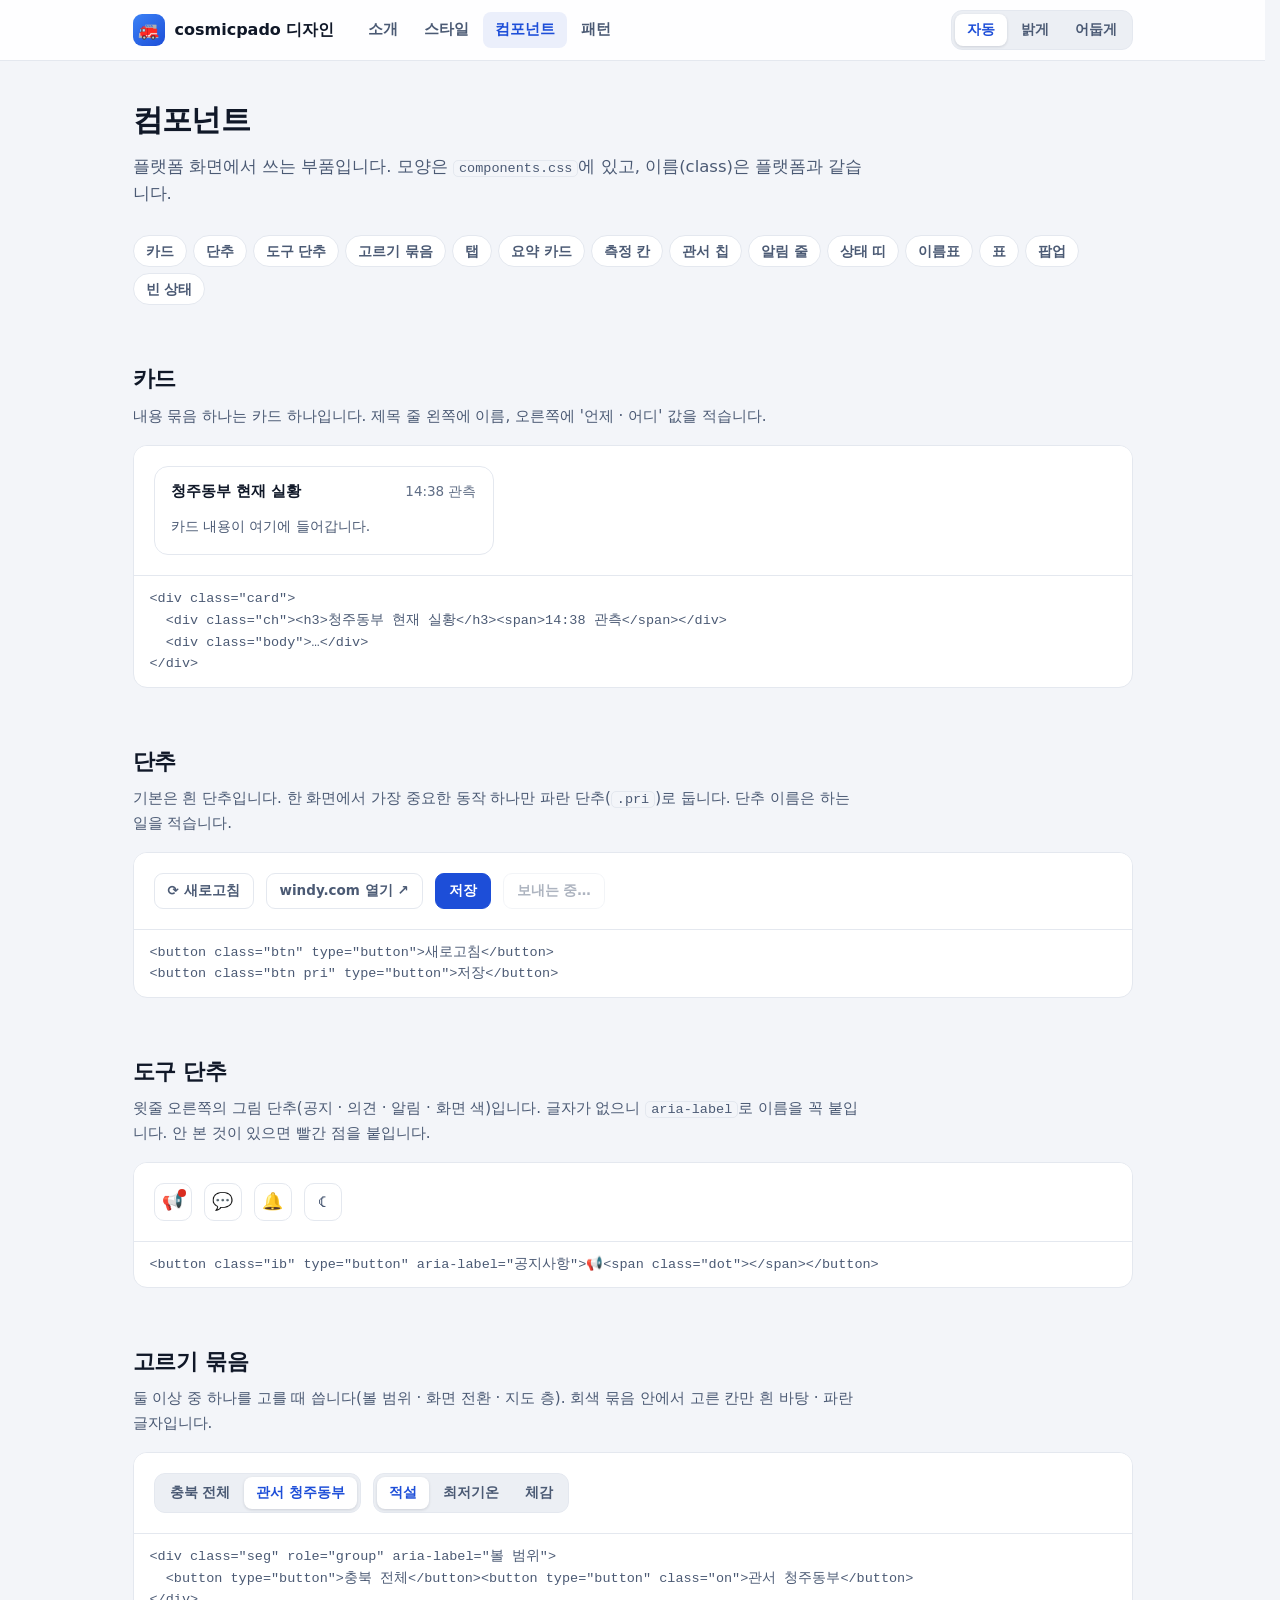
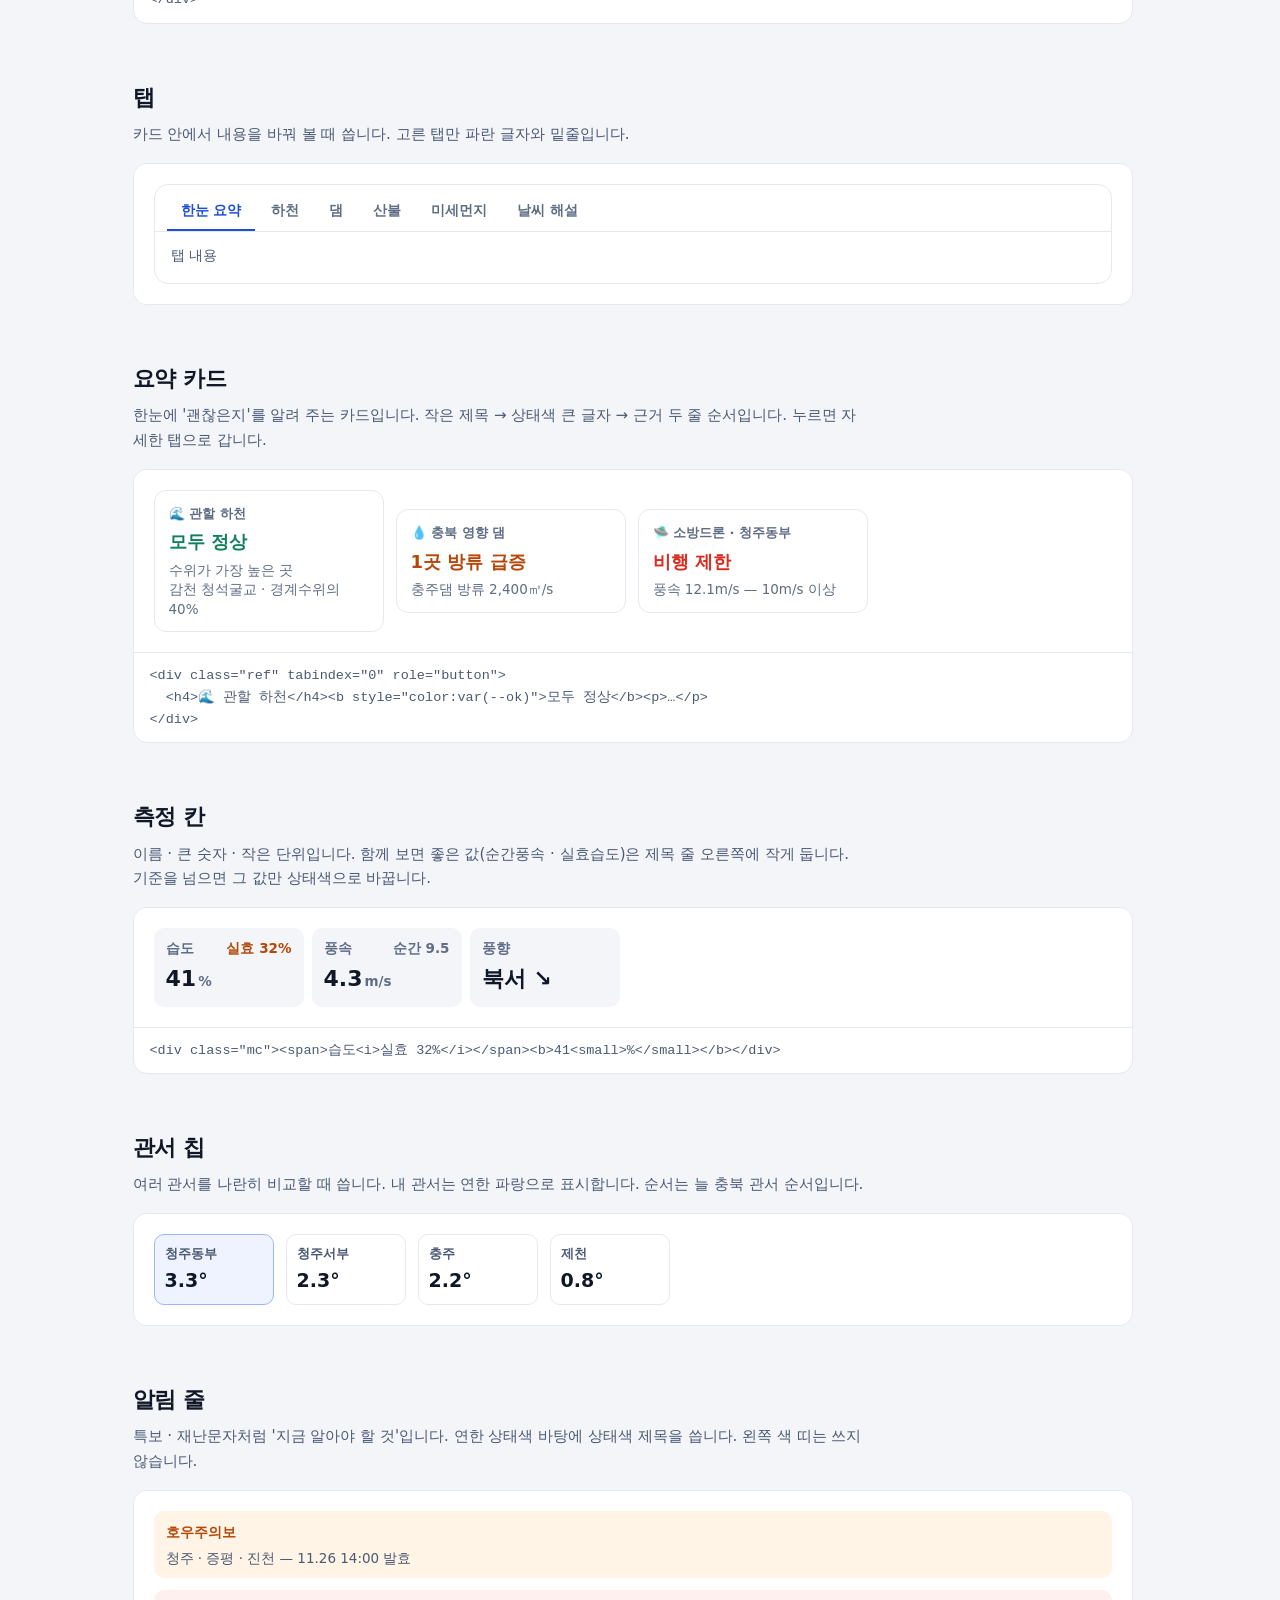
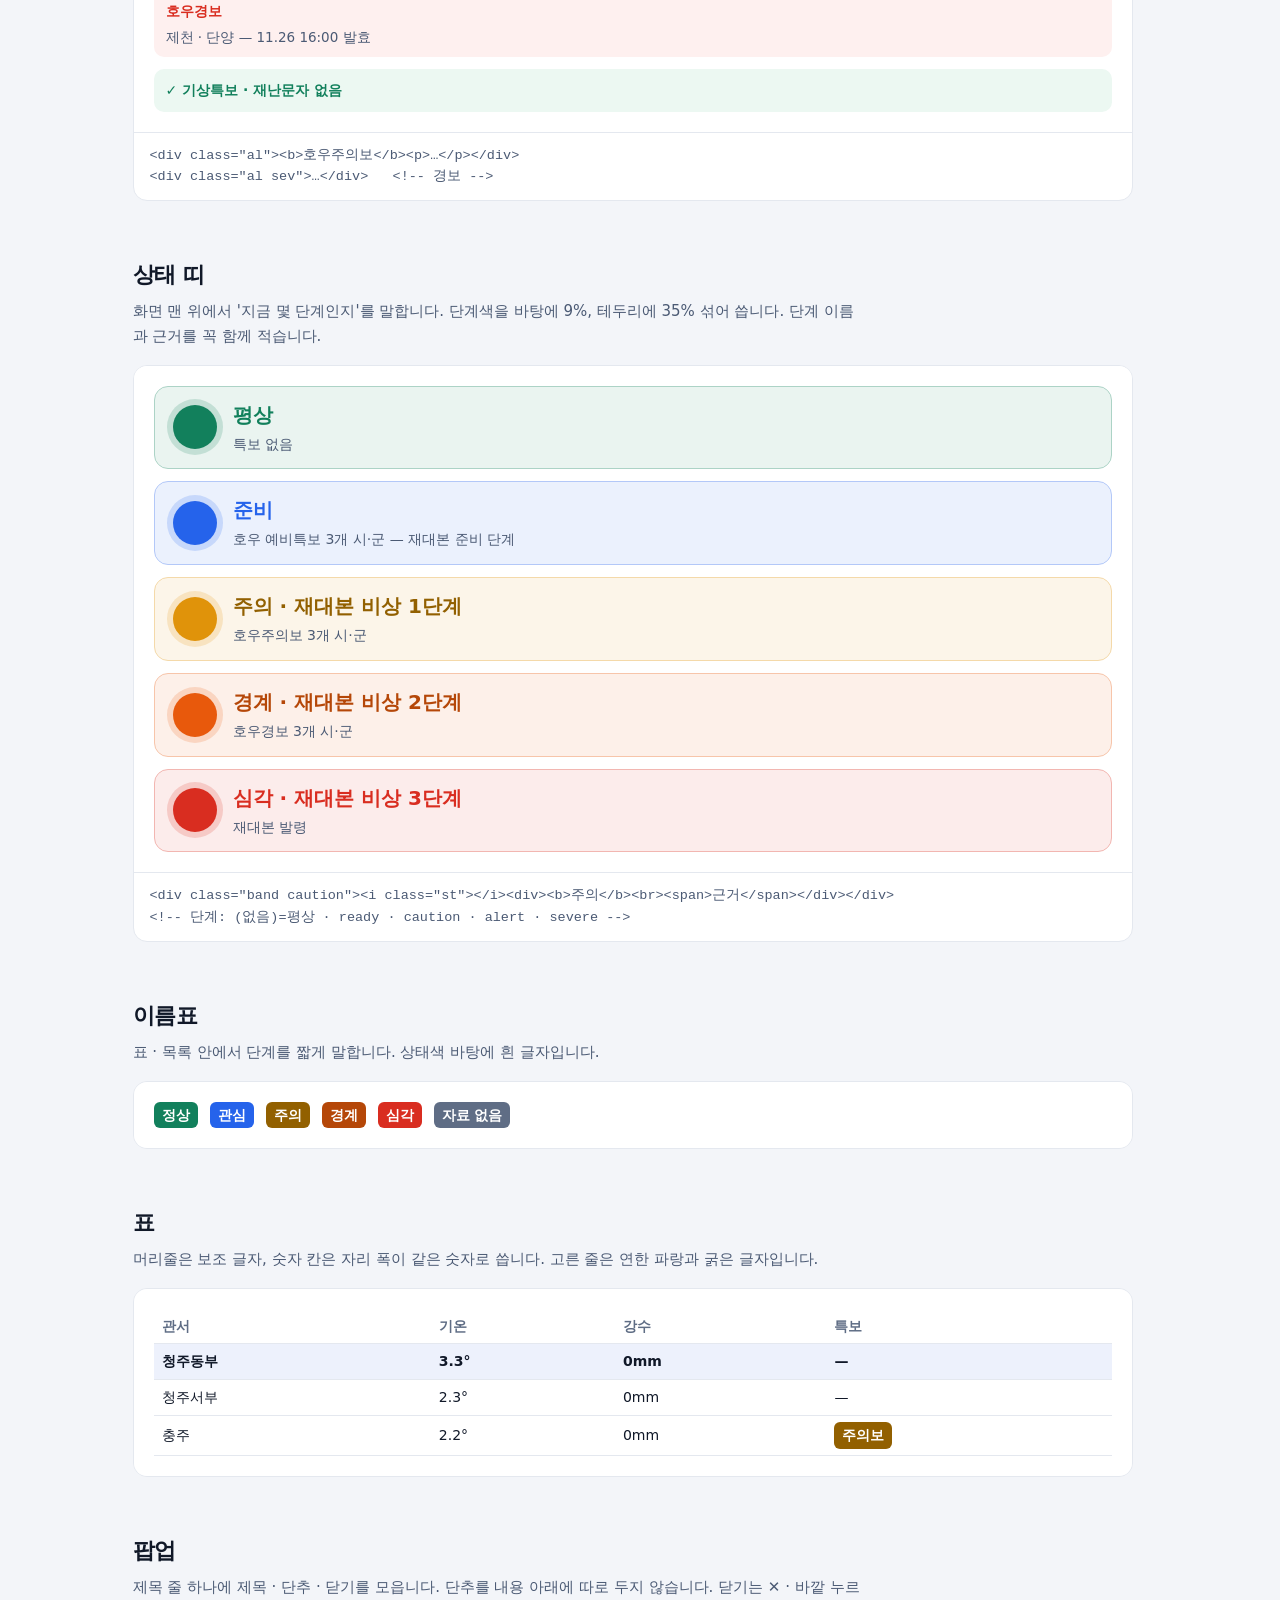
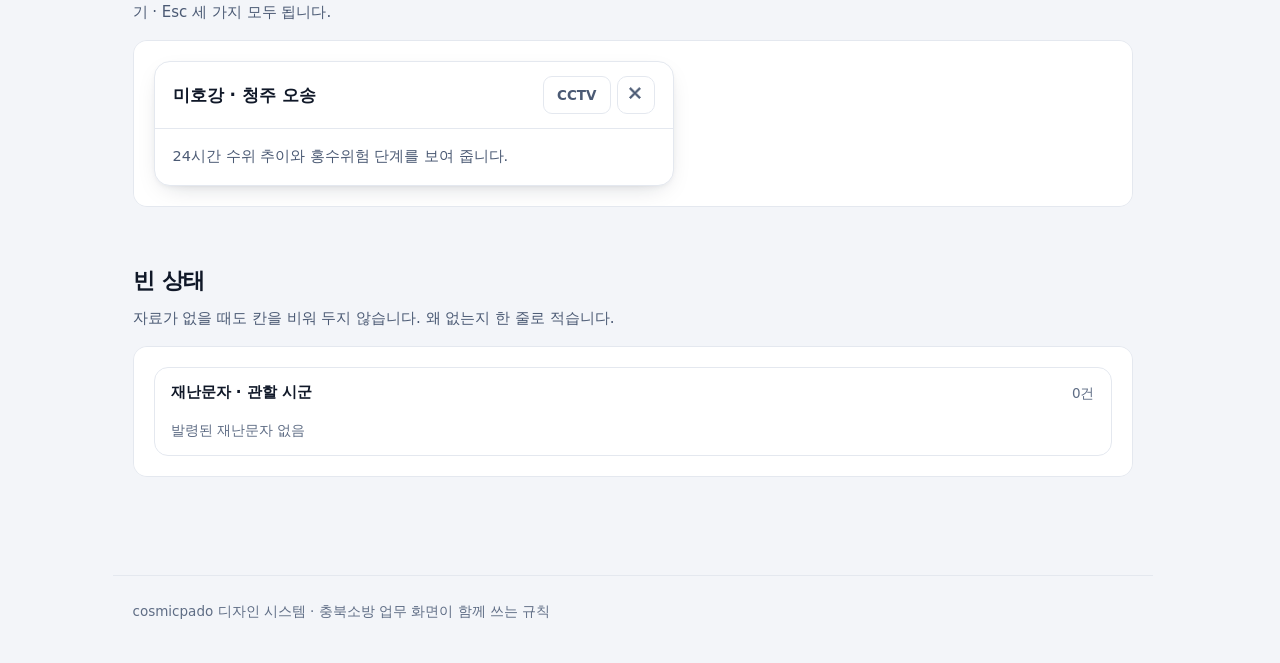
==== components.html @ 37a260e3 "cosmicpado 디자인 시스템 첫 판 충북소방 기상정보통합플랫폼에서 쓰는 색·글자·부품을 정리한 문서 사이트. - tokens.css(색 이름표: 밝은·어두운·벽 화면), co" ====
<!doctype html>
<html lang="ko">
<head>
<meta charset="utf-8">
<meta name="viewport" content="width=device-width, initial-scale=1">
<title>컴포넌트 · cosmicpado 디자인 시스템</title>
<link rel="icon" href="data:image/svg+xml,%3Csvg xmlns=%22http://www.w3.org/2000/svg%22 viewBox=%220 0 100 100%22%3E%3Ctext y=%22.9em%22 font-size=%2290%22%3E🚒%3C/text%3E%3C/svg%3E">
<link rel="stylesheet" href="fonts/pretendard.css">
<link rel="stylesheet" href="tokens.css">
<link rel="stylesheet" href="components.css">
<link rel="stylesheet" href="site.css">
<script src="site.js"></script>
</head>
<body>
<main>
  <h1>컴포넌트</h1>
  <p class="lead">플랫폼 화면에서 쓰는 부품입니다. 모양은 <code>components.css</code>에 있고, 이름(class)은 플랫폼과 같습니다.</p>
  <nav class="toc" aria-label="이 쪽 차례">
    <a href="#card">카드</a><a href="#btn">단추</a><a href="#ib">도구 단추</a><a href="#seg">고르기 묶음</a><a href="#tabs">탭</a>
    <a href="#ref">요약 카드</a><a href="#mc">측정 칸</a><a href="#chip">관서 칩</a><a href="#al">알림 줄</a><a href="#band">상태 띠</a>
    <a href="#tag">이름표</a><a href="#tbl">표</a><a href="#modal">팝업</a><a href="#empty">빈 상태</a>
  </nav>

  <h2 id="card">카드</h2>
  <p>내용 묶음 하나는 카드 하나입니다. 제목 줄 왼쪽에 이름, 오른쪽에 '언제 · 어디' 값을 적습니다.</p>
  <div class="demo"><div class="show">
    <div class="card" style="width:340px"><div class="ch"><h3>청주동부 현재 실황</h3><span>14:38 관측</span></div>
      <div class="body" style="font-size:14px;color:var(--ink2)">카드 내용이 여기에 들어갑니다.</div></div>
  </div><pre>&lt;div class="card"&gt;
  &lt;div class="ch"&gt;&lt;h3&gt;청주동부 현재 실황&lt;/h3&gt;&lt;span&gt;14:38 관측&lt;/span&gt;&lt;/div&gt;
  &lt;div class="body"&gt;…&lt;/div&gt;
&lt;/div&gt;</pre></div>

  <h2 id="btn">단추</h2>
  <p>기본은 흰 단추입니다. 한 화면에서 가장 중요한 동작 하나만 파란 단추(<code>.pri</code>)로 둡니다. 단추 이름은 하는 일을 적습니다.</p>
  <div class="demo"><div class="show">
    <button class="btn" type="button">⟳ 새로고침</button>
    <button class="btn" type="button">windy.com 열기 ↗</button>
    <button class="btn pri" type="button">저장</button>
    <button class="btn" type="button" disabled>보내는 중…</button>
  </div><pre>&lt;button class="btn" type="button"&gt;새로고침&lt;/button&gt;
&lt;button class="btn pri" type="button"&gt;저장&lt;/button&gt;</pre></div>

  <h2 id="ib">도구 단추</h2>
  <p>윗줄 오른쪽의 그림 단추(공지 · 의견 · 알림 · 화면 색)입니다. 글자가 없으니 <code>aria-label</code>로 이름을 꼭 붙입니다. 안 본 것이 있으면 빨간 점을 붙입니다.</p>
  <div class="demo"><div class="show">
    <button class="ib" type="button" aria-label="공지사항">📢<span class="dot"></span></button>
    <button class="ib" type="button" aria-label="의견 보내기">💬</button>
    <button class="ib" type="button" aria-label="알림 설정">🔔</button>
    <button class="ib" type="button" aria-label="화면 색">☾</button>
  </div><pre>&lt;button class="ib" type="button" aria-label="공지사항"&gt;📢&lt;span class="dot"&gt;&lt;/span&gt;&lt;/button&gt;</pre></div>

  <h2 id="seg">고르기 묶음</h2>
  <p>둘 이상 중 하나를 고를 때 씁니다(볼 범위 · 화면 전환 · 지도 층). 회색 묶음 안에서 고른 칸만 흰 바탕 · 파란 글자입니다.</p>
  <div class="demo"><div class="show">
    <div class="seg" data-pick role="group" aria-label="볼 범위"><button type="button">충북 전체</button><button type="button" class="on">관서 청주동부</button></div>
    <div class="seg" data-pick role="group" aria-label="보기"><button type="button" class="on">적설</button><button type="button">최저기온</button><button type="button">체감</button></div>
  </div><pre>&lt;div class="seg" role="group" aria-label="볼 범위"&gt;
  &lt;button type="button"&gt;충북 전체&lt;/button&gt;&lt;button type="button" class="on"&gt;관서 청주동부&lt;/button&gt;
&lt;/div&gt;</pre></div>

  <h2 id="tabs">탭</h2>
  <p>카드 안에서 내용을 바꿔 볼 때 씁니다. 고른 탭만 파란 글자와 밑줄입니다.</p>
  <div class="demo"><div class="show col">
    <div class="card"><div class="tabs" data-pick><button type="button" class="on">한눈 요약</button><button type="button">하천</button><button type="button">댐</button><button type="button">산불</button><button type="button">미세먼지</button><button type="button">날씨 해설</button></div>
      <div class="body" style="font-size:14px;color:var(--ink2)">탭 내용</div></div>
  </div></div>

  <h2 id="ref">요약 카드</h2>
  <p>한눈에 '괜찮은지'를 알려 주는 카드입니다. 작은 제목 → 상태색 큰 글자 → 근거 두 줄 순서입니다. 누르면 자세한 탭으로 갑니다.</p>
  <div class="demo"><div class="show">
    <div class="ref" tabindex="0" role="button" style="width:230px"><h4>🌊 관할 하천</h4><b style="color:var(--ok)">모두 정상</b><p>수위가 가장 높은 곳<br>감천 청석굴교 · 경계수위의 40%</p></div>
    <div class="ref" tabindex="0" role="button" style="width:230px"><h4>💧 충북 영향 댐</h4><b style="color:var(--warn)">1곳 방류 급증</b><p>충주댐 방류 2,400㎥/s</p></div>
    <div class="ref" tabindex="0" role="button" style="width:230px"><h4>🛸 소방드론 · 청주동부</h4><b style="color:var(--sev)">비행 제한</b><p>풍속 12.1m/s — 10m/s 이상</p></div>
  </div><pre>&lt;div class="ref" tabindex="0" role="button"&gt;
  &lt;h4&gt;🌊 관할 하천&lt;/h4&gt;&lt;b style="color:var(--ok)"&gt;모두 정상&lt;/b&gt;&lt;p&gt;…&lt;/p&gt;
&lt;/div&gt;</pre></div>

  <h2 id="mc">측정 칸</h2>
  <p>이름 · 큰 숫자 · 작은 단위입니다. 함께 보면 좋은 값(순간풍속 · 실효습도)은 제목 줄 오른쪽에 작게 둡니다. 기준을 넘으면 그 값만 상태색으로 바꿉니다.</p>
  <div class="demo"><div class="show">
    <div style="display:grid;grid-template-columns:repeat(3,150px);gap:8px">
      <div class="mc"><span>습도<i style="color:var(--warn);font-weight:800">실효 32%</i></span><b>41<small>%</small></b></div>
      <div class="mc"><span>풍속<i>순간 9.5</i></span><b>4.3<small>m/s</small></b></div>
      <div class="mc"><span>풍향</span><b>북서 ↘</b></div>
    </div>
  </div><pre>&lt;div class="mc"&gt;&lt;span&gt;습도&lt;i&gt;실효 32%&lt;/i&gt;&lt;/span&gt;&lt;b&gt;41&lt;small&gt;%&lt;/small&gt;&lt;/b&gt;&lt;/div&gt;</pre></div>

  <h2 id="chip">관서 칩</h2>
  <p>여러 관서를 나란히 비교할 때 씁니다. 내 관서는 연한 파랑으로 표시합니다. 순서는 늘 충북 관서 순서입니다.</p>
  <div class="demo"><div class="show">
    <div class="chip me" style="width:120px"><div class="n">청주동부</div><div class="v"><b>3.3°</b></div></div>
    <div class="chip" style="width:120px"><div class="n">청주서부</div><div class="v"><b>2.3°</b></div></div>
    <div class="chip" style="width:120px"><div class="n">충주</div><div class="v"><b>2.2°</b></div></div>
    <div class="chip" style="width:120px"><div class="n">제천</div><div class="v"><b>0.8°</b></div></div>
  </div></div>

  <h2 id="al">알림 줄</h2>
  <p>특보 · 재난문자처럼 '지금 알아야 할 것'입니다. 연한 상태색 바탕에 상태색 제목을 씁니다. 왼쪽 색 띠는 쓰지 않습니다.</p>
  <div class="demo"><div class="show col">
    <div class="al"><b>호우주의보</b><p>청주 · 증평 · 진천 — 11.26 14:00 발효</p></div>
    <div class="al sev"><b>호우경보</b><p>제천 · 단양 — 11.26 16:00 발효</p></div>
    <div class="al ok"><b>✓ 기상특보 · 재난문자 없음</b></div>
  </div><pre>&lt;div class="al"&gt;&lt;b&gt;호우주의보&lt;/b&gt;&lt;p&gt;…&lt;/p&gt;&lt;/div&gt;
&lt;div class="al sev"&gt;…&lt;/div&gt;   &lt;!-- 경보 --&gt;</pre></div>

  <h2 id="band">상태 띠</h2>
  <p>화면 맨 위에서 '지금 몇 단계인지'를 말합니다. 단계색을 바탕에 9%, 테두리에 35% 섞어 씁니다. 단계 이름과 근거를 꼭 함께 적습니다.</p>
  <div class="demo"><div class="show col">
    <div class="band"><i class="st" aria-hidden="true"></i><div><b>평상</b><br><span>특보 없음</span></div></div>
    <div class="band ready"><i class="st" aria-hidden="true"></i><div><b>준비</b><br><span>호우 예비특보 3개 시·군 — 재대본 준비 단계</span></div></div>
    <div class="band caution"><i class="st" aria-hidden="true"></i><div><b>주의 · 재대본 비상 1단계</b><br><span>호우주의보 3개 시·군</span></div></div>
    <div class="band alert"><i class="st" aria-hidden="true"></i><div><b>경계 · 재대본 비상 2단계</b><br><span>호우경보 3개 시·군</span></div></div>
    <div class="band severe"><i class="st" aria-hidden="true"></i><div><b>심각 · 재대본 비상 3단계</b><br><span>재대본 발령</span></div></div>
  </div><pre>&lt;div class="band caution"&gt;&lt;i class="st"&gt;&lt;/i&gt;&lt;div&gt;&lt;b&gt;주의&lt;/b&gt;&lt;br&gt;&lt;span&gt;근거&lt;/span&gt;&lt;/div&gt;&lt;/div&gt;
&lt;!-- 단계: (없음)=평상 · ready · caution · alert · severe --&gt;</pre></div>

  <h2 id="tag">이름표</h2>
  <p>표 · 목록 안에서 단계를 짧게 말합니다. 상태색 바탕에 흰 글자입니다.</p>
  <div class="demo"><div class="show">
    <span class="tag ok">정상</span><span class="tag ready">관심</span><span class="tag caution">주의</span><span class="tag alert">경계</span><span class="tag severe">심각</span><span class="tag">자료 없음</span>
  </div></div>

  <h2 id="tbl">표</h2>
  <p>머리줄은 보조 글자, 숫자 칸은 자리 폭이 같은 숫자로 씁니다. 고른 줄은 연한 파랑과 굵은 글자입니다.</p>
  <div class="demo"><div class="show col">
    <table class="tbl"><tr><th>관서</th><th>기온</th><th>강수</th><th>특보</th></tr>
      <tr class="on"><td>청주동부</td><td class="num">3.3°</td><td class="num">0mm</td><td>—</td></tr>
      <tr><td>청주서부</td><td class="num">2.3°</td><td class="num">0mm</td><td>—</td></tr>
      <tr><td>충주</td><td class="num">2.2°</td><td class="num">0mm</td><td><span class="tag caution">주의보</span></td></tr>
    </table>
  </div></div>

  <h2 id="modal">팝업</h2>
  <p>제목 줄 하나에 제목 · 단추 · 닫기를 모읍니다. 단추를 내용 아래에 따로 두지 않습니다. 닫기는 ✕ · 바깥 누르기 · Esc 세 가지 모두 됩니다.</p>
  <div class="demo"><div class="show">
    <div class="modal" style="width:min(520px,100%)"><div class="mh"><h3>미호강 · 청주 오송</h3><div class="btns"><button class="btn" type="button">CCTV</button><button class="ib" type="button" aria-label="닫기">✕</button></div></div>
      <div class="body">24시간 수위 추이와 홍수위험 단계를 보여 줍니다.</div></div>
  </div></div>

  <h2 id="empty">빈 상태</h2>
  <p>자료가 없을 때도 칸을 비워 두지 않습니다. 왜 없는지 한 줄로 적습니다.</p>
  <div class="demo"><div class="show col">
    <div class="card"><div class="ch"><h3>재난문자 · 관할 시군</h3><span>0건</span></div><div class="empty">발령된 재난문자 없음</div></div>
  </div></div>
</main>
<footer>cosmicpado 디자인 시스템 · 충북소방 업무 화면이 함께 쓰는 규칙</footer>
</body>
</html>
---- fonts/pretendard.css ----
/* Pretendard Variable — 실시간 상황판 글꼴(2026-11-23 상황실.html 안에서 꺼냄).
   글자 묶음(unicode-range)마다 파일이 나뉘어, 브라우저는 화면에 실제로 나오는 글자의 파일만 받는다.
   인터넷(CDN)이 막힌 PC 에서도 우리 서버에서 받으므로 모양이 같다. */
/*
Copyright (c) 2021 Kil Hyung-jin, with Reserved Font Name Pretendard.
https://github.com/orioncactus/pretendard

This Font Software is licensed under the SIL Open Font License, Version 1.1.
This license is copied below, and is also available with a FAQ at:
https://scripts.sil.org/OFL
*/
/* [0] */
@font-face {
	font-family: 'Pretendard Variable';
	font-style: normal;
	font-display: swap;
	font-weight: 45 920;
	src: url(pretendard/00.woff2) format('woff2') format('woff2-variations');
	unicode-range: U+f9ca-fa0b, U+ff03-ff05, U+ff07, U+ff0a-ff0b, U+ff0d-ff19, U+ff1b, U+ff1d, U+ff20-ff5b, U+ff5d, U+ffe0-ffe3, U+ffe5-ffe6;
}

/* [1] */
@font-face {
	font-family: 'Pretendard Variable';
	font-style: normal;
	font-display: swap;
	font-weight: 45 920;
	src: url(pretendard/01.woff2) format('woff2') format('woff2-variations');
	unicode-range: U+d723-d728, U+d72a-d733, U+d735-d748, U+d74a-d74f, U+d752-d753, U+d755-d757, U+d75a-d75f, U+d762-d764, U+d766-d768, U+d76a-d76b, U+d76d-d76f, U+d771-d787, U+d789-d78b, U+d78d-d78f, U+d791-d797, U+d79a, U+d79c, U+d79e-d7a3, U+f900-f909, U+f90b-f92e;
}

/* [2] */
@font-face {
	font-family: 'Pretendard Variable';
	font-style: normal;
	font-display: swap;
	font-weight: 45 920;
	src: url(pretendard/02.woff2) format('woff2') format('woff2-variations');
	unicode-range: U+d679-d68b, U+d68e-d69e, U+d6a0, U+d6a2-d6a7, U+d6a9-d6c3, U+d6c6-d6c7, U+d6c9-d6cb, U+d6cd-d6d3, U+d6d5-d6d6, U+d6d8-d6e3, U+d6e5-d6e7, U+d6e9-d6fb, U+d6fd-d717, U+d719-d71f, U+d721-d722;
}

/* [3] */
@font-face {
	font-family: 'Pretendard Variable';
	font-style: normal;
	font-display: swap;
	font-weight: 45 920;
	src: url(pretendard/03.woff2) format('woff2') format('woff2-variations');
	unicode-range: U+d5bc-d5c7, U+d5ca-d5cb, U+d5cd-d5cf, U+d5d1-d5d7, U+d5d9-d5da, U+d5dc, U+d5de-d5e3, U+d5e6-d5e7, U+d5e9-d5eb, U+d5ed-d5f6, U+d5f8, U+d5fa-d5ff, U+d602-d603, U+d605-d607, U+d609-d60f, U+d612-d613, U+d616-d61b, U+d61d-d637, U+d63a-d63b, U+d63d-d63f, U+d641-d647, U+d64a-d64c, U+d64e-d653, U+d656-d657, U+d659-d65b, U+d65d-d666, U+d668, U+d66a-d678;
}

/* [4] */
@font-face {
	font-family: 'Pretendard Variable';
	font-style: normal;
	font-display: swap;
	font-weight: 45 920;
	src: url(pretendard/04.woff2) format('woff2') format('woff2-variations');
	unicode-range: U+d507, U+d509-d50b, U+d50d-d513, U+d515-d53b, U+d53e-d53f, U+d541-d543, U+d545-d54c, U+d54e, U+d550, U+d552-d557, U+d55a-d55b, U+d55d-d55f, U+d561-d564, U+d566-d567, U+d56a, U+d56c, U+d56e-d573, U+d576-d577, U+d579-d583, U+d585-d586, U+d58a-d5a4, U+d5a6-d5bb;
}

/* [5] */
@font-face {
	font-family: 'Pretendard Variable';
	font-style: normal;
	font-display: swap;
	font-weight: 45 920;
	src: url(pretendard/05.woff2) format('woff2') format('woff2-variations');
	unicode-range: U+d464-d477, U+d47a-d47b, U+d47d-d47f, U+d481-d487, U+d489-d48a, U+d48c, U+d48e-d4e7, U+d4e9-d503, U+d505-d506;
}

/* [6] */
@font-face {
	font-family: 'Pretendard Variable';
	font-style: normal;
	font-display: swap;
	font-weight: 45 920;
	src: url(pretendard/06.woff2) format('woff2') format('woff2-variations');
	unicode-range: U+d3bf-d3c7, U+d3ca-d3cf, U+d3d1-d3eb, U+d3ee-d3ef, U+d3f1-d3f3, U+d3f5-d3fb, U+d3fd-d400, U+d402-d45b, U+d45d-d463;
}

/* [7] */
@font-face {
	font-family: 'Pretendard Variable';
	font-style: normal;
	font-display: swap;
	font-weight: 45 920;
	src: url(pretendard/07.woff2) format('woff2') format('woff2-variations');
	unicode-range: U+d2ff, U+d302-d304, U+d306-d30b, U+d30f, U+d311-d313, U+d315-d31b, U+d31e, U+d322-d324, U+d326-d327, U+d32a-d32b, U+d32d-d32f, U+d331-d337, U+d339-d33c, U+d33e-d37b, U+d37e-d37f, U+d381-d383, U+d385-d38b, U+d38e-d390, U+d392-d397, U+d39a-d39b, U+d39d-d39f, U+d3a1-d3a7, U+d3a9-d3aa, U+d3ac, U+d3ae-d3b3, U+d3b5-d3b7, U+d3b9-d3bb, U+d3bd-d3be;
}

/* [8] */
@font-face {
	font-family: 'Pretendard Variable';
	font-style: normal;
	font-display: swap;
	font-weight: 45 920;
	src: url(pretendard/08.woff2) format('woff2') format('woff2-variations');
	unicode-range: U+d257-d27f, U+d281-d29b, U+d29d-d29f, U+d2a1-d2ab, U+d2ad-d2b7, U+d2ba-d2bb, U+d2bd-d2bf, U+d2c1-d2c7, U+d2c9-d2ef, U+d2f2-d2f3, U+d2f5-d2f7, U+d2f9-d2fe;
}

/* [9] */
@font-face {
	font-family: 'Pretendard Variable';
	font-style: normal;
	font-display: swap;
	font-weight: 45 920;
	src: url(pretendard/09.woff2) format('woff2') format('woff2-variations');
	unicode-range: U+d1b4, U+d1b6-d1f3, U+d1f5-d22b, U+d22e-d22f, U+d231-d233, U+d235-d23b, U+d23d-d240, U+d242-d256;
}

/* [10] */
@font-face {
	font-family: 'Pretendard Variable';
	font-style: normal;
	font-display: swap;
	font-weight: 45 920;
	src: url(pretendard/10.woff2) format('woff2') format('woff2-variations');
	unicode-range: U+d105-d12f, U+d132-d133, U+d135-d137, U+d139-d13f, U+d141-d142, U+d144, U+d146-d14b, U+d14e-d14f, U+d151-d153, U+d155-d15b, U+d15e-d187, U+d189-d19f, U+d1a2-d1a3, U+d1a5-d1a7, U+d1a9-d1af, U+d1b2-d1b3;
}

/* [11] */
@font-face {
	font-family: 'Pretendard Variable';
	font-style: normal;
	font-display: swap;
	font-weight: 45 920;
	src: url(pretendard/11.woff2) format('woff2') format('woff2-variations');
	unicode-range: U+d04b-d04f, U+d051-d057, U+d059-d06b, U+d06d-d06f, U+d071-d073, U+d075-d07b, U+d07e-d0a3, U+d0a6-d0a7, U+d0a9-d0ab, U+d0ad-d0b3, U+d0b6, U+d0b8, U+d0ba-d0bf, U+d0c2-d0c3, U+d0c5-d0c7, U+d0c9-d0cf, U+d0d2, U+d0d6-d0db, U+d0de-d0df, U+d0e1-d0e3, U+d0e5-d0eb, U+d0ee-d0f0, U+d0f2-d104;
}

/* [12] */
@font-face {
	font-family: 'Pretendard Variable';
	font-style: normal;
	font-display: swap;
	font-weight: 45 920;
	src: url(pretendard/12.woff2) format('woff2') format('woff2-variations');
	unicode-range: U+cfa2-cfc3, U+cfc5-cfdf, U+cfe2-cfe3, U+cfe5-cfe7, U+cfe9-cff4, U+cff6-cffb, U+cffd-cfff, U+d001-d003, U+d005-d017, U+d019-d033, U+d036-d037, U+d039-d03b, U+d03d-d04a;
}

/* [13] */
@font-face {
	font-family: 'Pretendard Variable';
	font-style: normal;
	font-display: swap;
	font-weight: 45 920;
	src: url(pretendard/13.woff2) format('woff2') format('woff2-variations');
	unicode-range: U+cef0-cef3, U+cef6, U+cef9-ceff, U+cf01-cf03, U+cf05-cf07, U+cf09-cf0f, U+cf11-cf12, U+cf14-cf1b, U+cf1d-cf1f, U+cf21-cf2f, U+cf31-cf53, U+cf56-cf57, U+cf59-cf5b, U+cf5d-cf63, U+cf66, U+cf68, U+cf6a-cf6f, U+cf71-cf84, U+cf86-cf8b, U+cf8d-cfa1;
}

/* [14] */
@font-face {
	font-family: 'Pretendard Variable';
	font-style: normal;
	font-display: swap;
	font-weight: 45 920;
	src: url(pretendard/14.woff2) format('woff2') format('woff2-variations');
	unicode-range: U+ce3c-ce57, U+ce5a-ce5b, U+ce5d-ce5f, U+ce61-ce67, U+ce6a, U+ce6c, U+ce6e-ce73, U+ce76-ce77, U+ce79-ce7b, U+ce7d-ce83, U+ce85-ce88, U+ce8a-ce8f, U+ce91-ce93, U+ce95-ce97, U+ce99-ce9f, U+cea2, U+cea4-ceab, U+cead-cee3, U+cee6-cee7, U+cee9-ceeb, U+ceed-ceef;
}

/* [15] */
@font-face {
	font-family: 'Pretendard Variable';
	font-style: normal;
	font-display: swap;
	font-weight: 45 920;
	src: url(pretendard/15.woff2) format('woff2') format('woff2-variations');
	unicode-range: U+cd92-cd93, U+cd96-cd97, U+cd99-cd9b, U+cd9d-cda3, U+cda6-cda8, U+cdaa-cdaf, U+cdb1-cdc3, U+cdc5-cdcb, U+cdcd-cde7, U+cde9-ce03, U+ce05-ce1f, U+ce22-ce34, U+ce36-ce3b;
}

/* [16] */
@font-face {
	font-family: 'Pretendard Variable';
	font-style: normal;
	font-display: swap;
	font-weight: 45 920;
	src: url(pretendard/16.woff2) format('woff2') format('woff2-variations');
	unicode-range: U+ccef-cd07, U+cd0a-cd0b, U+cd0d-cd1a, U+cd1c, U+cd1e-cd2b, U+cd2d-cd5b, U+cd5d-cd77, U+cd79-cd91;
}

/* [17] */
@font-face {
	font-family: 'Pretendard Variable';
	font-style: normal;
	font-display: swap;
	font-weight: 45 920;
	src: url(pretendard/17.woff2) format('woff2') format('woff2-variations');
	unicode-range: U+cc3f-cc43, U+cc46-cc47, U+cc49-cc4b, U+cc4d-cc53, U+cc55-cc58, U+cc5a-cc5f, U+cc61-cc97, U+cc9a-cc9b, U+cc9d-cc9f, U+cca1-cca7, U+ccaa, U+ccac, U+ccae-ccb3, U+ccb6-ccb7, U+ccb9-ccbb, U+ccbd-cccf, U+ccd1-cce3, U+cce5-ccee;
}

/* [18] */
@font-face {
	font-family: 'Pretendard Variable';
	font-style: normal;
	font-display: swap;
	font-weight: 45 920;
	src: url(pretendard/18.woff2) format('woff2') format('woff2-variations');
	unicode-range: U+cb91-cbd3, U+cbd5-cbe3, U+cbe5-cc0b, U+cc0e-cc0f, U+cc11-cc13, U+cc15-cc1b, U+cc1d-cc20, U+cc23-cc27, U+cc2a-cc2b, U+cc2d, U+cc2f, U+cc31-cc37, U+cc3a, U+cc3c;
}

/* [19] */
@font-face {
	font-family: 'Pretendard Variable';
	font-style: normal;
	font-display: swap;
	font-weight: 45 920;
	src: url(pretendard/19.woff2) format('woff2') format('woff2-variations');
	unicode-range: U+caf4-cb47, U+cb4a-cb90;
}

/* [20] */
@font-face {
	font-family: 'Pretendard Variable';
	font-style: normal;
	font-display: swap;
	font-weight: 45 920;
	src: url(pretendard/20.woff2) format('woff2') format('woff2-variations');
	unicode-range: U+ca4a-ca4b, U+ca4e-ca4f, U+ca51-ca53, U+ca55-ca5b, U+ca5d-ca60, U+ca62-ca83, U+ca85-cabb, U+cabe-cabf, U+cac1-cac3, U+cac5-cacb, U+cacd-cad0, U+cad2, U+cad4-cad8, U+cada-caf3;
}

/* [21] */
@font-face {
	font-family: 'Pretendard Variable';
	font-style: normal;
	font-display: swap;
	font-weight: 45 920;
	src: url(pretendard/21.woff2) format('woff2') format('woff2-variations');
	unicode-range: U+c996-c997, U+c99a-c99c, U+c99e-c9bf, U+c9c2-c9c3, U+c9c5-c9c7, U+c9c9-c9cf, U+c9d2, U+c9d4, U+c9d7-c9d8, U+c9db, U+c9de-c9df, U+c9e1-c9e3, U+c9e5-c9e6, U+c9e8-c9eb, U+c9ee-c9f0, U+c9f2-c9f7, U+c9f9-ca0b, U+ca0d-ca28, U+ca2a-ca49;
}

/* [22] */
@font-face {
	font-family: 'Pretendard Variable';
	font-style: normal;
	font-display: swap;
	font-weight: 45 920;
	src: url(pretendard/22.woff2) format('woff2') format('woff2-variations');
	unicode-range: U+c8e9-c8f4, U+c8f6-c8fb, U+c8fe-c8ff, U+c901-c903, U+c905-c90b, U+c90e-c910, U+c912-c917, U+c919-c92b, U+c92d-c94f, U+c951-c953, U+c955-c96b, U+c96d-c973, U+c975-c987, U+c98a-c98b, U+c98d-c98f, U+c991-c995;
}

/* [23] */
@font-face {
	font-family: 'Pretendard Variable';
	font-style: normal;
	font-display: swap;
	font-weight: 45 920;
	src: url(pretendard/23.woff2) format('woff2') format('woff2-variations');
	unicode-range: U+c841-c84b, U+c84d-c86f, U+c872-c873, U+c875-c877, U+c879-c87f, U+c882-c884, U+c887-c88a, U+c88d-c8c3, U+c8c5-c8df, U+c8e1-c8e8;
}

/* [24] */
@font-face {
	font-family: 'Pretendard Variable';
	font-style: normal;
	font-display: swap;
	font-weight: 45 920;
	src: url(pretendard/24.woff2) format('woff2') format('woff2-variations');
	unicode-range: U+c779-c77b, U+c77e-c782, U+c786, U+c78b, U+c78d, U+c78f, U+c792-c793, U+c795, U+c797, U+c799-c79f, U+c7a2, U+c7a7-c7ab, U+c7ae-c7bb, U+c7bd-c7c0, U+c7c2-c7c7, U+c7c9-c7dc, U+c7de-c7ff, U+c802-c803, U+c805-c807, U+c809, U+c80b-c80f, U+c812, U+c814, U+c817-c81b, U+c81e-c81f, U+c821-c823, U+c825-c82e, U+c830-c837, U+c839-c83b, U+c83d-c840;
}

/* [25] */
@font-face {
	font-family: 'Pretendard Variable';
	font-style: normal;
	font-display: swap;
	font-weight: 45 920;
	src: url(pretendard/25.woff2) format('woff2') format('woff2-variations');
	unicode-range: U+c6bb-c6bf, U+c6c2, U+c6c4, U+c6c6-c6cb, U+c6ce-c6cf, U+c6d1-c6d3, U+c6d5-c6db, U+c6dd-c6df, U+c6e1-c6e7, U+c6e9-c6eb, U+c6ed-c6ef, U+c6f1-c6f8, U+c6fa-c703, U+c705-c707, U+c709-c70b, U+c70d-c716, U+c718, U+c71a-c71f, U+c722-c723, U+c725-c727, U+c729-c734, U+c736-c73b, U+c73e-c73f, U+c741-c743, U+c745-c74b, U+c74e-c750, U+c752-c757, U+c759-c773, U+c776-c777;
}

/* [26] */
@font-face {
	font-family: 'Pretendard Variable';
	font-style: normal;
	font-display: swap;
	font-weight: 45 920;
	src: url(pretendard/26.woff2) format('woff2') format('woff2-variations');
	unicode-range: U+c5f5-c5fb, U+c5fe, U+c602-c605, U+c607, U+c609-c60f, U+c611-c61a, U+c61c-c623, U+c626-c627, U+c629-c62b, U+c62d, U+c62f-c632, U+c636, U+c638, U+c63a-c63f, U+c642-c643, U+c645-c647, U+c649-c652, U+c656-c65b, U+c65d-c65f, U+c661-c663, U+c665-c677, U+c679-c67b, U+c67d-c693, U+c696-c697, U+c699-c69b, U+c69d-c6a3, U+c6a6, U+c6a8, U+c6aa-c6af, U+c6b2-c6b3, U+c6b5-c6b7, U+c6b9-c6ba;
}

/* [27] */
@font-face {
	font-family: 'Pretendard Variable';
	font-style: normal;
	font-display: swap;
	font-weight: 45 920;
	src: url(pretendard/27.woff2) format('woff2') format('woff2-variations');
	unicode-range: U+c517-c527, U+c52a-c52b, U+c52d-c52f, U+c531-c538, U+c53a, U+c53c, U+c53e-c543, U+c546-c547, U+c54b, U+c54d-c552, U+c556, U+c55a-c55b, U+c55d, U+c55f, U+c562-c563, U+c565-c567, U+c569-c56f, U+c572, U+c574, U+c576-c57b, U+c57e-c57f, U+c581-c583, U+c585-c586, U+c588-c58b, U+c58e, U+c590, U+c592-c596, U+c599-c5b3, U+c5b6-c5b7, U+c5ba, U+c5be-c5c3, U+c5ca-c5cb, U+c5cd, U+c5cf, U+c5d2-c5d3, U+c5d5-c5d7, U+c5d9-c5df, U+c5e1-c5e2, U+c5e4, U+c5e6-c5eb, U+c5ef, U+c5f1-c5f3;
}

/* [28] */
@font-face {
	font-family: 'Pretendard Variable';
	font-style: normal;
	font-display: swap;
	font-weight: 45 920;
	src: url(pretendard/28.woff2) format('woff2') format('woff2-variations');
	unicode-range: U+c475-c4ef, U+c4f2-c4f3, U+c4f5-c4f7, U+c4f9-c4ff, U+c502-c50b, U+c50d-c516;
}

/* [29] */
@font-face {
	font-family: 'Pretendard Variable';
	font-style: normal;
	font-display: swap;
	font-weight: 45 920;
	src: url(pretendard/29.woff2) format('woff2') format('woff2-variations');
	unicode-range: U+c3d0-c3d7, U+c3da-c3db, U+c3dd-c3de, U+c3e1-c3ec, U+c3ee-c3f3, U+c3f5-c42b, U+c42d-c463, U+c466-c474;
}

/* [30] */
@font-face {
	font-family: 'Pretendard Variable';
	font-style: normal;
	font-display: swap;
	font-weight: 45 920;
	src: url(pretendard/30.woff2) format('woff2') format('woff2-variations');
	unicode-range: U+c32b-c367, U+c36a-c36b, U+c36d-c36f, U+c371-c377, U+c37a-c37b, U+c37e-c383, U+c385-c387, U+c389-c3cf;
}

/* [31] */
@font-face {
	font-family: 'Pretendard Variable';
	font-style: normal;
	font-display: swap;
	font-weight: 45 920;
	src: url(pretendard/31.woff2) format('woff2') format('woff2-variations');
	unicode-range: U+c26a-c26b, U+c26d-c26f, U+c271-c273, U+c275-c27b, U+c27e-c287, U+c289-c28f, U+c291-c297, U+c299-c29a, U+c29c-c2a3, U+c2a5-c2a7, U+c2a9-c2ab, U+c2ad-c2b3, U+c2b6, U+c2b8, U+c2ba-c2bb, U+c2bd-c2db, U+c2de-c2df, U+c2e1-c2e2, U+c2e5-c2ea, U+c2ee, U+c2f0, U+c2f2-c2f5, U+c2f7, U+c2fa-c2fb, U+c2fd-c2ff, U+c301-c307, U+c309-c30c, U+c30e-c312, U+c315-c323, U+c325-c328, U+c32a;
}

/* [32] */
@font-face {
	font-family: 'Pretendard Variable';
	font-style: normal;
	font-display: swap;
	font-weight: 45 920;
	src: url(pretendard/32.woff2) format('woff2') format('woff2-variations');
	unicode-range: U+c1bc-c1c3, U+c1c5-c1df, U+c1e1-c1fb, U+c1fd-c203, U+c205-c20c, U+c20e, U+c210-c217, U+c21a-c21b, U+c21d-c21e, U+c221-c227, U+c229-c22a, U+c22c, U+c22e, U+c230, U+c233-c24f, U+c251-c257, U+c259-c269;
}

/* [33] */
@font-face {
	font-family: 'Pretendard Variable';
	font-style: normal;
	font-display: swap;
	font-weight: 45 920;
	src: url(pretendard/33.woff2) format('woff2') format('woff2-variations');
	unicode-range: U+c101-c11b, U+c11f, U+c121-c123, U+c125-c12b, U+c12e, U+c132-c137, U+c13a-c13b, U+c13d-c13f, U+c141-c147, U+c14a, U+c14c-c153, U+c155-c157, U+c159-c15b, U+c15d-c166, U+c169-c16f, U+c171-c177, U+c179-c18b, U+c18e-c18f, U+c191-c193, U+c195-c19b, U+c19d-c19e, U+c1a0, U+c1a2-c1a4, U+c1a6-c1bb;
}

/* [34] */
@font-face {
	font-family: 'Pretendard Variable';
	font-style: normal;
	font-display: swap;
	font-weight: 45 920;
	src: url(pretendard/34.woff2) format('woff2') format('woff2-variations');
	unicode-range: U+c049-c057, U+c059-c05b, U+c05d-c05f, U+c061-c067, U+c069-c08f, U+c091-c0ab, U+c0ae-c0af, U+c0b1-c0b3, U+c0b5, U+c0b7-c0bb, U+c0be, U+c0c2-c0c7, U+c0ca-c0cb, U+c0cd-c0cf, U+c0d1-c0d7, U+c0d9-c0da, U+c0dc, U+c0de-c0e3, U+c0e5-c0eb, U+c0ed-c0f3, U+c0f6, U+c0f8, U+c0fa-c0ff;
}

/* [35] */
@font-face {
	font-family: 'Pretendard Variable';
	font-style: normal;
	font-display: swap;
	font-weight: 45 920;
	src: url(pretendard/35.woff2) format('woff2') format('woff2-variations');
	unicode-range: U+bfa7-bfaf, U+bfb1-bfc4, U+bfc6-bfcb, U+bfce-bfcf, U+bfd1-bfd3, U+bfd5-bfdb, U+bfdd-c048;
}

/* [36] */
@font-face {
	font-family: 'Pretendard Variable';
	font-style: normal;
	font-display: swap;
	font-weight: 45 920;
	src: url(pretendard/36.woff2) format('woff2') format('woff2-variations');
	unicode-range: U+bf07, U+bf09-bf3f, U+bf41-bf4f, U+bf52-bf54, U+bf56-bfa6;
}

/* [37] */
@font-face {
	font-family: 'Pretendard Variable';
	font-style: normal;
	font-display: swap;
	font-weight: 45 920;
	src: url(pretendard/37.woff2) format('woff2') format('woff2-variations');
	unicode-range: U+be56, U+be58, U+be5c-be5f, U+be62-be63, U+be65-be67, U+be69-be74, U+be76-be7b, U+be7e-be7f, U+be81-be8e, U+be90, U+be92-bea7, U+bea9-becf, U+bed2-bed3, U+bed5-bed6, U+bed9-bee3, U+bee6-bf06;
}

/* [38] */
@font-face {
	font-family: 'Pretendard Variable';
	font-style: normal;
	font-display: swap;
	font-weight: 45 920;
	src: url(pretendard/38.woff2) format('woff2') format('woff2-variations');
	unicode-range: U+bdb0-bdd3, U+bdd5-bdef, U+bdf1-be0b, U+be0d-be0f, U+be11-be13, U+be15-be43, U+be46-be47, U+be49-be4b, U+be4d-be53;
}

/* [39] */
@font-face {
	font-family: 'Pretendard Variable';
	font-style: normal;
	font-display: swap;
	font-weight: 45 920;
	src: url(pretendard/39.woff2) format('woff2') format('woff2-variations');
	unicode-range: U+bd03, U+bd06, U+bd08, U+bd0a-bd0f, U+bd11-bd22, U+bd25-bd47, U+bd49-bd58, U+bd5a-bd7f, U+bd82-bd83, U+bd85-bd87, U+bd8a-bd8f, U+bd91-bd92, U+bd94, U+bd96-bd98, U+bd9a-bdaf;
}

/* [40] */
@font-face {
	font-family: 'Pretendard Variable';
	font-style: normal;
	font-display: swap;
	font-weight: 45 920;
	src: url(pretendard/40.woff2) format('woff2') format('woff2-variations');
	unicode-range: U+bc4e-bc83, U+bc86-bc87, U+bc89-bc8b, U+bc8d-bc93, U+bc96, U+bc98, U+bc9b-bc9f, U+bca2-bca3, U+bca5-bca7, U+bca9-bcb2, U+bcb4-bcbb, U+bcbe-bcbf, U+bcc1-bcc3, U+bcc5-bccc, U+bcce-bcd0, U+bcd2-bcd4, U+bcd6-bcf3, U+bcf7, U+bcf9-bcfb, U+bcfd-bd02;
}

/* [41] */
@font-face {
	font-family: 'Pretendard Variable';
	font-style: normal;
	font-display: swap;
	font-weight: 45 920;
	src: url(pretendard/41.woff2) format('woff2') format('woff2-variations');
	unicode-range: U+bb90-bba3, U+bba5-bbab, U+bbad-bbbf, U+bbc1-bbf7, U+bbfa-bbfb, U+bbfd-bbfe, U+bc01-bc07, U+bc09-bc0a, U+bc0e, U+bc10, U+bc12-bc13, U+bc17, U+bc19-bc1a, U+bc1e, U+bc20-bc23, U+bc26, U+bc28, U+bc2a-bc2c, U+bc2e-bc2f, U+bc32-bc33, U+bc35-bc37, U+bc39-bc3f, U+bc41-bc42, U+bc44, U+bc46-bc48, U+bc4a-bc4d;
}

/* [42] */
@font-face {
	font-family: 'Pretendard Variable';
	font-style: normal;
	font-display: swap;
	font-weight: 45 920;
	src: url(pretendard/42.woff2) format('woff2') format('woff2-variations');
	unicode-range: U+bae6-bafb, U+bafd-bb17, U+bb19-bb33, U+bb37, U+bb39-bb3a, U+bb3d-bb43, U+bb45-bb46, U+bb48, U+bb4a-bb4f, U+bb51-bb53, U+bb55-bb57, U+bb59-bb62, U+bb64-bb8f;
}

/* [43] */
@font-face {
	font-family: 'Pretendard Variable';
	font-style: normal;
	font-display: swap;
	font-weight: 45 920;
	src: url(pretendard/43.woff2) format('woff2') format('woff2-variations');
	unicode-range: U+ba30-ba37, U+ba3a-ba3b, U+ba3d-ba3f, U+ba41-ba47, U+ba49-ba4a, U+ba4c, U+ba4e-ba53, U+ba56-ba57, U+ba59-ba5b, U+ba5d-ba63, U+ba65-ba66, U+ba68-ba6f, U+ba71-ba73, U+ba75-ba77, U+ba79-ba84, U+ba86, U+ba88-baa7, U+baaa, U+baad-baaf, U+bab1-bab7, U+baba, U+babc, U+babe-bae5;
}

/* [44] */
@font-face {
	font-family: 'Pretendard Variable';
	font-style: normal;
	font-display: swap;
	font-weight: 45 920;
	src: url(pretendard/44.woff2) format('woff2') format('woff2-variations');
	unicode-range: U+b96e-b973, U+b976-b977, U+b979-b97b, U+b97d-b983, U+b986, U+b988, U+b98a-b98d, U+b98f-b9ab, U+b9ae-b9af, U+b9b1-b9b3, U+b9b5-b9bb, U+b9be, U+b9c0, U+b9c2-b9c7, U+b9ca-b9cb, U+b9cd, U+b9d2-b9d7, U+b9da, U+b9dc, U+b9df-b9e0, U+b9e2, U+b9e6-b9e7, U+b9e9-b9f3, U+b9f6, U+b9f8, U+b9fb-ba2f;
}

/* [45] */
@font-face {
	font-family: 'Pretendard Variable';
	font-style: normal;
	font-display: swap;
	font-weight: 45 920;
	src: url(pretendard/45.woff2) format('woff2') format('woff2-variations');
	unicode-range: U+b8bf-b8cb, U+b8cd-b8e0, U+b8e2-b8e7, U+b8ea-b8eb, U+b8ed-b8ef, U+b8f1-b8f7, U+b8fa, U+b8fc, U+b8fe-b903, U+b905-b917, U+b919-b91f, U+b921-b93b, U+b93d-b957, U+b95a-b95b, U+b95d-b95f, U+b961-b967, U+b969-b96c;
}

/* [46] */
@font-face {
	font-family: 'Pretendard Variable';
	font-style: normal;
	font-display: swap;
	font-weight: 45 920;
	src: url(pretendard/46.woff2) format('woff2') format('woff2-variations');
	unicode-range: U+b80d-b80f, U+b811-b817, U+b81a, U+b81c-b823, U+b826-b827, U+b829-b82b, U+b82d-b833, U+b836, U+b83a-b83f, U+b841-b85b, U+b85e-b85f, U+b861-b863, U+b865-b86b, U+b86e, U+b870, U+b872-b8af, U+b8b1-b8be;
}

/* [47] */
@font-face {
	font-family: 'Pretendard Variable';
	font-style: normal;
	font-display: swap;
	font-weight: 45 920;
	src: url(pretendard/47.woff2) format('woff2') format('woff2-variations');
	unicode-range: U+b74d-b75f, U+b761-b763, U+b765-b774, U+b776-b77b, U+b77e-b77f, U+b781-b783, U+b785-b78b, U+b78e, U+b792-b796, U+b79a-b79b, U+b79d-b7a7, U+b7aa, U+b7ae-b7b3, U+b7b6-b7c8, U+b7ca-b7eb, U+b7ee-b7ef, U+b7f1-b7f3, U+b7f5-b7fb, U+b7fe, U+b802-b806, U+b80a-b80b;
}

/* [48] */
@font-face {
	font-family: 'Pretendard Variable';
	font-style: normal;
	font-display: swap;
	font-weight: 45 920;
	src: url(pretendard/48.woff2) format('woff2') format('woff2-variations');
	unicode-range: U+b6a7-b6aa, U+b6ac-b6b0, U+b6b2-b6ef, U+b6f1-b727, U+b72a-b72b, U+b72d-b72e, U+b731-b737, U+b739-b73a, U+b73c-b743, U+b745-b74c;
}

/* [49] */
@font-face {
	font-family: 'Pretendard Variable';
	font-style: normal;
	font-display: swap;
	font-weight: 45 920;
	src: url(pretendard/49.woff2) format('woff2') format('woff2-variations');
	unicode-range: U+b605-b60f, U+b612-b617, U+b619-b624, U+b626-b69b, U+b69e-b6a3, U+b6a5-b6a6;
}

/* [50] */
@font-face {
	font-family: 'Pretendard Variable';
	font-style: normal;
	font-display: swap;
	font-weight: 45 920;
	src: url(pretendard/50.woff2) format('woff2') format('woff2-variations');
	unicode-range: U+b55f, U+b562-b583, U+b585-b59f, U+b5a2-b5a3, U+b5a5-b5a7, U+b5a9-b5b2, U+b5b5-b5ba, U+b5bd-b604;
}

/* [51] */
@font-face {
	font-family: 'Pretendard Variable';
	font-style: normal;
	font-display: swap;
	font-weight: 45 920;
	src: url(pretendard/51.woff2) format('woff2') format('woff2-variations');
	unicode-range: U+b4a5-b4b6, U+b4b8-b4bf, U+b4c1-b4c7, U+b4c9-b4db, U+b4de-b4df, U+b4e1-b4e2, U+b4e5-b4eb, U+b4ee, U+b4f0, U+b4f2-b513, U+b516-b517, U+b519-b51a, U+b51d-b523, U+b526, U+b528, U+b52b-b52f, U+b532-b533, U+b535-b537, U+b539-b53f, U+b541-b544, U+b546-b54b, U+b54d-b54f, U+b551-b55b, U+b55d-b55e;
}

/* [52] */
@font-face {
	font-family: 'Pretendard Variable';
	font-style: normal;
	font-display: swap;
	font-weight: 45 920;
	src: url(pretendard/52.woff2) format('woff2') format('woff2-variations');
	unicode-range: U+b3f8-b3fb, U+b3fd-b40f, U+b411-b417, U+b419-b41b, U+b41d-b41f, U+b421-b427, U+b42a-b42b, U+b42d-b44f, U+b452-b453, U+b455-b457, U+b459-b45f, U+b462-b464, U+b466-b46b, U+b46d-b47f, U+b481-b4a3;
}

/* [53] */
@font-face {
	font-family: 'Pretendard Variable';
	font-style: normal;
	font-display: swap;
	font-weight: 45 920;
	src: url(pretendard/53.woff2) format('woff2') format('woff2-variations');
	unicode-range: U+b342-b353, U+b356-b357, U+b359-b35b, U+b35d-b35e, U+b360-b363, U+b366, U+b368, U+b36a-b36d, U+b36f, U+b372-b373, U+b375-b377, U+b379-b37f, U+b381-b382, U+b384, U+b386-b38b, U+b38d-b3c3, U+b3c6-b3c7, U+b3c9-b3ca, U+b3cd-b3d3, U+b3d6, U+b3d8, U+b3da-b3f7;
}

/* [54] */
@font-face {
	font-family: 'Pretendard Variable';
	font-style: normal;
	font-display: swap;
	font-weight: 45 920;
	src: url(pretendard/54.woff2) format('woff2') format('woff2-variations');
	unicode-range: U+b27c-b283, U+b285-b28f, U+b292-b293, U+b295-b297, U+b29a-b29f, U+b2a1-b2a4, U+b2a7-b2a9, U+b2ab, U+b2ad-b2c7, U+b2ca-b2cb, U+b2cd-b2cf, U+b2d1-b2d7, U+b2da, U+b2dc, U+b2de-b2e3, U+b2e7, U+b2e9-b2ea, U+b2ef-b2f3, U+b2f6, U+b2f8, U+b2fa-b2fb, U+b2fd-b2fe, U+b302-b303, U+b305-b307, U+b309-b30f, U+b312, U+b316-b31b, U+b31d-b341;
}

/* [55] */
@font-face {
	font-family: 'Pretendard Variable';
	font-style: normal;
	font-display: swap;
	font-weight: 45 920;
	src: url(pretendard/55.woff2) format('woff2') format('woff2-variations');
	unicode-range: U+b1d6-b1e7, U+b1e9-b1fc, U+b1fe-b203, U+b206-b207, U+b209-b20b, U+b20d-b213, U+b216-b21f, U+b221-b257, U+b259-b273, U+b275-b27b;
}

/* [56] */
@font-face {
	font-family: 'Pretendard Variable';
	font-style: normal;
	font-display: swap;
	font-weight: 45 920;
	src: url(pretendard/56.woff2) format('woff2') format('woff2-variations');
	unicode-range: U+b120-b122, U+b126-b127, U+b129-b12b, U+b12d-b133, U+b136, U+b138, U+b13a-b13f, U+b142-b143, U+b145-b14f, U+b151-b153, U+b156-b157, U+b159-b177, U+b17a-b17b, U+b17d-b17f, U+b181-b187, U+b189-b18c, U+b18e-b191, U+b195-b1a7, U+b1a9-b1cb, U+b1cd-b1d5;
}

/* [57] */
@font-face {
	font-family: 'Pretendard Variable';
	font-style: normal;
	font-display: swap;
	font-weight: 45 920;
	src: url(pretendard/57.woff2) format('woff2') format('woff2-variations');
	unicode-range: U+b05f-b07b, U+b07e-b07f, U+b081-b083, U+b085-b08b, U+b08d-b097, U+b09b, U+b09d-b09f, U+b0a2-b0a7, U+b0aa, U+b0b0, U+b0b2, U+b0b6-b0b7, U+b0b9-b0bb, U+b0bd-b0c3, U+b0c6-b0c7, U+b0ca-b0cf, U+b0d1-b0df, U+b0e1-b0e4, U+b0e6-b107, U+b10a-b10b, U+b10d-b10f, U+b111-b112, U+b114-b117, U+b119-b11a, U+b11c-b11f;
}

/* [58] */
@font-face {
	font-family: 'Pretendard Variable';
	font-style: normal;
	font-display: swap;
	font-weight: 45 920;
	src: url(pretendard/58.woff2) format('woff2') format('woff2-variations');
	unicode-range: U+afac-afb7, U+afba-afbb, U+afbd-afbf, U+afc1-afc6, U+afca-afcc, U+afce-afd3, U+afd5-afe7, U+afe9-afef, U+aff1-b00b, U+b00d-b00f, U+b011-b013, U+b015-b01b, U+b01d-b027, U+b029-b043, U+b045-b047, U+b049, U+b04b, U+b04d-b052, U+b055-b056, U+b058-b05c, U+b05e;
}

/* [59] */
@font-face {
	font-family: 'Pretendard Variable';
	font-style: normal;
	font-display: swap;
	font-weight: 45 920;
	src: url(pretendard/59.woff2) format('woff2') format('woff2-variations');
	unicode-range: U+af03-af07, U+af09-af2b, U+af2e-af33, U+af35-af3b, U+af3e-af40, U+af44-af47, U+af4a-af5c, U+af5e-af63, U+af65-af7f, U+af81-afab;
}

/* [60] */
@font-face {
	font-family: 'Pretendard Variable';
	font-style: normal;
	font-display: swap;
	font-weight: 45 920;
	src: url(pretendard/60.woff2) format('woff2') format('woff2-variations');
	unicode-range: U+ae56-ae5b, U+ae5e-ae60, U+ae62-ae64, U+ae66-ae67, U+ae69-ae6b, U+ae6d-ae83, U+ae85-aebb, U+aebf, U+aec1-aec3, U+aec5-aecb, U+aece, U+aed0, U+aed2-aed7, U+aed9-aef3, U+aef5-af02;
}

/* [61] */
@font-face {
	font-family: 'Pretendard Variable';
	font-style: normal;
	font-display: swap;
	font-weight: 45 920;
	src: url(pretendard/61.woff2) format('woff2') format('woff2-variations');
	unicode-range: U+ad9c-ada3, U+ada5-adbf, U+adc1-adc3, U+adc5-adc7, U+adc9-add2, U+add4-addb, U+addd-addf, U+ade1-ade3, U+ade5-adf7, U+adfa-adfb, U+adfd-adff, U+ae02-ae07, U+ae0a, U+ae0c, U+ae0e-ae13, U+ae15-ae2f, U+ae31-ae33, U+ae35-ae37, U+ae39-ae3f, U+ae42, U+ae44, U+ae46-ae49, U+ae4b, U+ae4f, U+ae51-ae53, U+ae55;
}

/* [62] */
@font-face {
	font-family: 'Pretendard Variable';
	font-style: normal;
	font-display: swap;
	font-weight: 45 920;
	src: url(pretendard/62.woff2) format('woff2') format('woff2-variations');
	unicode-range: U+ace2-ace3, U+ace5-ace6, U+ace9-acef, U+acf2, U+acf4, U+acf7-acfb, U+acfe-acff, U+ad01-ad03, U+ad05-ad0b, U+ad0d-ad10, U+ad12-ad1b, U+ad1d-ad33, U+ad35-ad48, U+ad4a-ad4f, U+ad51-ad6b, U+ad6e-ad6f, U+ad71-ad72, U+ad77-ad7c, U+ad7e, U+ad80, U+ad82-ad87, U+ad89-ad8b, U+ad8d-ad8f, U+ad91-ad9b;
}

/* [63] */
@font-face {
	font-family: 'Pretendard Variable';
	font-style: normal;
	font-display: swap;
	font-weight: 45 920;
	src: url(pretendard/63.woff2) format('woff2') format('woff2-variations');
	unicode-range: U+ac25-ac2c, U+ac2e, U+ac30, U+ac32-ac37, U+ac39-ac3f, U+ac41-ac4c, U+ac4e-ac6f, U+ac72-ac73, U+ac75-ac76, U+ac79-ac7f, U+ac82, U+ac84-ac88, U+ac8a-ac8b, U+ac8d-ac8f, U+ac91-ac93, U+ac95-ac9b, U+ac9d-ac9e, U+aca1-aca7, U+acab, U+acad-acaf, U+acb1-acb7, U+acba-acbb, U+acbe-acc0, U+acc2-acc3, U+acc5-acdf;
}

/* [64] */
@font-face {
	font-family: 'Pretendard Variable';
	font-style: normal;
	font-display: swap;
	font-weight: 45 920;
	src: url(pretendard/64.woff2) format('woff2') format('woff2-variations');
	unicode-range: U+99df, U+99ed, U+99f1, U+99ff, U+9a01, U+9a08, U+9a0e-9a0f, U+9a19, U+9a2b, U+9a30, U+9a36-9a37, U+9a40, U+9a43, U+9a45, U+9a4d, U+9a55, U+9a57, U+9a5a-9a5b, U+9a5f, U+9a62, U+9a65, U+9a69-9a6a, U+9aa8, U+9ab8, U+9ad3, U+9ae5, U+9aee, U+9b1a, U+9b27, U+9b2a, U+9b31, U+9b3c, U+9b41-9b45, U+9b4f, U+9b54, U+9b5a, U+9b6f, U+9b8e, U+9b91, U+9b9f, U+9bab, U+9bae, U+9bc9, U+9bd6, U+9be4, U+9be8, U+9c0d, U+9c10, U+9c12, U+9c15, U+9c25, U+9c32, U+9c3b, U+9c47, U+9c49, U+9c57, U+9ce5, U+9ce7, U+9ce9, U+9cf3-9cf4, U+9cf6, U+9d09, U+9d1b, U+9d26, U+9d28, U+9d3b, U+9d51, U+9d5d, U+9d60-9d61, U+9d6c, U+9d72, U+9da9, U+9daf, U+9db4, U+9dc4, U+9dd7, U+9df2, U+9df8-9dfa, U+9e1a, U+9e1e, U+9e75, U+9e79, U+9e7d, U+9e7f, U+9e92-9e93, U+9e97, U+9e9d, U+9e9f, U+9ea5, U+9eb4-9eb5, U+9ebb, U+9ebe, U+9ec3, U+9ecd-9ece, U+9ed4, U+9ed8, U+9edb-9edc, U+9ede, U+9ee8, U+9ef4, U+9f07-9f08, U+9f0e, U+9f13, U+9f20, U+9f3b, U+9f4a-9f4b, U+9f4e, U+9f52, U+9f5f, U+9f61, U+9f67, U+9f6a, U+9f6c, U+9f77, U+9f8d, U+9f90, U+9f95, U+9f9c, U+ac02-ac03, U+ac05-ac06, U+ac09-ac0f, U+ac17-ac18, U+ac1b, U+ac1e-ac1f, U+ac21-ac23;
}

/* [65] */
@font-face {
	font-family: 'Pretendard Variable';
	font-style: normal;
	font-display: swap;
	font-weight: 45 920;
	src: url(pretendard/65.woff2) format('woff2') format('woff2-variations');
	unicode-range: U+338c-339c, U+339f-33a0, U+33a2-33cb, U+33cf-33d0, U+33d3, U+33d6, U+33d8, U+33db-33dd, U+4e01, U+4e03, U+4e07-4e08, U+4e11, U+4e14-4e15, U+4e18-4e19, U+4e1e, U+4e32, U+4e38-4e39, U+4e42-4e43, U+4e45, U+4e4d-4e4f, U+4e56, U+4e58-4e59, U+4e5d-4e5e, U+4e6b, U+4e6d, U+4e73, U+4e76-4e77, U+4e7e, U+4e82, U+4e86, U+4e88, U+4e8e, U+4e90-4e92, U+4e94-4e95, U+4e98, U+4e9b, U+4e9e, U+4ea1-4ea2, U+4ea4-4ea6, U+4ea8, U+4eab, U+4ead-4eae, U+4eb6, U+4ec0-4ec1, U+4ec4, U+4ec7, U+4ecb, U+4ecd, U+4ed4-4ed5, U+4ed7-4ed9, U+4edd, U+4edf, U+4ee4, U+4ef0, U+4ef2, U+4ef6-4ef7, U+4efb, U+4f01, U+4f09, U+4f0b, U+4f0d-4f11, U+4f2f, U+4f34, U+4f36, U+4f38, U+4f3a, U+4f3c-4f3d;
}

/* [66] */
@font-face {
	font-family: 'Pretendard Variable';
	font-style: normal;
	font-display: swap;
	font-weight: 45 920;
	src: url(pretendard/66.woff2) format('woff2') format('woff2-variations');
	unicode-range: U+3136, U+3138, U+313a-3140, U+3143-3144, U+3150, U+3152, U+3154-3156, U+3158-315b, U+315d-315f, U+3162, U+3164-318c, U+318e, U+3200-321b, U+3231, U+3239, U+3251-325a, U+3260-327b, U+327e-327f, U+328a-3290, U+3294, U+329e, U+32a5, U+3380-3384, U+3388-338b;
}

/* [67] */
@font-face {
	font-family: 'Pretendard Variable';
	font-style: normal;
	font-display: swap;
	font-weight: 45 920;
	src: url(pretendard/67.woff2) format('woff2') format('woff2-variations');
	unicode-range: U+2f7d, U+2f7f-2f8b, U+2f8e-2f90, U+2f92-2f97, U+2f99-2fa0, U+2fa2-2fa3, U+2fa5-2fa9, U+2fac-2fb1, U+2fb3-2fbc, U+2fc1-2fca, U+2fcd-2fd4, U+3003, U+3012-3019, U+301c, U+301e-3020, U+3036, U+3041, U+3043, U+3045, U+3047, U+3049, U+304e, U+3050, U+3052, U+3056, U+305a, U+305c, U+305e, U+3062, U+3065, U+306c, U+3070-307d, U+3080, U+3085, U+3087, U+308e, U+3090-3091, U+30a1, U+30a5, U+30a9, U+30ae, U+30b1-30b2, U+30b4, U+30b6, U+30bc-30be, U+30c2, U+30c5, U+30cc, U+30d2, U+30d4, U+30d8-30dd, U+30e4, U+30e6, U+30e8, U+30ee, U+30f0-30f2, U+30f4-30f6, U+3133, U+3135;
}

/* [68] */
@font-face {
	font-family: 'Pretendard Variable';
	font-style: normal;
	font-display: swap;
	font-weight: 45 920;
	src: url(pretendard/68.woff2) format('woff2') format('woff2-variations');
	unicode-range: U+2541-254b, U+25a4-25a9, U+25b1, U+25b5, U+25b9, U+25bf, U+25c1, U+25c3, U+25c9-25ca, U+25cc, U+25ce, U+25d0-25d1, U+25e6, U+25ef, U+260f, U+261d, U+261f, U+262f, U+2660, U+2664, U+2667-2669, U+266d, U+266f, U+2716, U+271a, U+273d, U+2756, U+2776-277f, U+278a-2793, U+2963, U+2965, U+2ac5-2ac6, U+2acb-2acc, U+2f00, U+2f04, U+2f06, U+2f08, U+2f0a-2f0b, U+2f11-2f12, U+2f14, U+2f17-2f18, U+2f1c-2f1d, U+2f1f-2f20, U+2f23-2f26, U+2f28-2f29, U+2f2b, U+2f2d, U+2f2f-2f32, U+2f38, U+2f3c-2f40, U+2f42-2f4c, U+2f4f-2f52, U+2f54-2f58, U+2f5a-2f66, U+2f69-2f70, U+2f72-2f76, U+2f78, U+2f7a-2f7c;
}

/* [69] */
@font-face {
	font-family: 'Pretendard Variable';
	font-style: normal;
	font-display: swap;
	font-weight: 45 920;
	src: url(pretendard/69.woff2) format('woff2') format('woff2-variations');
	unicode-range: U+2479-2487, U+249c-24d1, U+24d3-24d7, U+24d9-24e9, U+24eb-24f4, U+2500-2501, U+2503, U+250c-2513, U+2515-2516, U+2518-2540;
}

/* [70] */
@font-face {
	font-family: 'Pretendard Variable';
	font-style: normal;
	font-display: swap;
	font-weight: 45 920;
	src: url(pretendard/70.woff2) format('woff2') format('woff2-variations');
	unicode-range: U+215b-215e, U+2162-2169, U+2170-2179, U+2195-2199, U+21b0-21b4, U+21bc, U+21c0, U+21c4-21c5, U+21cd, U+21cf-21d4, U+21e0-21e3, U+21e6-21e9, U+2200, U+2202-2203, U+2206-2209, U+220b-220c, U+220f, U+2211, U+2213, U+221a, U+221d-2220, U+2222, U+2225-2227, U+2229-222c, U+222e, U+2234-2237, U+223d, U+2243, U+2245, U+2248, U+2250-2253, U+225a, U+2260-2262, U+2264-2267, U+226a-226b, U+226e-2273, U+2276-2277, U+2279-227b, U+2280-2287, U+228a-228b, U+2295-2297, U+22a3-22a5, U+22bb-22bc, U+22ce-22cf, U+22da-22db, U+22ee-22ef, U+2306, U+2312, U+2314, U+2467-2478;
}

/* [71] */
@font-face {
	font-family: 'Pretendard Variable';
	font-style: normal;
	font-display: swap;
	font-weight: 45 920;
	src: url(pretendard/71.woff2) format('woff2') format('woff2-variations');
	unicode-range: U+81-82, U+84, U+a2-a5, U+a7-a8, U+aa, U+ac, U+b1-b3, U+b6, U+b8-ba, U+bc-be, U+c0, U+c2, U+c6-cb, U+ce-d0, U+d4, U+d8-d9, U+db-dc, U+de-df, U+e6, U+eb, U+ee-f0, U+f4, U+f7-f9, U+fb, U+fe-ff, U+111, U+126-127, U+132-133, U+138, U+13f-142, U+149-14b, U+152-153, U+166-167, U+2bc, U+2c7, U+2d0, U+2d8-2d9, U+2db-2dd, U+391-394, U+396-3a1, U+3a3-3a9, U+3b2-3b6, U+3b8, U+3bc, U+3be-3c1, U+3c3-3c9, U+2010, U+2015-2016, U+2018-2019, U+201b, U+201f-2021, U+2025, U+2030, U+2033-2036, U+203c, U+203e, U+2042, U+2074, U+207a-207f, U+2081-2084, U+2109, U+2113, U+2116, U+2121, U+2126, U+212b, U+2153-2154;
}

/* [72] */
@font-face {
	font-family: 'Pretendard Variable';
	font-style: normal;
	font-display: swap;
	font-weight: 45 920;
	src: url(pretendard/72.woff2) format('woff2') format('woff2-variations');
	unicode-range: U+e8, U+2da, U+2160, U+2194, U+3054, U+3058, U+306d, U+3086, U+308d, U+30ac, U+30bb, U+30c4, U+30cd-30ce, U+30e2, U+3132, U+3146, U+3149, U+339d, U+4e3b, U+4f0a, U+4fdd, U+4fe1, U+5409, U+540c, U+5834, U+592a-592b, U+5b9a, U+5dde, U+5e0c, U+5e73, U+5f0f, U+60f3, U+653f, U+661f, U+662f, U+667a, U+683c, U+6b4c, U+6c11, U+767c, U+76ee, U+76f4, U+77f3, U+79d1, U+7a7a, U+7b2c, U+7d22, U+8207, U+8a00, U+8a71, U+9280, U+9580, U+958b, U+96c6, U+9762, U+98df, U+9ed1, U+ac2d, U+adc8, U+add3, U+af48, U+b014, U+b134-b135, U+b158, U+b2aa, U+b35f, U+b6a4, U+b9cf, U+bb63, U+bd23, U+be91, U+c29b, U+c3f4, U+c42c, U+c55c, U+c573, U+c58f, U+c78c, U+c7dd, U+c8f5, U+cad1, U+cc48, U+cf10, U+cf20, U+d03c, U+d07d, U+d2a0, U+d30e, U+d38d, U+d3a8, U+d3c8, U+d5e5, U+d5f9, U+d6e4, U+f90a, U+ff02, U+ff1c;
}

/* [73] */
@font-face {
	font-family: 'Pretendard Variable';
	font-style: normal;
	font-display: swap;
	font-weight: 45 920;
	src: url(pretendard/73.woff2) format('woff2') format('woff2-variations');
	unicode-range: U+3b1, U+2466, U+25a1, U+25a3, U+261c, U+3008-3009, U+305b, U+305d, U+3069, U+30a7, U+30ba, U+30cf, U+30ef, U+3151, U+3157, U+4e4b, U+4e5f, U+4e8c, U+4eca, U+4ed6, U+4f5b, U+50cf, U+5149, U+5165, U+5171, U+5229, U+529b, U+5316, U+539f, U+53f2, U+571f, U+5728, U+58eb, U+591c, U+5b78, U+5c11, U+5c55, U+5ddd, U+5e02, U+5fb7, U+60c5, U+610f, U+611f, U+6625, U+66f8, U+6797, U+679c, U+682a, U+6d2a, U+706b, U+7406, U+767b, U+76f8, U+77e5, U+7acb, U+898b, U+8a69, U+8def, U+8fd1, U+901a, U+90e8, U+91cd, U+975e, U+ae14, U+ae6c, U+aec0, U+afc7, U+afc9, U+b01c, U+b028, U+b308, U+b311, U+b314, U+b31c, U+b524, U+b560, U+b764, U+b920, U+b9e3, U+bd48, U+be7d, U+c0db, U+c231, U+c270, U+c2e3, U+c37d, U+c3ed, U+c530, U+c6a5, U+c6dc, U+c7a4, U+c954, U+c974, U+d000, U+d565, U+d667, U+d6c5, U+d79d, U+ff1e;
}

/* [74] */
@font-face {
	font-family: 'Pretendard Variable';
	font-style: normal;
	font-display: swap;
	font-weight: 45 920;
	src: url(pretendard/74.woff2) format('woff2') format('woff2-variations');
	unicode-range: U+131, U+2032, U+2465, U+2642, U+3048, U+3051, U+3083-3084, U+308f, U+30c0, U+30d1, U+30d3, U+30d6, U+30df, U+30e7, U+3153, U+4e16, U+4e8b, U+4ee5, U+5206, U+52a0, U+52d5, U+53e4, U+53ef, U+54c1, U+57ce, U+597d, U+5b8c, U+5ea6, U+5f8c, U+5f97, U+6210, U+6240, U+624b, U+6728, U+6bd4, U+7236, U+7269, U+7279, U+738b, U+7528, U+7530, U+767e, U+798f, U+8005, U+8a18, U+90fd, U+91cc, U+9577, U+9593, U+98a8, U+ac20, U+acf6, U+ad90, U+af5d, U+af80, U+afcd, U+aff0, U+b0a1, U+b0b5, U+b1fd, U+b2fc, U+b380, U+b51b, U+b584, U+b5b3, U+b8fd, U+b93c, U+b9f4, U+bb44, U+bc08, U+bc27, U+bc49, U+be55, U+be64, U+bfb0, U+bfc5, U+c178, U+c21f, U+c314, U+c4f1, U+c58d, U+c664, U+c698, U+c6a7, U+c6c1, U+c9ed, U+cac0, U+cacc, U+cad9, U+ccb5, U+cdcc, U+d0e4, U+d143, U+d320, U+d330, U+d54d, U+ff06, U+ff1f, U+ff5e;
}

/* [75] */
@font-face {
	font-family: 'Pretendard Variable';
	font-style: normal;
	font-display: swap;
	font-weight: 45 920;
	src: url(pretendard/75.woff2) format('woff2') format('woff2-variations');
	unicode-range: U+b4, U+20a9, U+20ac, U+2190, U+24d8, U+2502, U+2514, U+2592, U+25c7-25c8, U+2663, U+3060, U+3064, U+3081, U+3088, U+30a3, U+30a6, U+30aa, U+30b5, U+30c7, U+30ca-30cb, U+30d0, U+30e3, U+30e5, U+339e, U+4e09, U+4eac, U+4f5c, U+5167-5168, U+516c, U+51fa, U+5408, U+540d, U+591a, U+5b57, U+6211, U+65b9, U+660e, U+6642, U+6700, U+6b63, U+6e2f, U+7063, U+7532, U+793e, U+81ea, U+8272, U+82b1, U+897f, U+8eca, U+91ce, U+ac38, U+ad76, U+ae84, U+aecc, U+b07d, U+b0b1, U+b215, U+b2a0, U+b310, U+b3d7, U+b52a, U+b618, U+b775, U+b797, U+bcd5, U+bd59, U+be80, U+bea8, U+bed1, U+bee4-bee5, U+c060, U+c2ef, U+c329, U+c3dc, U+c597, U+c5bd, U+c5e5, U+c69c, U+c9d6, U+ca29, U+ca5c, U+ca84, U+cc39, U+cc3b, U+ce89, U+cee5, U+cf65, U+cf85, U+d058, U+d145, U+d22d, U+d325, U+d37d, U+d3ad, U+d769, U+ff0c;
}

/* [76] */
@font-face {
	font-family: 'Pretendard Variable';
	font-style: normal;
	font-display: swap;
	font-weight: 45 920;
	src: url(pretendard/76.woff2) format('woff2') format('woff2-variations');
	unicode-range: U+2161, U+2228, U+2299, U+2464, U+2517, U+2640, U+3042, U+304a, U+3053, U+3061, U+307f, U+3082, U+308c, U+3092, U+30a8, U+30ab, U+30ad, U+30b0, U+30b3, U+30b7, U+30c1, U+30c6, U+30c9, U+30d5, U+30d7, U+30de, U+30e0-30e1, U+30ec-30ed, U+4e0b, U+4e0d, U+4ee3, U+53f0, U+548c, U+5b89, U+5bb6, U+5c0f, U+611b, U+6771, U+6aa2, U+6bcd, U+6c34, U+6cd5, U+6d77, U+767d, U+795e, U+8ecd, U+9999, U+9ad8, U+ac07, U+ac1a, U+ac40, U+ad0c, U+ad88, U+ada4, U+ae01, U+ae65, U+aebd, U+aec4, U+afe8, U+b139, U+b205, U+b383, U+b38c, U+b42c, U+b461, U+b55c, U+b78f, U+b8fb, U+b9f7, U+bafc, U+bc99, U+bed8, U+bfcd, U+c0bf, U+c0f9, U+c167, U+c204, U+c20f, U+c22f, U+c258, U+c298, U+c2bc, U+c388, U+c501, U+c50c, U+c5b9, U+c5ce, U+c641, U+c648, U+c73d, U+ca50, U+ca61, U+cc4c, U+ceac, U+d0d4, U+d5f7, U+d6d7, U+ff1a;
}

/* [77] */
@font-face {
	font-family: 'Pretendard Variable';
	font-style: normal;
	font-display: swap;
	font-weight: 45 920;
	src: url(pretendard/77.woff2) format('woff2') format('woff2-variations');
	unicode-range: U+2103, U+2463, U+25c6, U+25cb, U+266c, U+3001, U+300a, U+3046, U+304c-304d, U+304f, U+3055, U+3059, U+3063, U+3066-3068, U+306f, U+3089, U+30b8, U+30bf, U+314f, U+4e0a, U+570b, U+5730, U+5916, U+5929, U+5c71, U+5e74, U+5fc3, U+601d, U+6027, U+63d0, U+6709, U+6734, U+751f, U+7684, U+82f1, U+9053, U+91d1, U+97f3, U+ac2f, U+ac4d, U+adc4, U+ade4, U+ae41, U+ae4d-ae4e, U+aed1, U+afb9, U+b0e0, U+b299, U+b365, U+b46c, U+b480, U+b4c8, U+b7b4, U+b819, U+b918, U+baab, U+bab9, U+be8f, U+bed7, U+c0ec, U+c19f, U+c1a5, U+c3d9, U+c464, U+c53d, U+c553, U+c570, U+c5cc, U+c633, U+c6a4, U+c7a3, U+c7a6, U+c886, U+c9d9-c9da, U+c9ec, U+ca0c, U+cc21, U+cd1b, U+cd78, U+cdc4, U+cef8, U+cfe4, U+d0a5, U+d0b5, U+d0ec, U+d15d, U+d188, U+d23c, U+d2ac, U+d729, U+d79b, U+ff01, U+ff08-ff09, U+ff5c;
}

/* [78] */
@font-face {
	font-family: 'Pretendard Variable';
	font-style: normal;
	font-display: swap;
	font-weight: 45 920;
	src: url(pretendard/78.woff2) format('woff2') format('woff2-variations');
	unicode-range: U+2039-203a, U+223c, U+25b3, U+25b7, U+25bd, U+25cf, U+266a, U+3002, U+300b, U+304b, U+3057, U+305f, U+306a-306b, U+307e, U+308a-308b, U+3093, U+30a2, U+30af, U+30b9, U+30c3, U+30c8, U+30e9-30eb, U+33a1, U+4e00, U+524d, U+5357, U+5b50, U+7121, U+884c, U+9751, U+ac94, U+aebe, U+aecd, U+af08, U+af41, U+af49, U+b010, U+b053, U+b109, U+b11b, U+b128, U+b154, U+b291, U+b2e6, U+b301, U+b385, U+b525, U+b5b4, U+b729, U+b72f, U+b738, U+b7ff, U+b837, U+b975, U+ba67, U+bb47, U+bc1f, U+bd90, U+bfd4, U+c27c, U+c324, U+c379, U+c3e0, U+c465, U+c53b, U+c58c, U+c610, U+c653, U+c6cd, U+c813, U+c82f, U+c999, U+c9e0, U+cac4, U+cad3, U+cbd4, U+cc10, U+cc22, U+ccb8, U+ccbc, U+cda5, U+ce84, U+cea3, U+cf67, U+cfe1, U+d241, U+d30d, U+d31c, U+d391, U+d401, U+d479, U+d5c9, U+d5db, U+d649, U+d6d4;
}

/* [79] */
@font-face {
	font-family: 'Pretendard Variable';
	font-style: normal;
	font-display: swap;
	font-weight: 45 920;
	src: url(pretendard/79.woff2) format('woff2') format('woff2-variations');
	unicode-range: U+b0, U+e9, U+2193, U+2462, U+260e, U+261e, U+300e-300f, U+3044, U+30a4, U+30fb-30fc, U+314d, U+5973, U+6545, U+6708, U+7537, U+ac89, U+ac9c, U+acc1, U+ad04, U+ad75, U+ad7d, U+ae45, U+ae61, U+af42, U+b0ab, U+b0af, U+b0b3, U+b12c, U+b194, U+b1a8, U+b220, U+b258, U+b284, U+b2ff, U+b315, U+b371, U+b3d4-b3d5, U+b460, U+b527, U+b534, U+b810, U+b818, U+b98e, U+ba55, U+bbac, U+bc0b, U+bc40, U+bca1, U+bccd, U+bd93, U+be54, U+be5a, U+bf08, U+bf50, U+bf55, U+bfdc, U+c0c0, U+c0d0, U+c0f4, U+c100, U+c11e, U+c170, U+c20d, U+c274, U+c290, U+c308, U+c369, U+c539, U+c587, U+c5ff, U+c6ec, U+c70c, U+c7ad, U+c7c8, U+c83c, U+c881, U+cb48, U+cc60, U+ce69, U+ce6b, U+ce75, U+cf04, U+cf08, U+cf55, U+cf70, U+cffc, U+d0b7, U+d1a8, U+d2c8, U+d384, U+d47c, U+d48b, U+d5dd, U+d5e8, U+d720, U+d759, U+f981;
}

/* [80] */
@font-face {
	font-family: 'Pretendard Variable';
	font-style: normal;
	font-display: swap;
	font-weight: 45 920;
	src: url(pretendard/80.woff2) format('woff2') format('woff2-variations');
	unicode-range: U+e0, U+e2, U+395, U+3b7, U+3ba, U+2460-2461, U+25a0, U+3010-3011, U+306e, U+30f3, U+314a, U+314c, U+5927, U+65b0, U+7e41, U+97d3, U+9ad4, U+ad49, U+ae0b, U+ae0d, U+ae43, U+ae5d, U+aecf, U+af3c, U+af64, U+afd4, U+b080, U+b084, U+b0c5, U+b10c, U+b1e8, U+b2ac, U+b36e, U+b451, U+b515, U+b540, U+b561, U+b6ab, U+b6b1, U+b72c, U+b730, U+b744, U+b800, U+b8ec, U+b8f0, U+b904, U+b968, U+b96d, U+b987, U+b9d9, U+bb36, U+bb49, U+bc2d, U+bc43, U+bcf6, U+bd89, U+be57, U+be61, U+bed4, U+c090, U+c130, U+c148, U+c19c, U+c2f9, U+c36c, U+c37c, U+c384, U+c3df, U+c575, U+c584, U+c660, U+c719, U+c816, U+ca4d, U+ca54, U+cabc, U+cb49, U+cc14, U+cff5, U+d004, U+d038, U+d0b4, U+d0d3, U+d0e0, U+d0ed, U+d131, U+d1b0, U+d31f, U+d33d, U+d3a0, U+d3ab, U+d514, U+d584, U+d6a1, U+d6cc, U+d749, U+d760, U+d799;
}

/* [81] */
@font-face {
	font-family: 'Pretendard Variable';
	font-style: normal;
	font-display: swap;
	font-weight: 45 920;
	src: url(pretendard/81.woff2) format('woff2') format('woff2-variations');
	unicode-range: U+24, U+60, U+3b9, U+3bb, U+3bd, U+2191, U+2606, U+300c-300d, U+3131, U+3134, U+3139, U+3141-3142, U+3148, U+3161, U+3163, U+321c, U+4eba, U+5317, U+ac31, U+ac77, U+ac9f, U+acb9, U+acf0-acf1, U+acfd, U+ad73, U+af3d, U+b00c, U+b04a, U+b057, U+b0c4, U+b188, U+b1cc, U+b214, U+b2db, U+b2ee, U+b304, U+b4ed, U+b518, U+b5bc, U+b625, U+b69c-b69d, U+b7ac, U+b801, U+b86c, U+b959, U+b95c, U+b985, U+ba48, U+bb58, U+bc0c, U+bc38, U+bc85, U+bc9a, U+bf40, U+c068, U+c0bd, U+c0cc, U+c12f, U+c149, U+c1e0, U+c22b, U+c22d, U+c250, U+c2fc, U+c300, U+c313, U+c370, U+c3d8, U+c557, U+c580, U+c5e3, U+c62e, U+c634, U+c6f0, U+c74d, U+c783, U+c78e, U+c796, U+c7bc, U+c92c, U+ca4c, U+cc1c, U+cc54, U+cc59, U+ce04, U+cf30, U+cfc4, U+d140, U+d321, U+d38c, U+d399, U+d54f, U+d587, U+d5d0, U+d6e8, U+d770;
}

/* [82] */
@font-face {
	font-family: 'Pretendard Variable';
	font-style: normal;
	font-display: swap;
	font-weight: 45 920;
	src: url(pretendard/82.woff2) format('woff2') format('woff2-variations');
	unicode-range: U+d7, U+ea, U+fc, U+2192, U+25bc, U+3000, U+3137, U+3145, U+315c, U+7f8e, U+ac13, U+ac71, U+ac90, U+acb8, U+ace7, U+ad7f, U+ae50, U+aef4, U+af34, U+afbc, U+b048, U+b09a, U+b0ad, U+b0bc, U+b113, U+b125, U+b141, U+b20c, U+b2d9, U+b2ed, U+b367, U+b369, U+b374, U+b3cb, U+b4ec, U+b611, U+b760, U+b81b, U+b834, U+b8b0, U+b8e1, U+b989, U+b9d1, U+b9e1, U+b9fa, U+ba4d, U+ba78, U+bb35, U+bb54, U+bbf9, U+bc11, U+bcb3, U+bd05, U+bd95, U+bdd4, U+be10, U+bed0, U+bf51, U+c0d8, U+c232, U+c2b7, U+c2eb, U+c378, U+c500, U+c52c, U+c549, U+c568, U+c598, U+c5c9, U+c61b, U+c639, U+c67c, U+c717, U+c78a, U+c80a, U+c90c-c90d, U+c950, U+c9e7, U+cbe4, U+cca9, U+cce4, U+cdb0, U+ce78, U+ce94, U+ce98, U+cf8c, U+d018, U+d034, U+d0f1, U+d1b1, U+d280, U+d2f8, U+d338, U+d380, U+d3b4, U+d610, U+d69f, U+d6fc, U+d758;
}

/* [83] */
@font-face {
	font-family: 'Pretendard Variable';
	font-style: normal;
	font-display: swap;
	font-weight: 45 920;
	src: url(pretendard/83.woff2) format('woff2') format('woff2-variations');
	unicode-range: U+e7, U+2022, U+203b, U+25c0, U+2605, U+2661, U+3147, U+318d, U+672c, U+8a9e, U+acaa, U+acbc, U+ad1c, U+ae4a, U+ae5c, U+b044, U+b054, U+b0c8-b0c9, U+b2a6, U+b2d0, U+b35c, U+b364, U+b428, U+b454, U+b465, U+b4b7, U+b4e3, U+b51c, U+b5a1, U+b784, U+b790, U+b7ab, U+b7f4, U+b82c, U+b835, U+b8e9, U+b8f8, U+b9d8, U+b9f9, U+ba5c, U+ba64, U+babd, U+bb18, U+bb3b, U+bbff, U+bc0d, U+bc45, U+bc97, U+bcbc, U+be45, U+be75, U+be7c, U+bfcc, U+c0b6, U+c0f7, U+c14b, U+c2b4, U+c30d, U+c4f8, U+c5bb, U+c5d1, U+c5e0, U+c5ee, U+c5fd, U+c606, U+c6c5, U+c6e0, U+c708, U+c81d, U+c820, U+c824, U+c878, U+c918, U+c96c, U+c9e4, U+c9f1, U+cc2e, U+cd09, U+cea1, U+cef5, U+cef7, U+cf64, U+cf69, U+cfe8, U+d035, U+d0ac, U+d230, U+d234, U+d2f4, U+d31d, U+d575, U+d578, U+d608, U+d614, U+d718, U+d751, U+d761, U+d78c, U+d790;
}

/* [84] */
@font-face {
	font-family: 'Pretendard Variable';
	font-style: normal;
	font-display: swap;
	font-weight: 45 920;
	src: url(pretendard/84.woff2) format('woff2') format('woff2-variations');
	unicode-range: U+2665, U+3160, U+4e2d, U+6587, U+65e5, U+ac12, U+ac14, U+ac16, U+ac81, U+ad34, U+ade0, U+ae54, U+aebc, U+af2c, U+afc0, U+afc8, U+b04c, U+b08c, U+b099, U+b0a9, U+b0ac, U+b0ae, U+b0b8, U+b123, U+b179, U+b2e5, U+b2f7, U+b4c0, U+b531, U+b538, U+b545, U+b550, U+b5a8, U+b6f0, U+b728, U+b73b, U+b7ad, U+b7ed, U+b809, U+b864, U+b86d, U+b871, U+b9bf, U+b9f5, U+ba40, U+ba4b, U+ba58, U+ba87, U+baac, U+bbc0, U+bc16, U+bc34, U+bd07, U+bd99, U+be59, U+bfd0, U+c058, U+c0e4, U+c0f5, U+c12d, U+c139, U+c228, U+c529, U+c5c7, U+c635, U+c637, U+c735, U+c77d, U+c787, U+c789, U+c8c4, U+c989, U+c98c, U+c9d0, U+c9d3, U+cc0c, U+cc99, U+cd0c, U+cd2c, U+cd98, U+cda4, U+ce59, U+ce60, U+ce6d, U+cea0, U+d0d0-d0d1, U+d0d5, U+d14d, U+d1a4, U+d29c, U+d2f1, U+d301, U+d39c, U+d3bc, U+d4e8, U+d540, U+d5ec, U+d640, U+d750;
}

/* [85] */
@font-face {
	font-family: 'Pretendard Variable';
	font-style: normal;
	font-display: swap;
	font-weight: 45 920;
	src: url(pretendard/85.woff2) format('woff2') format('woff2-variations');
	unicode-range: U+5e, U+25b2, U+25b6, U+314e, U+ac24, U+ace1, U+ace4, U+ae68, U+af2d, U+b0d0, U+b0e5, U+b150, U+b155, U+b193, U+b2c9, U+b2dd, U+b3c8, U+b3fc, U+b410, U+b458, U+b4dd, U+b5a0, U+b5a4, U+b5bb, U+b7b5, U+b838, U+b840, U+b86f, U+b8f9, U+b960, U+b9e5, U+bab8, U+bb50, U+bc1d, U+bc24-bc25, U+bca8, U+bcbd, U+bd04, U+bd10, U+bd24, U+be48, U+be5b, U+be68, U+c05c, U+c12c, U+c140, U+c15c, U+c168, U+c194, U+c219, U+c27d, U+c2a8, U+c2f1, U+c2f8, U+c368, U+c554-c555, U+c559, U+c564, U+c5d8, U+c5fc, U+c625, U+c65c, U+c6b1, U+c728, U+c794, U+c84c, U+c88c, U+c8e0, U+c8fd, U+c998, U+c9dd, U+cc0d, U+cc30, U+ceec, U+cf13, U+cf1c, U+cf5c, U+d050, U+d07c, U+d0a8, U+d134, U+d138, U+d154, U+d1f4, U+d2bc, U+d329, U+d32c, U+d3d0, U+d3f4, U+d3fc, U+d56b, U+d5cc, U+d600-d601, U+d639, U+d6c8, U+d754, U+d765;
}

/* [86] */
@font-face {
	font-family: 'Pretendard Variable';
	font-style: normal;
	font-display: swap;
	font-weight: 45 920;
	src: url(pretendard/86.woff2) format('woff2') format('woff2-variations');
	unicode-range: U+3c-3d, U+2026, U+24d2, U+314b, U+ac11, U+acf3, U+ad74, U+ad81, U+adf9, U+ae34, U+af43, U+afb8, U+b05d, U+b07c, U+b110, U+b118, U+b17c, U+b180, U+b18d, U+b192, U+b2cc, U+b355, U+b378, U+b4a4, U+b4ef, U+b78d, U+b799, U+b7a9, U+b7fd, U+b807, U+b80c, U+b839, U+b9b4, U+b9db, U+ba3c, U+bab0, U+bba4, U+bc94, U+be4c, U+c154, U+c1c4, U+c26c, U+c2ac, U+c2ed, U+c4f4, U+c55e, U+c561, U+c571, U+c5b5, U+c5c4, U+c654-c655, U+c695, U+c6e8, U+c6f9, U+c724, U+c751, U+c775, U+c7a0, U+c7c1, U+c874, U+c880, U+c9d5, U+c9f8, U+cabd, U+cc29, U+cc2c, U+cca8, U+ccab, U+ccd0, U+ce21, U+ce35, U+ce7c, U+ce90, U+cee8, U+cef4, U+cfe0, U+d070, U+d0b9, U+d0c1, U+d0c4, U+d0c8, U+d15c, U+d1a1, U+d2c0, U+d300, U+d314, U+d3ed, U+d478, U+d480, U+d48d, U+d508, U+d53d, U+d5e4, U+d611, U+d61c, U+d68d, U+d6a8, U+d798;
}

/* [87] */
@font-face {
	font-family: 'Pretendard Variable';
	font-style: normal;
	font-display: swap;
	font-weight: 45 920;
	src: url(pretendard/87.woff2) format('woff2') format('woff2-variations');
	unicode-range: U+23, U+25, U+5f, U+a9, U+ac08, U+ac78, U+aca8, U+acac, U+ace8, U+ad70, U+adc0, U+addc, U+b137, U+b140, U+b208, U+b290, U+b2f5, U+b3c5, U+b3cc, U+b420, U+b429, U+b529, U+b530, U+b77d, U+b79c, U+b7a8, U+b7c9, U+b7f0, U+b7fc, U+b828, U+b860, U+b9ad, U+b9c1, U+b9c9, U+b9dd-b9de, U+b9e8, U+ba38-ba39, U+babb, U+bc00, U+bc8c, U+bca0, U+bca4, U+bcd1, U+bcfc, U+bd09, U+bdf0, U+be60, U+c0ad, U+c0b4, U+c0bc, U+c190, U+c1fc, U+c220, U+c288, U+c2b9, U+c2f6, U+c528, U+c545, U+c558, U+c5bc, U+c5d4, U+c600, U+c644, U+c6c0, U+c6c3, U+c721, U+c798, U+c7a1, U+c811, U+c838, U+c871, U+c904, U+c990, U+c9dc, U+cc38, U+cc44, U+cca0, U+cd1d, U+cd95, U+cda9, U+ce5c, U+cf00, U+cf58, U+d150, U+d22c, U+d305, U+d328, U+d37c, U+d3f0, U+d551, U+d5a5, U+d5c8, U+d5d8, U+d63c, U+d64d, U+d669, U+d734, U+d76c;
}

/* [88] */
@font-face {
	font-family: 'Pretendard Variable';
	font-style: normal;
	font-display: swap;
	font-weight: 45 920;
	src: url(pretendard/88.woff2) format('woff2') format('woff2-variations');
	unicode-range: U+26, U+2b, U+3e, U+40, U+7e, U+ac01, U+ac19, U+ac1d, U+aca0, U+aca9, U+acb0, U+ad8c, U+ae09, U+ae38, U+ae40, U+aed8, U+b09c, U+b0a0, U+b108, U+b204, U+b298, U+b2d8, U+b2eb-b2ec, U+b2f4, U+b313, U+b358, U+b450, U+b4e0, U+b54c, U+b610, U+b780, U+b78c, U+b791, U+b8e8, U+b958, U+b974, U+b984, U+b9b0, U+b9bc-b9bd, U+b9ce, U+ba70, U+bbfc, U+bc0f, U+bc15, U+bc1b, U+bc31, U+bc95, U+bcc0, U+bcc4, U+bd81, U+bd88, U+c0c8, U+c11d, U+c13c, U+c158, U+c18d, U+c1a1, U+c21c, U+c4f0, U+c54a, U+c560, U+c5b8, U+c5c8, U+c5f4, U+c628, U+c62c, U+c678, U+c6cc, U+c808, U+c810, U+c885, U+c88b, U+c900, U+c988, U+c99d, U+c9c8, U+cc3d-cc3e, U+cc45, U+cd08, U+ce20, U+cee4, U+d074, U+d0a4, U+d0dd, U+d2b9, U+d3b8, U+d3c9, U+d488, U+d544, U+d559, U+d56d, U+d588, U+d615, U+d648, U+d655, U+d658, U+d65c;
}

/* [89] */
@font-face {
	font-family: 'Pretendard Variable';
	font-style: normal;
	font-display: swap;
	font-weight: 45 920;
	src: url(pretendard/89.woff2) format('woff2') format('woff2-variations');
	unicode-range: U+d, U+7c, U+ac10, U+ac15, U+ac74, U+ac80, U+ac83, U+acc4, U+ad11, U+ad50, U+ad6d, U+adfc, U+ae00, U+ae08, U+ae4c, U+b0a8, U+b124, U+b144, U+b178, U+b274, U+b2a5, U+b2e8, U+b2f9, U+b354, U+b370, U+b418, U+b41c, U+b4f1, U+b514, U+b798, U+b808, U+b824-b825, U+b8cc, U+b978, U+b9d0, U+b9e4, U+baa9, U+bb3c, U+bc18, U+bc1c, U+bc30, U+bc84, U+bcf5, U+bcf8, U+bd84, U+be0c, U+be14, U+c0b0, U+c0c9, U+c0dd, U+c124, U+c2dd, U+c2e4, U+c2ec, U+c54c, U+c57c-c57d, U+c591, U+c5c5-c5c6, U+c5ed, U+c608, U+c640, U+c6b8, U+c6d4, U+c784, U+c7ac, U+c800-c801, U+c9c1, U+c9d1, U+cc28, U+cc98, U+cc9c, U+ccad, U+cd5c, U+cd94, U+cd9c, U+cde8, U+ce68, U+cf54, U+d0dc, U+d14c, U+d1a0, U+d1b5, U+d2f0, U+d30c, U+d310, U+d398, U+d45c, U+d50c, U+d53c, U+d560, U+d568, U+d589, U+d604, U+d6c4, U+d788;
}

/* [90] */
@font-face {
	font-family: 'Pretendard Variable';
	font-style: normal;
	font-display: swap;
	font-weight: 45 920;
	src: url(pretendard/90.woff2) format('woff2') format('woff2-variations');
	unicode-range: U+ac04, U+ac1c, U+ac70, U+ac8c, U+acbd, U+acf5, U+acfc, U+ad00, U+ad6c, U+adf8, U+b098, U+b0b4, U+b294, U+b2c8, U+b300, U+b3c4, U+b3d9, U+b4dc, U+b4e4, U+b77c, U+b7ec, U+b85d, U+b97c, U+b9c8, U+b9cc, U+ba54, U+ba74, U+ba85, U+baa8, U+bb34, U+bb38, U+bbf8, U+bc14, U+bc29, U+bc88, U+bcf4, U+bd80, U+be44, U+c0c1, U+c11c, U+c120, U+c131, U+c138, U+c18c, U+c218, U+c2b5, U+c2e0, U+c544, U+c548, U+c5b4, U+c5d0, U+c5ec, U+c5f0, U+c601, U+c624, U+c694, U+c6a9, U+c6b0, U+c6b4, U+c6d0, U+c704, U+c720, U+c73c, U+c740, U+c744, U+c74c, U+c758, U+c77c, U+c785, U+c788, U+c790-c791, U+c7a5, U+c804, U+c815, U+c81c, U+c870, U+c8fc, U+c911, U+c9c4, U+ccb4, U+ce58, U+ce74, U+d06c, U+d0c0, U+d130, U+d2b8, U+d3ec, U+d504, U+d55c, U+d569, U+d574, U+d638, U+d654, U+d68c;
}

/* [91] */
@font-face {
	font-family: 'Pretendard Variable';
	font-style: normal;
	font-display: swap;
	font-weight: 45 920;
	src: url(pretendard/91.woff2) format('woff2') format('woff2-variations');
	unicode-range: U+20-22, U+27-2a, U+2c-39, U+3a-3b, U+3f, U+41-4e, U+4f-5d, U+61-7b, U+7d, U+a0-a1, U+ab, U+ad-ae, U+b7, U+bb, U+bf, U+2013-2014, U+201c-201d, U+2122, U+ac00, U+ace0, U+ae30, U+b2e4, U+b85c, U+b9ac, U+c0ac, U+c2a4, U+c2dc, U+c774, U+c778, U+c9c0, U+d558;
}
---- tokens.css ----
/* cosmicpado 디자인 토큰 — 색·글꼴·모서리 이름표.
   충북소방 기상정보통합플랫폼(종합 현황·재해별 집중 감시)에서 실제로 쓰는 값을 옮겼다.
   다른 화면에서 쓸 때는 이 파일을 그대로 불러와 var(--이름) 으로 쓴다.
   · 밝은 화면이 기본, <html data-theme="dark"> 이면 어두운 화면
   · 상태색(ok·blue·amb·warn·sev)은 흰 바탕 글자 대비 4.5:1 이상(WCAG AA) — 글자에 그대로 써도 된다
   · 노랑·주황은 그림용(-fill)이 따로 있다 — 동그라미·막대·바탕은 밝은 색이 보기 좋고, 그림은 3:1 이면 된다 */
:root {
  /* 바탕 · 글자 */
  --bg: #f3f5f9;        /* 화면 바탕 */
  --card: #ffffff;      /* 카드 바탕 */
  --soft: #f3f5f9;      /* 카드 안 작은 칸 바탕 */
  --track: #eceff4;     /* 고르는 단추 묶음 바탕 */
  --line: #e4e8ef;      /* 가는 선 */
  --line2: #d3dbe9;     /* 진한 선(펼친 목록 테두리) */
  --ink: #101828;       /* 본문 글자 */
  --ink2: #4b5a74;      /* 덜 중요한 글자 */
  --ink3: #5f6d85;      /* 보조 글자 — 이보다 옅게 쓰지 않는다 */
  --brand: #1d4ed8;     /* 고른 것 · 링크 · 주요 단추 */

  /* 상태 — 재대본 단계와 같은 순서: 평상 → 준비 → 주의 → 경계 → 심각 */
  --ok: #12805c;   --okbg: #ecf8f2;
  --blue: #2563eb;
  --amb: #926000;  --amb-fill: #e0930a;
  --warn: #b54708; --warnbg: #fff4e6; --warn-fill: #e8590c;
  --sev: #d92d20;  --sevbg: #fef0ef;

  /* 글꼴 · 모서리 · 움직임 */
  --font: 'Pretendard Variable', Pretendard, 'Malgun Gothic', system-ui, sans-serif;
  --r-card: 14px;   /* 카드 */
  --r-box: 12px;    /* 요약 카드 · 묶음 */
  --r-item: 10px;   /* 작은 칸 · 단추 */
  --r-chip: 8px;    /* 고른 칸 · 작은 이름표 */
  --shadow-pop: 0 8px 26px -12px rgba(16, 27, 45, .25), 0 2px 6px -3px rgba(16, 27, 45, .1);
  --ease: .15s ease;
}

:root[data-theme="dark"] {
  --bg: #080d18;
  --card: #111a2c;
  --soft: #0f1729;
  --track: #172036;
  --line: #26314c;
  --line2: #354364;
  --ink: #e9eef9;
  --ink2: #9fb0cf;
  --ink3: #8a9ab8;
  --brand: #4b8bf5;
  --ok: #34d399;   --okbg: rgba(52, 211, 153, .12);
  --blue: #60a5fa;
  --amb: #fbbf24;  --amb-fill: #fbbf24;
  --warn: #fb923c; --warnbg: rgba(251, 146, 60, .13); --warn-fill: #fb923c;
  --sev: #f87171;  --sevbg: rgba(248, 113, 113, .14);
  --shadow-pop: 0 8px 26px -10px rgba(0, 0, 0, .6);
}

/* 벽 화면(119종합상황실 상황판) — 늘 어두운 화면, 멀리서 읽는 큰 글자 */
.wall {
  --bg: #0d1118;
  --card: #151b26;
  --soft: #1b2230;
  --line: #28313f;
  --ink: #f2f5fa;
  --ink3: #8e9bb0;
  --acc: #17afab;     /* 강조 청록 */
  --c-amber: #ffb020;
  --c-orange: #ff9a3c;
  --c-red: #ff5a5a;
  --c-blue: #54aaff;
}
---- components.css ----
/* 충북소방 컴포넌트 — 플랫폼 화면에서 쓰는 부품 모양을 한곳에 모았다(tokens.css 를 먼저 불러온다).
   이름은 플랫폼과 같게 두었다(.card .ch .btn .ib .seg .tabs .ref .mc .chip .al .band .tag .empty .mh). */

/* ── 카드 ── 흰 바탕 + 가는 선 + 14px 모서리. 제목 줄(.ch)은 왼쪽 제목, 오른쪽 시각·도움말 */
.card { background: var(--card); border: 1px solid var(--line); border-radius: var(--r-card); }
.ch { display: flex; align-items: center; justify-content: space-between; gap: 10px; padding: 12px 16px 0; }
.ch h3 { font-size: 15px; font-weight: 800; white-space: nowrap; margin: 0; }
.ch span { font-size: 13.5px; color: var(--ink3); }
.card .body { padding: 12px 16px 16px; }

/* ── 단추 ── 기본은 흰 바탕, 주요 동작 하나만 파랑(.pri) */
.btn { display: inline-flex; gap: 6px; align-items: center; border: 1px solid var(--line); border-radius: 9px; padding: 8px 13px;
  font: 800 13.5px var(--font); color: var(--ink2); background: var(--card); cursor: pointer; transition: border-color var(--ease); }
.btn:hover { border-color: var(--line2); }
.btn.pri { background: var(--brand); color: #fff; border-color: var(--brand); }
.btn:disabled { opacity: .45; cursor: not-allowed; }

/* ── 도구 단추 ── 그림 하나짜리 정사각 단추. 안 본 것이 있으면 오른쪽 위 빨간 점 */
.ib { position: relative; width: 38px; height: 38px; box-sizing: border-box; padding: 0; border-radius: 10px; border: 1px solid var(--line);
  background: var(--card); display: inline-flex; align-items: center; justify-content: center; color: var(--ink2); font-size: 17px; cursor: pointer; }
.ib:hover { border-color: var(--line2); }
.ib .dot { position: absolute; top: 5px; right: 5px; width: 8px; height: 8px; border-radius: 50%; background: var(--sev); }

/* ── 고르는 단추 묶음(세그먼트) ── 회색 바탕 + 고른 칸만 흰 바탕·파란 글자 */
.seg { display: inline-flex; gap: 2px; padding: 3px; border-radius: 11px; background: var(--track); border: 1px solid var(--line); }
.seg button { height: 32px; display: inline-flex; align-items: center; gap: 6px; padding: 0 12px; border-radius: 8px; border: 0; background: transparent;
  font: 700 14px var(--font); color: var(--ink2); cursor: pointer; white-space: nowrap; }
.seg button:hover { background: var(--card); }
.seg button.on { background: var(--card); color: var(--brand); box-shadow: 0 1px 3px rgba(16, 24, 40, .14); font-weight: 800; }

/* ── 탭 ── 테두리 없는 글자 + 고른 탭만 파란 밑줄 */
.tabs { display: flex; gap: 2px; padding: 8px 12px 0; border-bottom: 1px solid var(--line); overflow-x: auto; scrollbar-width: none; }
.tabs button { border: 0; background: none; padding: 9px 14px; font: 700 14px var(--font); color: var(--ink3); border-bottom: 2.5px solid transparent; cursor: pointer; white-space: nowrap; }
.tabs button.on { color: var(--brand); border-color: var(--brand); }

/* ── 요약 카드 ── 작은 제목(이모지 + 이름) · 큰 상태 글자(상태색) · 설명 두 줄. 누르면 자세한 탭으로 */
.ref { border: 1px solid var(--line); border-radius: var(--r-box); padding: 12px 14px; cursor: pointer; background: var(--card); }
.ref:hover { border-color: #c7d2e3; }
.ref h4 { font-size: 13px; color: var(--ink3); font-weight: 700; margin: 0; }
.ref b { display: block; font-size: 18px; font-weight: 800; margin: 3px 0 4px; }
.ref p { font-size: 13.5px; color: var(--ink3); line-height: 1.45; margin: 0; }

/* ── 측정 칸 ── 이름(+오른쪽 보조 값) · 큰 숫자 · 작은 단위 */
.mc { background: var(--soft); border-radius: var(--r-item); padding: 9px 12px; display: flex; flex-direction: column; justify-content: center; }
.mc span { font-size: 13.5px; color: var(--ink3); font-weight: 700; display: flex; justify-content: space-between; gap: 6px; }
.mc span i { font-style: normal; font-weight: 600; }
.mc b { font-size: 22px; font-weight: 800; margin-top: 2px; }
.mc b small { font-size: 13.5px; color: var(--ink3); margin-left: 2px; font-weight: 700; }

/* ── 관서 칩 ── 관서 이름 · 값. 내 관서는 연한 파랑 */
.chip { border: 1px solid var(--line); border-radius: var(--r-item); padding: 8px 10px; cursor: pointer; min-width: 0; background: var(--card); }
.chip:hover { background: var(--soft); }
.chip.me { border-color: #9db7f5; background: #eef3ff; }
:root[data-theme="dark"] .chip.me { border-color: #3b5ea8; background: rgba(75, 139, 245, .14); }
.chip .n { font-size: 13px; font-weight: 800; color: var(--ink2); }
.chip .v b { font-size: 19px; }

/* ── 알림 줄 ── 연한 상태색 바탕 + 상태색 제목. 왼쪽 색 띠는 쓰지 않는다 */
.al { background: var(--warnbg); border-radius: var(--r-item); padding: 9px 12px; }
.al b { font-size: 14px; color: var(--warn); }
.al.sev { background: var(--sevbg); } .al.sev b { color: var(--sev); }
.al.ok { background: var(--okbg); } .al.ok b { color: var(--ok); }
.al p { margin: 2px 0 0; font-size: 13.5px; color: var(--ink2); }

/* ── 상태 띠 ── 화면 맨 위 '지금 단계'. 단계색을 9% 섞은 바탕 + 35% 섞은 테두리 */
.band { --bc: var(--ok); display: flex; align-items: center; gap: 16px; border-radius: var(--r-card); padding: 12px 18px; border: 1px solid;
  background: color-mix(in srgb, var(--bc) 9%, var(--card)); border-color: color-mix(in srgb, var(--bc) 35%, var(--card)); }
.band.ready { --bc: var(--blue); } .band.caution { --bc: var(--amb-fill); } .band.alert { --bc: var(--warn-fill); } .band.severe { --bc: var(--sev); }
.band.caution b { color: var(--amb); } .band.alert b { color: var(--warn); }   /* 동그라미·바탕은 밝게, 글자는 진하게 */
.band .st { width: 44px; height: 44px; border-radius: 50%; background: var(--bc); flex: none; box-shadow: 0 0 0 6px color-mix(in srgb, var(--bc) 18%, transparent); }
.band b { font-size: 20px; font-weight: 800; color: var(--bc); }
.band span { font-size: 14px; color: var(--ink2); }

/* ── 이름표 ── 상태색 바탕 + 흰 글자(상태색이 대비 4.5:1 이상이라 흰 글자가 읽힌다) */
.tag { display: inline-block; font-size: 13.5px; font-weight: 800; color: #fff; border-radius: 6px; padding: 2px 8px; background: var(--ink3); }
.tag.ok { background: var(--ok); } .tag.ready { background: var(--blue); } .tag.caution { background: var(--amb); }
.tag.alert { background: var(--warn); } .tag.severe { background: var(--sev); }
:root[data-theme="dark"] .tag { color: #0b1220; }   /* 어두운 화면 상태색은 밝아서 흰 글자 대신 검은 글자 */

/* ── 빈 상태 ── 자료가 없을 때도 칸을 비워 두지 않고 이유를 적는다 */
.empty { padding: 14px 16px; color: var(--ink3); font-size: 13.5px; }

/* ── 팝업 ── 제목 줄(.mh)에 제목 · 단추 · 닫기를 한 줄로 */
.modal { background: var(--card); border: 1px solid var(--line); border-radius: 16px; box-shadow: var(--shadow-pop); overflow: hidden; }
.mh { display: flex; justify-content: space-between; align-items: center; gap: 12px; padding: 14px 18px; border-bottom: 1px solid var(--line); }
.mh h3 { font-size: 17px; font-weight: 800; flex: 1; min-width: 0; margin: 0; }
.mh .btns { display: flex; gap: 6px; }
.modal .body { padding: 16px 18px; font-size: 14.5px; color: var(--ink2); }

/* ── 표 ── 머리줄 보조 글자 · 고른 줄은 연한 파랑 */
.tbl { width: 100%; border-collapse: collapse; font-size: 14px; }
.tbl th { text-align: left; font-size: 13.5px; color: var(--ink3); font-weight: 700; padding: 6px 8px; border-bottom: 1px solid var(--line); }
.tbl td { padding: 6px 8px; border-bottom: 1px solid var(--line); }
.tbl tr.on td { background: color-mix(in srgb, var(--brand) 8%, var(--card)); font-weight: 800; }
.tbl td.num { font-variant-numeric: tabular-nums; }

/* ── 키보드로 옮겨 왔을 때 위치 표시 ── 마우스로 누를 땐 보이지 않는다 */
.btn:focus-visible, .ib:focus-visible, .seg button:focus-visible, .tabs button:focus-visible,
.ref:focus-visible, .chip:focus-visible { outline: 3px solid #3b82f6; outline-offset: 2px; }
---- site.css ----
/* 이 문서 사이트의 틀 — 윗줄 · 본문 폭 · 절 제목 · 예시 상자 */
html { scrollbar-gutter: stable; }
body { margin: 0; background: var(--bg); color: var(--ink); font: 15px/1.65 var(--font); -webkit-font-smoothing: antialiased; }
a { color: var(--brand); }
* { box-sizing: border-box; }

/* 윗줄 */
.top { position: sticky; top: 0; z-index: 10; background: color-mix(in srgb, var(--card) 88%, transparent); backdrop-filter: blur(8px); border-bottom: 1px solid var(--line); }
.top .in { max-width: 1040px; margin: 0 auto; padding: 10px 20px; display: flex; align-items: center; gap: 14px; flex-wrap: wrap; }
.logo { display: flex; align-items: center; gap: 10px; color: var(--ink); text-decoration: none; font-weight: 800; font-size: 16px; white-space: nowrap; }
.logo i { width: 32px; height: 32px; border-radius: 9px; background: linear-gradient(140deg, #3b82f6, #1d4ed8); display: inline-flex; align-items: center; justify-content: center; color: #fff; font-style: normal; font-size: 17px; }
.top nav { display: flex; gap: 2px; margin-left: 8px; }
.top nav a { padding: 6px 12px; border-radius: 8px; color: var(--ink2); text-decoration: none; font-weight: 700; font-size: 14.5px; }
.top nav a:hover { background: var(--soft); }
.top nav a.on { color: var(--brand); background: color-mix(in srgb, var(--brand) 9%, var(--card)); font-weight: 800; }
.top .seg { margin-left: auto; }

/* 본문 */
main { max-width: 1040px; margin: 0 auto; padding: 28px 20px 80px; }
h1 { font-size: 30px; font-weight: 800; letter-spacing: -.02em; margin: 6px 0 8px; }
.lead { font-size: 16.5px; color: var(--ink2); margin: 0 0 28px; max-width: 46rem; }
h2 { font-size: 22px; font-weight: 800; letter-spacing: -.01em; margin: 48px 0 6px; padding-top: 8px; scroll-margin-top: 70px; }
h2 + p, .note { color: var(--ink2); margin: 0 0 16px; max-width: 46rem; }
h3.sub { font-size: 16px; font-weight: 800; margin: 24px 0 8px; }
.toc { display: flex; flex-wrap: wrap; gap: 6px; margin: 0 0 8px; }
.toc a { font-size: 13.5px; font-weight: 700; color: var(--ink2); text-decoration: none; border: 1px solid var(--line); background: var(--card); border-radius: 999px; padding: 4px 12px; }
.toc a:hover { border-color: var(--line2); }

/* 예시 상자 — 위는 실제 모양, 아래는 쓰는 법 */
.demo { background: var(--card); border: 1px solid var(--line); border-radius: var(--r-card); overflow: hidden; margin: 10px 0 18px; }
.demo .show { padding: 20px; display: flex; flex-wrap: wrap; gap: 12px; align-items: center; background: var(--card); }
.demo .show.col { flex-direction: column; align-items: stretch; }
.demo pre { margin: 0; padding: 12px 16px; border-top: 1px solid var(--line); font: 13.5px/1.6 Consolas, 'D2Coding', monospace; color: var(--ink2); overflow-x: auto; white-space: pre; }
code { font: 13.5px Consolas, 'D2Coding', monospace; background: var(--soft); border: 1px solid var(--line); border-radius: 5px; padding: 0 5px; }

/* 규칙 목록 — ✓ 이렇게 / ✗ 이렇게 하지 않기 */
.rules { list-style: none; padding: 0; margin: 8px 0 16px; display: grid; gap: 6px; max-width: 46rem; }
.rules li { padding-left: 26px; position: relative; color: var(--ink2); }
.rules li::before { position: absolute; left: 0; top: 0; font-weight: 800; }
.rules li.do::before { content: "✓"; color: var(--ok); }
.rules li.dont::before { content: "✗"; color: var(--sev); }
.rules b { color: var(--ink); }

/* 색 견본 */
.sw { display: grid; grid-template-columns: repeat(auto-fill, minmax(150px, 1fr)); gap: 10px; margin: 10px 0 18px; }
.sw div { background: var(--card); border: 1px solid var(--line); border-radius: var(--r-box); overflow: hidden; }
.sw i { display: block; height: 54px; border-bottom: 1px solid var(--line); }
.sw p { margin: 0; padding: 8px 10px; font-size: 13.5px; line-height: 1.45; }
.sw p b { display: block; color: var(--ink); }
.sw p span { color: var(--ink3); font-family: Consolas, monospace; }
.sw p em { font-style: normal; color: var(--ink3); }

/* 글자 크기 표 · 일반 표 */
.scale { width: 100%; border-collapse: collapse; margin: 8px 0 18px; background: var(--card); border: 1px solid var(--line); border-radius: var(--r-card); overflow: hidden; }
.scale td, .scale th { padding: 10px 14px; border-bottom: 1px solid var(--line); text-align: left; vertical-align: middle; }
.scale th { font-size: 13.5px; color: var(--ink3); font-weight: 700; background: var(--soft); }
.scale tr:last-child td { border-bottom: 0; }
.scale td:first-child { white-space: nowrap; }

/* 홈 카드 묶음 */
.grid3 { display: grid; grid-template-columns: repeat(3, 1fr); gap: 14px; margin: 18px 0; }
.grid3 a { text-decoration: none; color: inherit; }
.grid3 .card { padding: 18px; height: 100%; transition: border-color var(--ease); }
.grid3 .card:hover { border-color: var(--line2); }
.grid3 h3 { margin: 0 0 6px; font-size: 18px; font-weight: 800; }
.grid3 p { margin: 0; color: var(--ink2); font-size: 14.5px; }

footer { max-width: 1040px; margin: 0 auto; padding: 24px 20px 40px; color: var(--ink3); font-size: 13.5px; border-top: 1px solid var(--line); }

@media (max-width: 760px) {
  .grid3 { grid-template-columns: 1fr; }
  .top nav { margin-left: 0; order: 3; width: 100%; }
  h1 { font-size: 26px; }
}
@media (prefers-reduced-motion: reduce) { * { transition: none !important; animation: none !important; } }
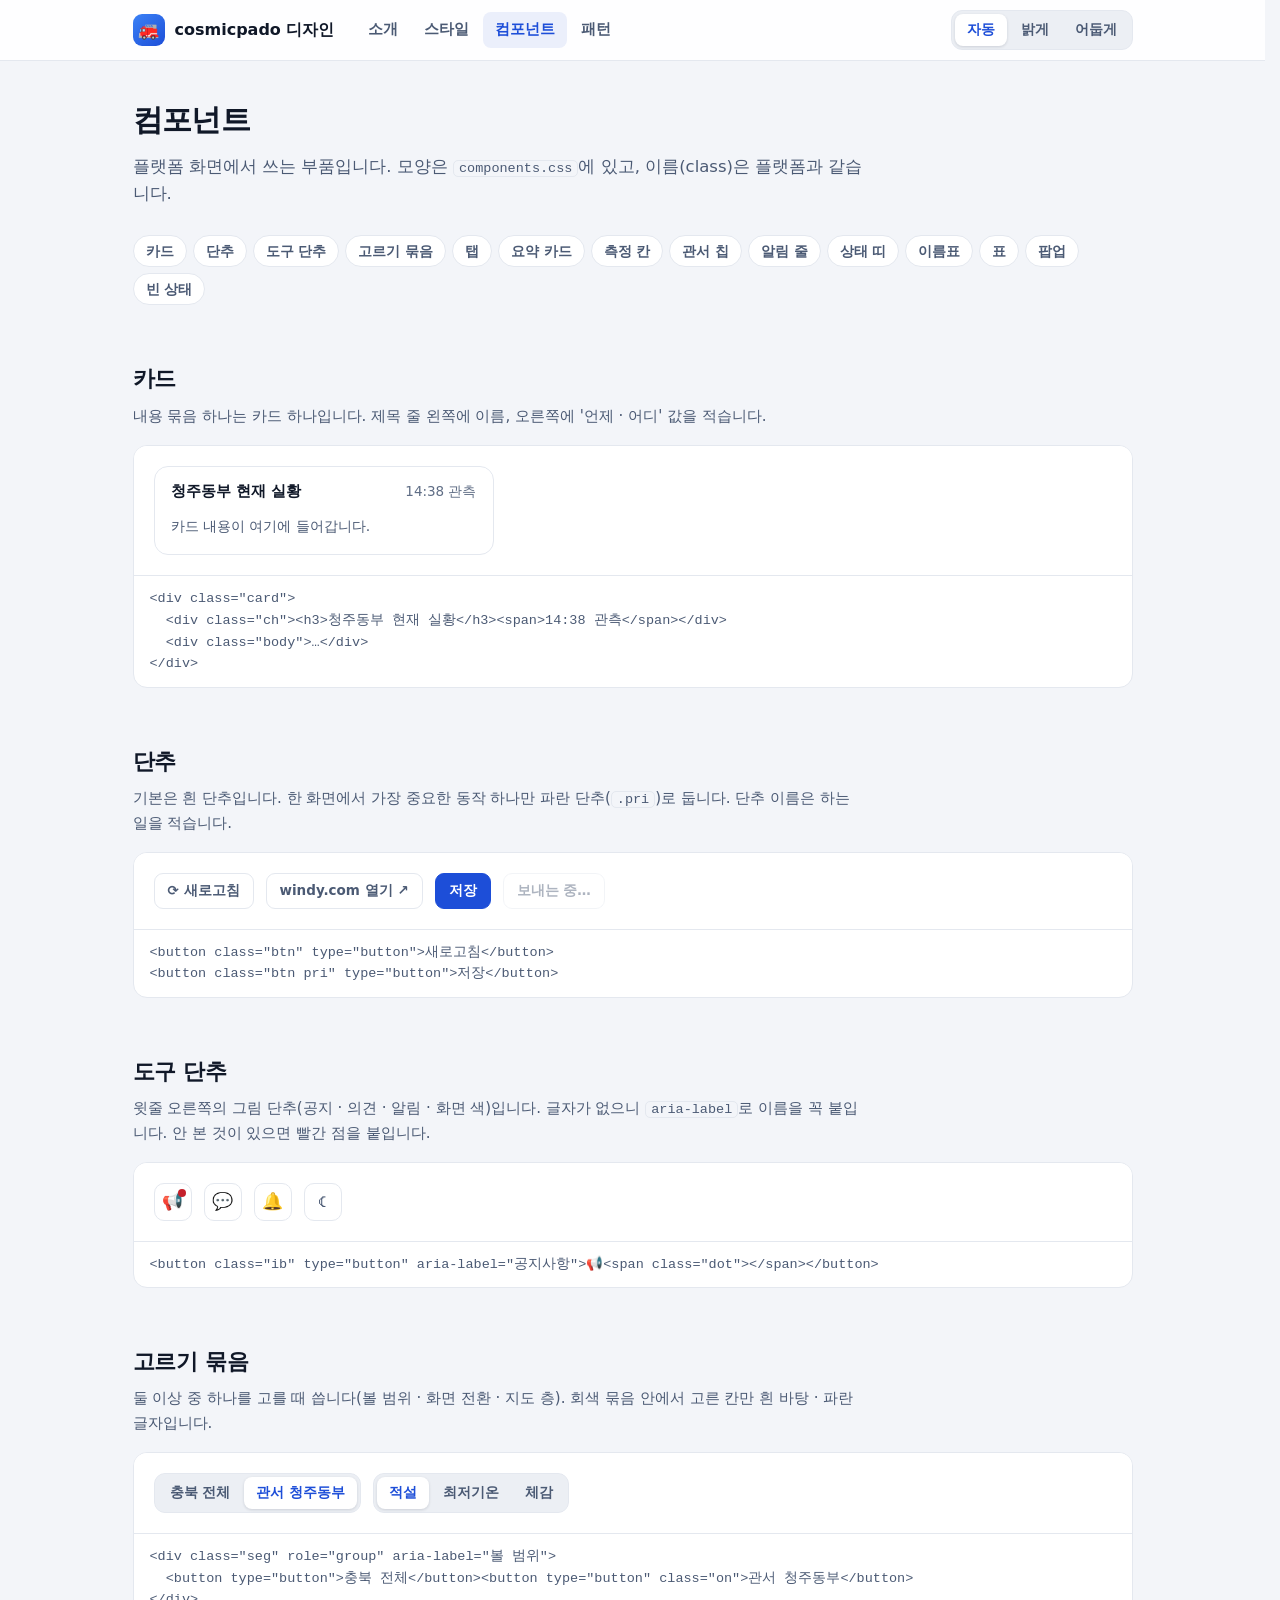
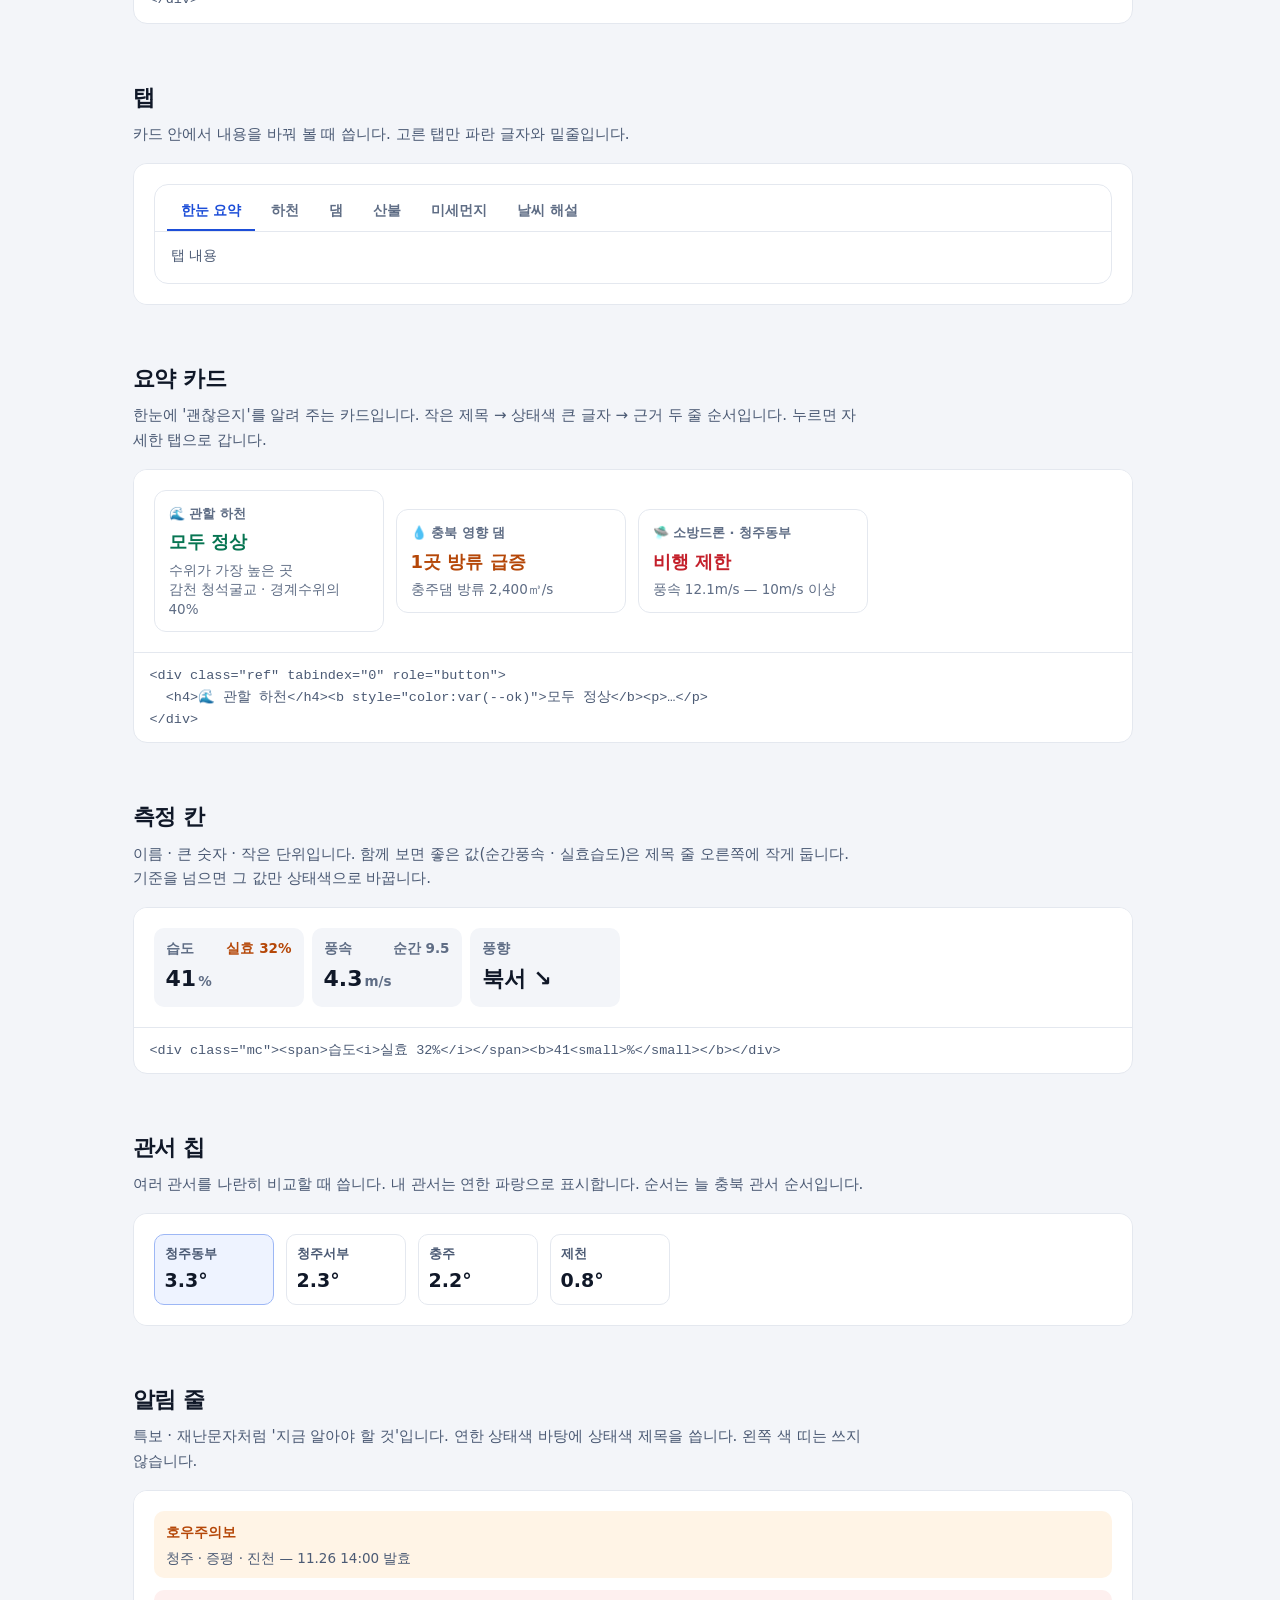
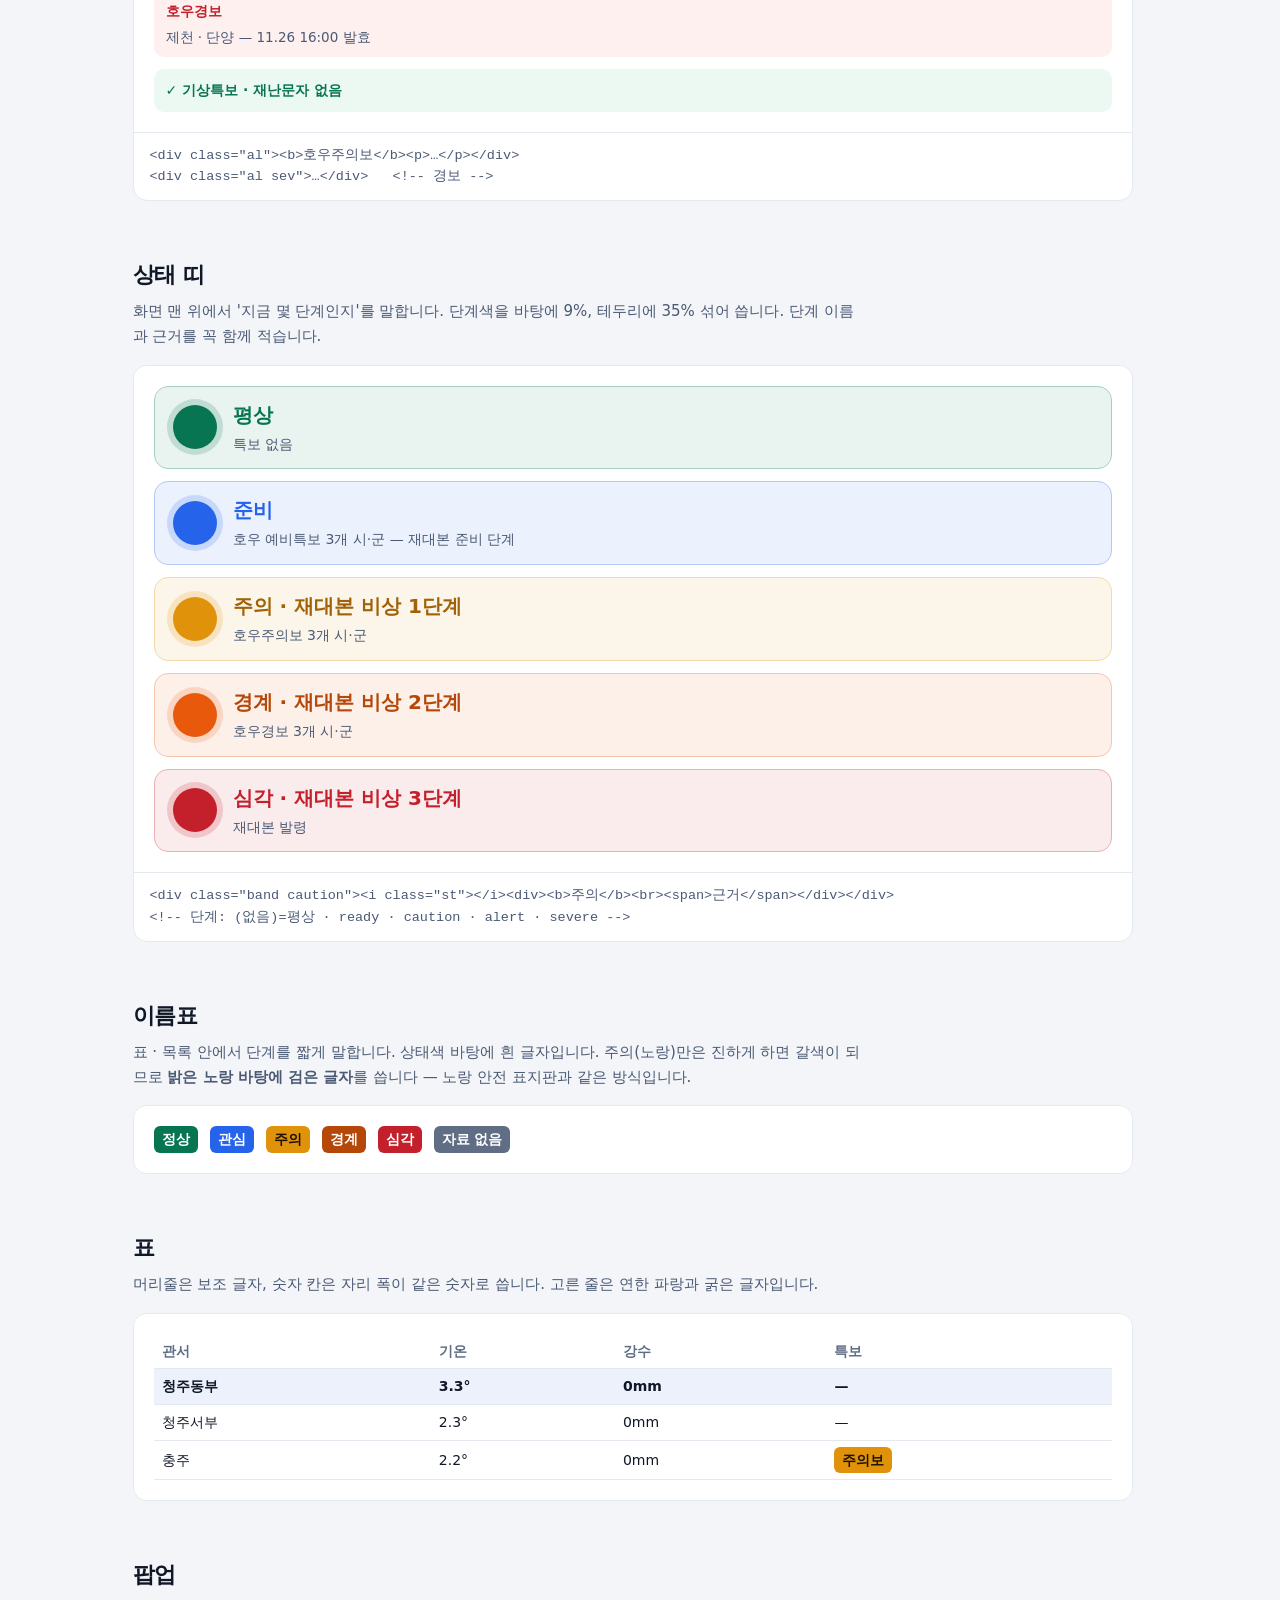
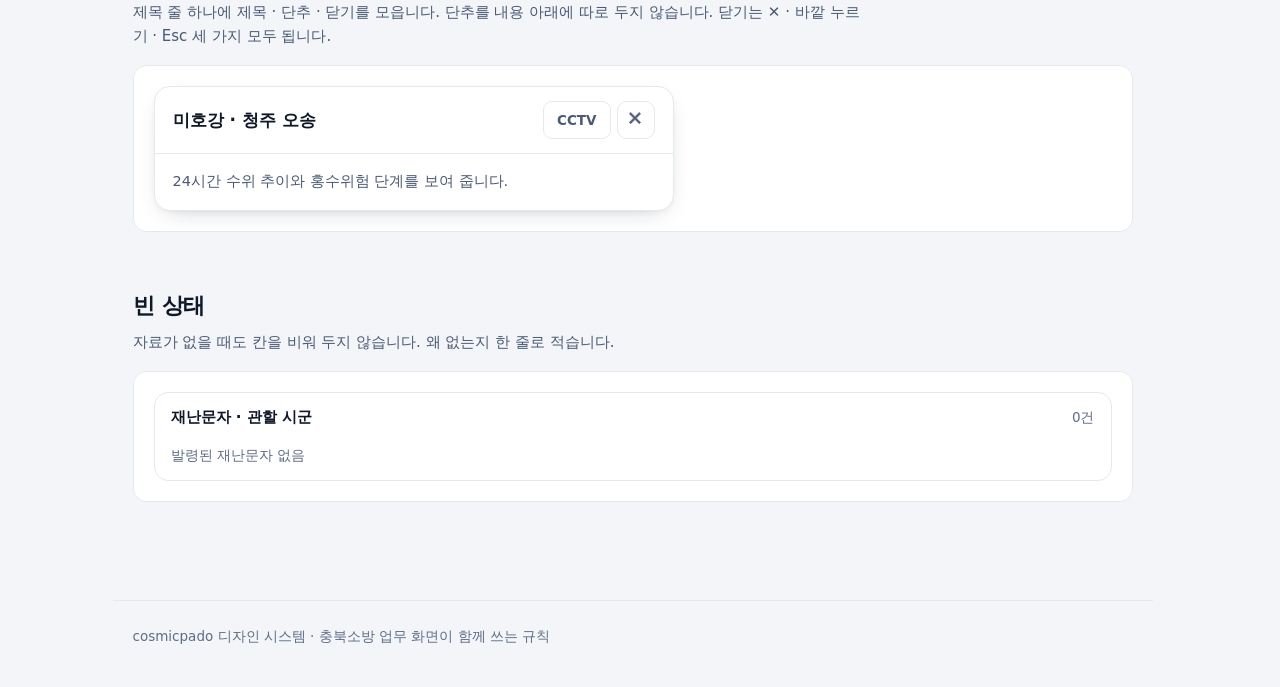
==== commit 06394e5c: "상태색 정리: 노랑 글자 #a16207 · 노랑 이름표 밝게 · 초록·빨강 플랫폼과 같게 - 노랑 글자 #926000 → #a16207 — 갈색으로 보여 막대 노랑과 따로 놀았다(" ====
--- a/components.html
+++ b/components.html
@@ -116,7 +116,7 @@
 &lt;!-- 단계: (없음)=평상 · ready · caution · alert · severe --&gt;</pre></div>
 
   <h2 id="tag">이름표</h2>
-  <p>표 · 목록 안에서 단계를 짧게 말합니다. 상태색 바탕에 흰 글자입니다.</p>
+  <p>표 · 목록 안에서 단계를 짧게 말합니다. 상태색 바탕에 흰 글자입니다. 주의(노랑)만은 진하게 하면 갈색이 되므로 <b>밝은 노랑 바탕에 검은 글자</b>를 씁니다 — 노랑 안전 표지판과 같은 방식입니다.</p>
   <div class="demo"><div class="show">
     <span class="tag ok">정상</span><span class="tag ready">관심</span><span class="tag caution">주의</span><span class="tag alert">경계</span><span class="tag severe">심각</span><span class="tag">자료 없음</span>
   </div></div>
--- a/tokens.css
+++ b/tokens.css
@@ -18,11 +18,11 @@
   --brand: #1d4ed8;     /* 고른 것 · 링크 · 주요 단추 */
 
   /* 상태 — 재대본 단계와 같은 순서: 평상 → 준비 → 주의 → 경계 → 심각 */
-  --ok: #12805c;   --okbg: #ecf8f2;
+  --ok: #077552;   --okbg: #ecf8f2;
   --blue: #2563eb;
-  --amb: #926000;  --amb-fill: #e0930a;
+  --amb: #a16207;  --amb-fill: #e0930a;
   --warn: #b54708; --warnbg: #fff4e6; --warn-fill: #e8590c;
-  --sev: #d92d20;  --sevbg: #fef0ef;
+  --sev: #c4202b;  --sevbg: #fef0ef;
 
   /* 글꼴 · 모서리 · 움직임 */
   --font: 'Pretendard Variable', Pretendard, 'Malgun Gothic', system-ui, sans-serif;
--- a/components.css
+++ b/components.css
@@ -71,10 +71,11 @@
 .band b { font-size: 20px; font-weight: 800; color: var(--bc); }
 .band span { font-size: 14px; color: var(--ink2); }
 
-/* ── 이름표 ── 상태색 바탕 + 흰 글자(상태색이 대비 4.5:1 이상이라 흰 글자가 읽힌다) */
+/* ── 이름표 ── 상태색 바탕 + 흰 글자(상태색이 대비 4.5:1 이상이라 흰 글자가 읽힌다). 주의(노랑)만 밝은 노랑 바탕 + 검은 글자 */
 .tag { display: inline-block; font-size: 13.5px; font-weight: 800; color: #fff; border-radius: 6px; padding: 2px 8px; background: var(--ink3); }
 .tag.ok { background: var(--ok); } .tag.ready { background: var(--blue); } .tag.caution { background: var(--amb); }
 .tag.alert { background: var(--warn); } .tag.severe { background: var(--sev); }
+.tag.caution { background: var(--amb-fill); color: #1f1300; }   /* 노랑은 밝아야 노랑으로 보인다 — 흰 글자 대신 검은 글자(대비 8:1) */
 :root[data-theme="dark"] .tag { color: #0b1220; }   /* 어두운 화면 상태색은 밝아서 흰 글자 대신 검은 글자 */
 
 /* ── 빈 상태 ── 자료가 없을 때도 칸을 비워 두지 않고 이유를 적는다 */
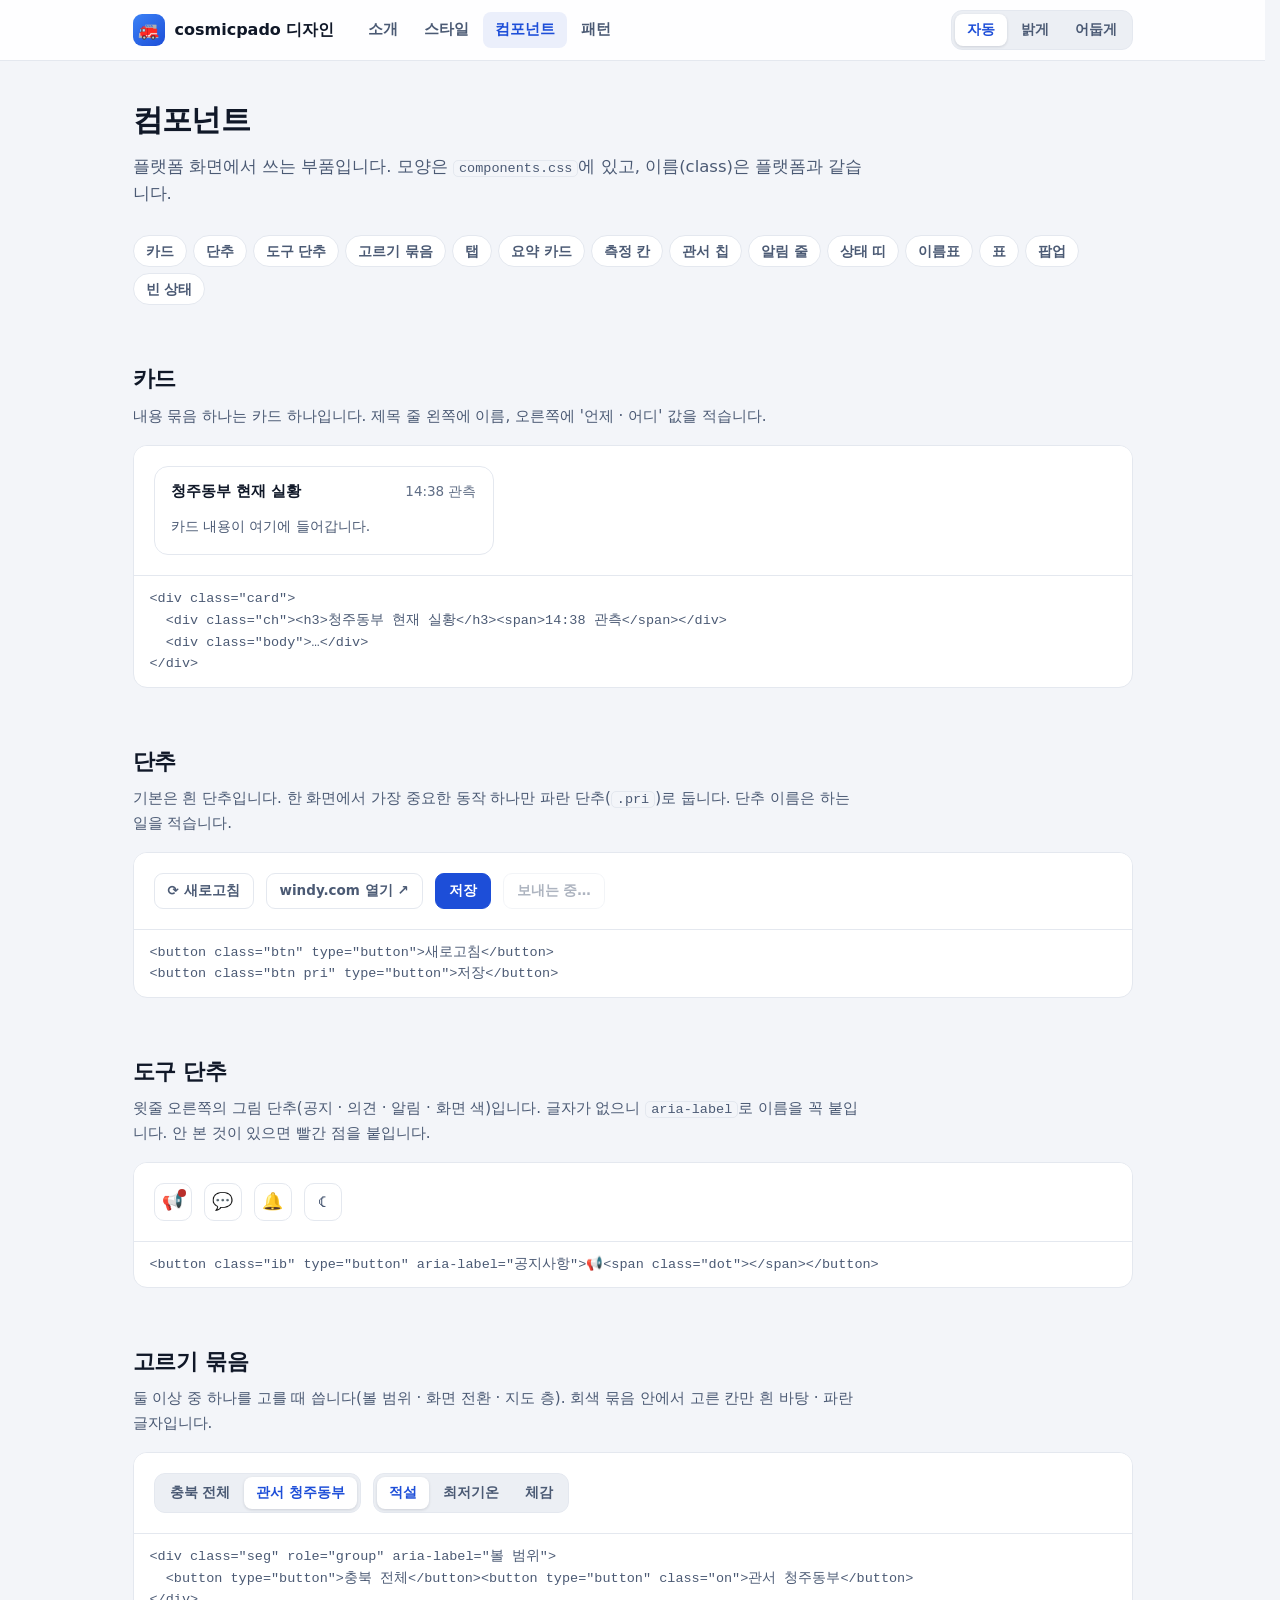
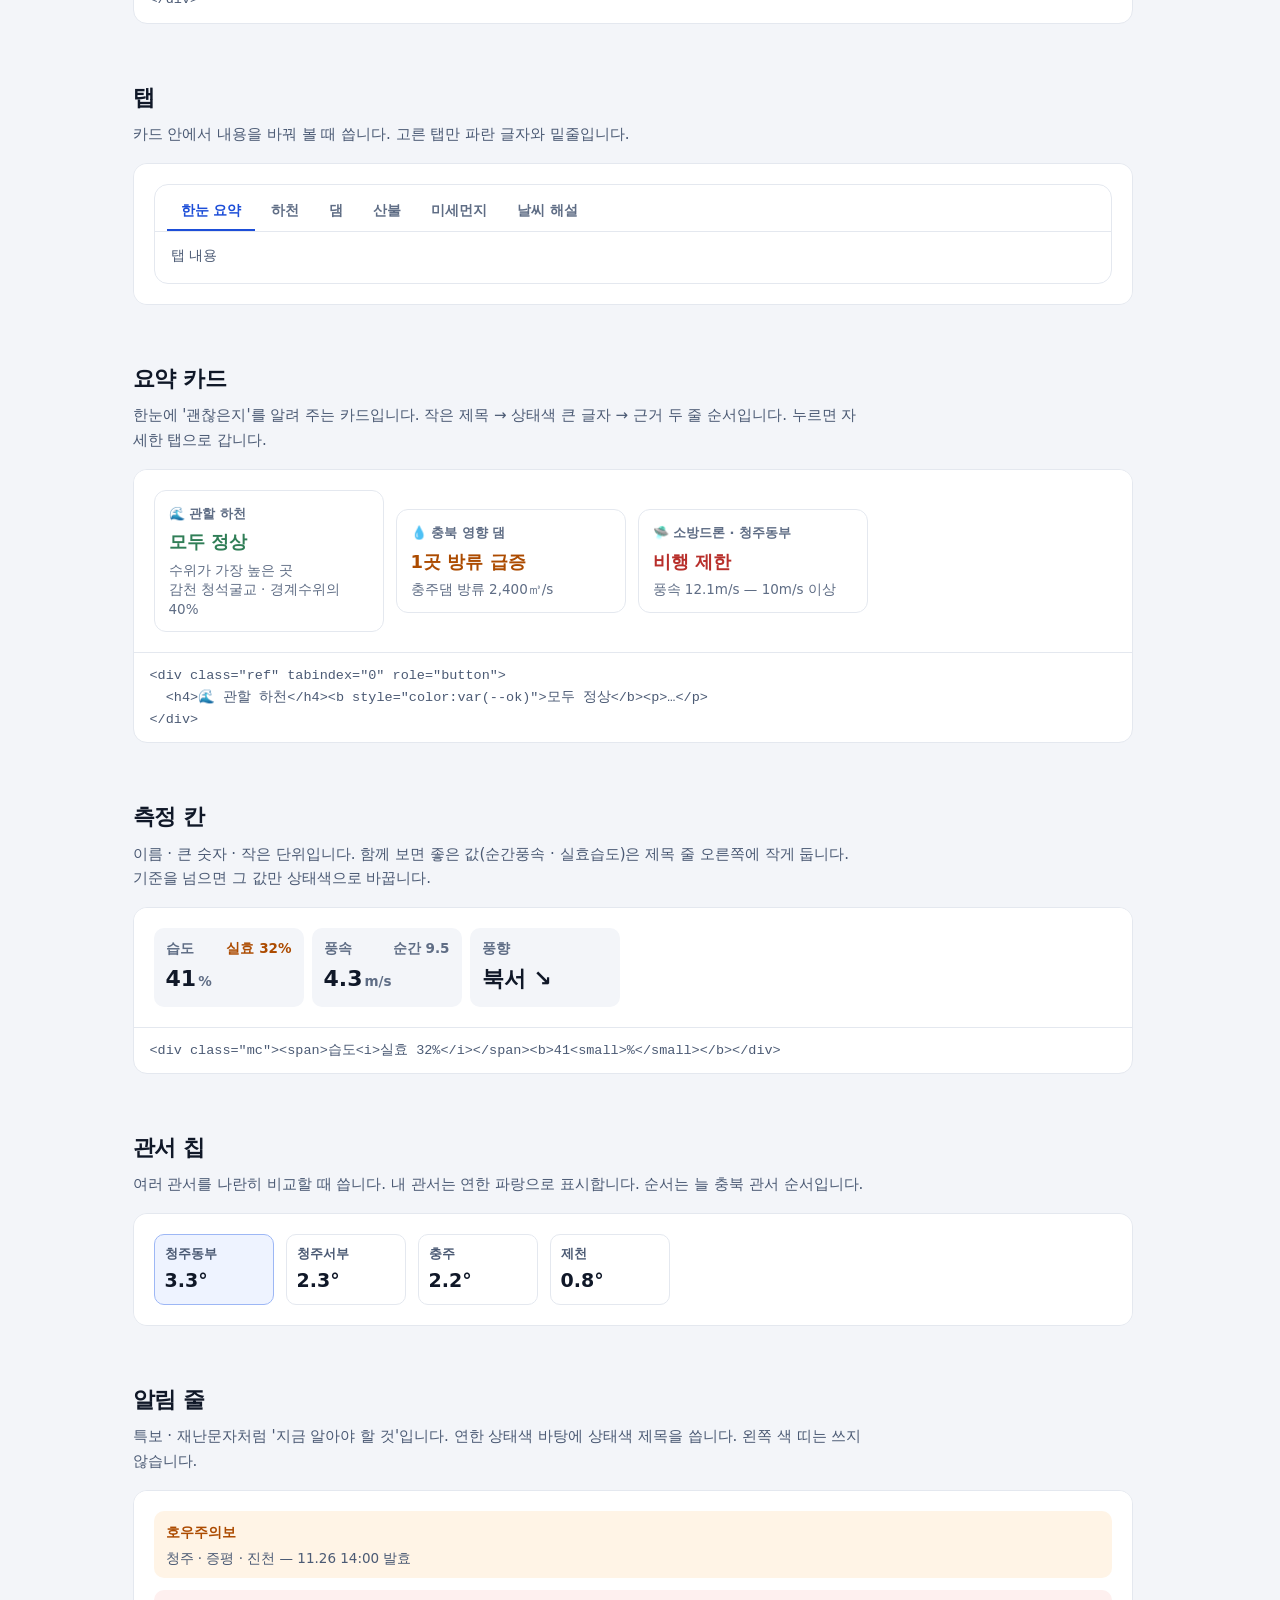
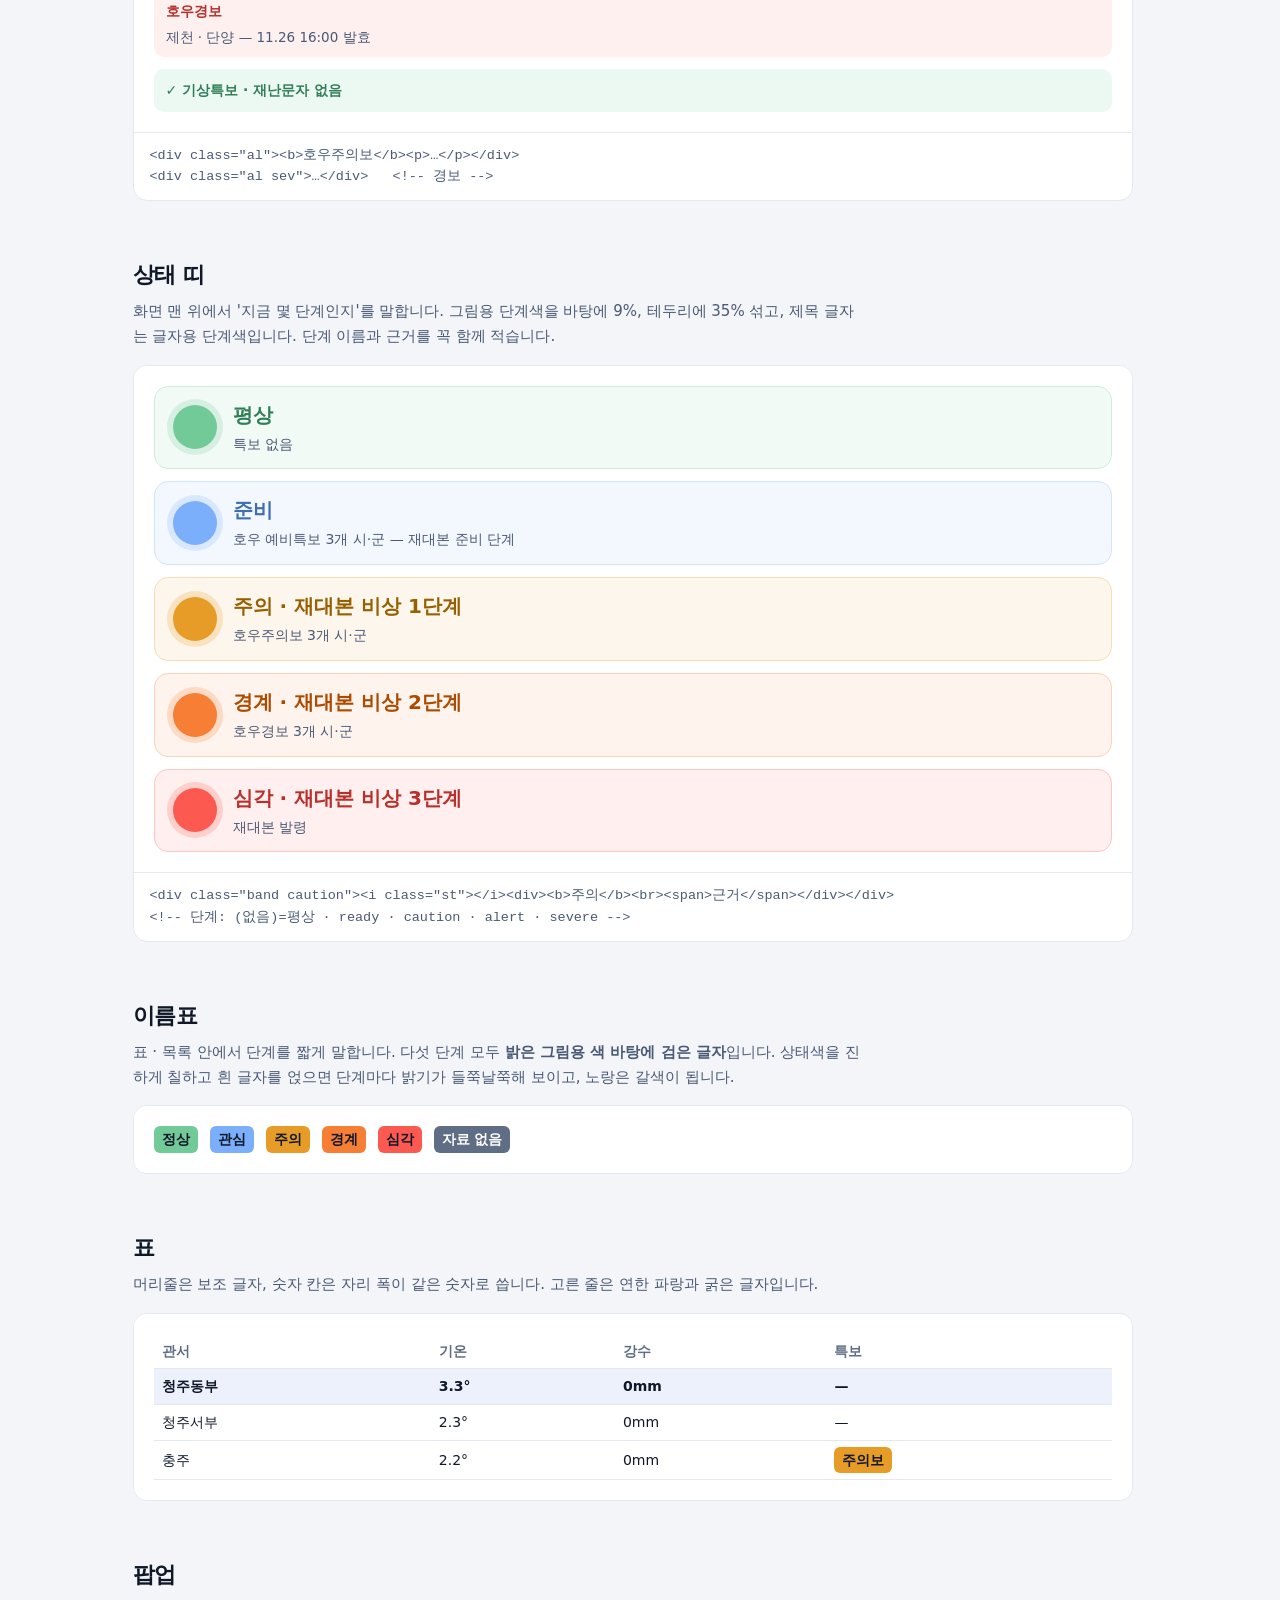
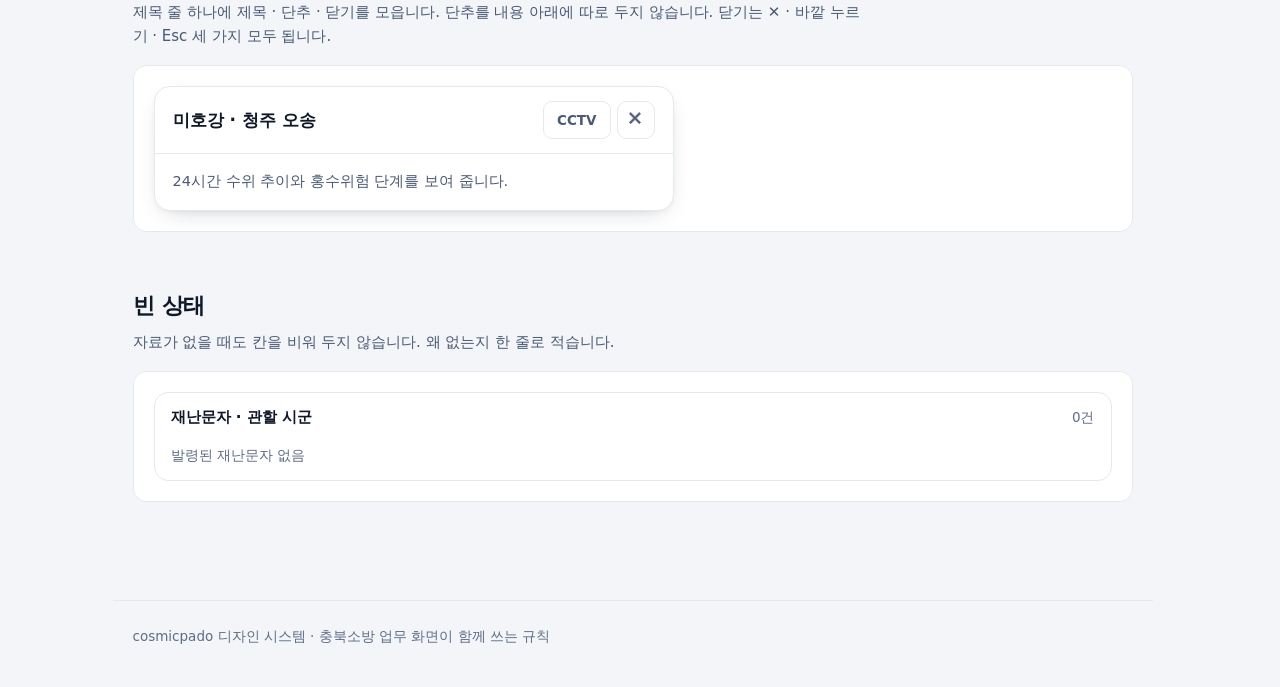
==== commit 8889639e: "상태색 다섯 단계를 한 묶음으로: 밝기를 맞추고 단계가 오를수록 선명하게 - 글자용: 평상 #307e57 · 준비 #3e6db2 · 주의 #966000 · 경계 #ac4b00 · " ====
--- a/components.html
+++ b/components.html
@@ -105,7 +105,7 @@
 &lt;div class="al sev"&gt;…&lt;/div&gt;   &lt;!-- 경보 --&gt;</pre></div>
 
   <h2 id="band">상태 띠</h2>
-  <p>화면 맨 위에서 '지금 몇 단계인지'를 말합니다. 단계색을 바탕에 9%, 테두리에 35% 섞어 씁니다. 단계 이름과 근거를 꼭 함께 적습니다.</p>
+  <p>화면 맨 위에서 '지금 몇 단계인지'를 말합니다. 그림용 단계색을 바탕에 9%, 테두리에 35% 섞고, 제목 글자는 글자용 단계색입니다. 단계 이름과 근거를 꼭 함께 적습니다.</p>
   <div class="demo"><div class="show col">
     <div class="band"><i class="st" aria-hidden="true"></i><div><b>평상</b><br><span>특보 없음</span></div></div>
     <div class="band ready"><i class="st" aria-hidden="true"></i><div><b>준비</b><br><span>호우 예비특보 3개 시·군 — 재대본 준비 단계</span></div></div>
@@ -116,7 +116,7 @@
 &lt;!-- 단계: (없음)=평상 · ready · caution · alert · severe --&gt;</pre></div>
 
   <h2 id="tag">이름표</h2>
-  <p>표 · 목록 안에서 단계를 짧게 말합니다. 상태색 바탕에 흰 글자입니다. 주의(노랑)만은 진하게 하면 갈색이 되므로 <b>밝은 노랑 바탕에 검은 글자</b>를 씁니다 — 노랑 안전 표지판과 같은 방식입니다.</p>
+  <p>표 · 목록 안에서 단계를 짧게 말합니다. 다섯 단계 모두 <b>밝은 그림용 색 바탕에 검은 글자</b>입니다. 상태색을 진하게 칠하고 흰 글자를 얹으면 단계마다 밝기가 들쭉날쭉해 보이고, 노랑은 갈색이 됩니다.</p>
   <div class="demo"><div class="show">
     <span class="tag ok">정상</span><span class="tag ready">관심</span><span class="tag caution">주의</span><span class="tag alert">경계</span><span class="tag severe">심각</span><span class="tag">자료 없음</span>
   </div></div>
--- a/tokens.css
+++ b/tokens.css
@@ -2,8 +2,10 @@
    충북소방 기상정보통합플랫폼(종합 현황·재해별 집중 감시)에서 실제로 쓰는 값을 옮겼다.
    다른 화면에서 쓸 때는 이 파일을 그대로 불러와 var(--이름) 으로 쓴다.
    · 밝은 화면이 기본, <html data-theme="dark"> 이면 어두운 화면
-   · 상태색(ok·blue·amb·warn·sev)은 흰 바탕 글자 대비 4.5:1 이상(WCAG AA) — 글자에 그대로 써도 된다
-   · 노랑·주황은 그림용(-fill)이 따로 있다 — 동그라미·막대·바탕은 밝은 색이 보기 좋고, 그림은 3:1 이면 된다 */
+   · 상태색 다섯 단계는 밝기를 맞추고, 단계가 오를수록 조금씩 선명하게 잡았다(OKLCH 선명함 글자 0.10→0.175, 그림 0.11→0.20)
+     — 다섯 색이 한 묶음으로 보이고, 높은 단계가 더 눈에 띈다
+   · 글자용(ok·blue·amb·warn·sev): 흰 바탕 대비 4.9~6.0:1(WCAG AA)
+   · 그림용(-fill): 이름표·막대·점·동그라미. 밝은 색 위에 검은 글자(대비 5.7~9.0:1). 흰 글자를 얹지 않는다 */
 :root {
   /* 바탕 · 글자 */
   --bg: #f3f5f9;        /* 화면 바탕 */
@@ -18,11 +20,12 @@
   --brand: #1d4ed8;     /* 고른 것 · 링크 · 주요 단추 */
 
   /* 상태 — 재대본 단계와 같은 순서: 평상 → 준비 → 주의 → 경계 → 심각 */
-  --ok: #077552;   --okbg: #ecf8f2;
-  --blue: #2563eb;
-  --amb: #a16207;  --amb-fill: #e0930a;
-  --warn: #b54708; --warnbg: #fff4e6; --warn-fill: #e8590c;
-  --sev: #c4202b;  --sevbg: #fef0ef;
+  --ok: #307e57;   --ok-fill: #73ca99;   --okbg: #ecf8f2;
+  --blue: #3e6db2; --blue-fill: #7baffc;
+  --amb: #966000;  --amb-fill: #e79c27;
+  --warn: #ac4b00; --warn-fill: #f77e35; --warnbg: #fff4e6;
+  --sev: #b82f2b;  --sev-fill: #fc5950;  --sevbg: #fef0ef;
+  --on-fill: #101828;   /* 그림용 색 위 글자 */
 
   /* 글꼴 · 모서리 · 움직임 */
   --font: 'Pretendard Variable', Pretendard, 'Malgun Gothic', system-ui, sans-serif;
@@ -45,11 +48,12 @@
   --ink2: #9fb0cf;
   --ink3: #8a9ab8;
   --brand: #4b8bf5;
-  --ok: #34d399;   --okbg: rgba(52, 211, 153, .12);
-  --blue: #60a5fa;
+  --ok: #34d399;   --ok-fill: #34d399;   --okbg: rgba(52, 211, 153, .12);
+  --blue: #60a5fa; --blue-fill: #60a5fa;
   --amb: #fbbf24;  --amb-fill: #fbbf24;
-  --warn: #fb923c; --warnbg: rgba(251, 146, 60, .13); --warn-fill: #fb923c;
-  --sev: #f87171;  --sevbg: rgba(248, 113, 113, .14);
+  --warn: #fb923c; --warn-fill: #fb923c; --warnbg: rgba(251, 146, 60, .13);
+  --sev: #f87171;  --sev-fill: #f87171;  --sevbg: rgba(248, 113, 113, .14);
+  --on-fill: #0b1220;
   --shadow-pop: 0 8px 26px -10px rgba(0, 0, 0, .6);
 }
 
--- a/components.css
+++ b/components.css
@@ -62,21 +62,20 @@
 .al.ok { background: var(--okbg); } .al.ok b { color: var(--ok); }
 .al p { margin: 2px 0 0; font-size: 13.5px; color: var(--ink2); }
 
-/* ── 상태 띠 ── 화면 맨 위 '지금 단계'. 단계색을 9% 섞은 바탕 + 35% 섞은 테두리 */
-.band { --bc: var(--ok); display: flex; align-items: center; gap: 16px; border-radius: var(--r-card); padding: 12px 18px; border: 1px solid;
+/* ── 상태 띠 ── 화면 맨 위 '지금 단계'. 동그라미·바탕·테두리는 그림용 색(9% · 35% 섞음), 제목 글자는 글자용 색 */
+.band { --bc: var(--ok-fill); --bt: var(--ok); display: flex; align-items: center; gap: 16px; border-radius: var(--r-card); padding: 12px 18px; border: 1px solid;
   background: color-mix(in srgb, var(--bc) 9%, var(--card)); border-color: color-mix(in srgb, var(--bc) 35%, var(--card)); }
-.band.ready { --bc: var(--blue); } .band.caution { --bc: var(--amb-fill); } .band.alert { --bc: var(--warn-fill); } .band.severe { --bc: var(--sev); }
-.band.caution b { color: var(--amb); } .band.alert b { color: var(--warn); }   /* 동그라미·바탕은 밝게, 글자는 진하게 */
-.band .st { width: 44px; height: 44px; border-radius: 50%; background: var(--bc); flex: none; box-shadow: 0 0 0 6px color-mix(in srgb, var(--bc) 18%, transparent); }
-.band b { font-size: 20px; font-weight: 800; color: var(--bc); }
+.band.ready { --bc: var(--blue-fill); --bt: var(--blue); } .band.caution { --bc: var(--amb-fill); --bt: var(--amb); }
+.band.alert { --bc: var(--warn-fill); --bt: var(--warn); } .band.severe { --bc: var(--sev-fill); --bt: var(--sev); }
+.band .st { width: 44px; height: 44px; border-radius: 50%; background: var(--bc); flex: none; box-shadow: 0 0 0 6px color-mix(in srgb, var(--bc) 22%, transparent); }
+.band b { font-size: 20px; font-weight: 800; color: var(--bt); }
 .band span { font-size: 14px; color: var(--ink2); }
 
-/* ── 이름표 ── 상태색 바탕 + 흰 글자(상태색이 대비 4.5:1 이상이라 흰 글자가 읽힌다). 주의(노랑)만 밝은 노랑 바탕 + 검은 글자 */
+/* ── 이름표 ── 밝은 그림용 상태색 바탕 + 검은 글자(다섯 단계 모두 같은 방식). 단계 없음은 회색 바탕 + 흰 글자 */
 .tag { display: inline-block; font-size: 13.5px; font-weight: 800; color: #fff; border-radius: 6px; padding: 2px 8px; background: var(--ink3); }
-.tag.ok { background: var(--ok); } .tag.ready { background: var(--blue); } .tag.caution { background: var(--amb); }
-.tag.alert { background: var(--warn); } .tag.severe { background: var(--sev); }
-.tag.caution { background: var(--amb-fill); color: #1f1300; }   /* 노랑은 밝아야 노랑으로 보인다 — 흰 글자 대신 검은 글자(대비 8:1) */
-:root[data-theme="dark"] .tag { color: #0b1220; }   /* 어두운 화면 상태색은 밝아서 흰 글자 대신 검은 글자 */
+.tag.ok, .tag.ready, .tag.caution, .tag.alert, .tag.severe { color: var(--on-fill); }
+.tag.ok { background: var(--ok-fill); } .tag.ready { background: var(--blue-fill); } .tag.caution { background: var(--amb-fill); }
+.tag.alert { background: var(--warn-fill); } .tag.severe { background: var(--sev-fill); }
 
 /* ── 빈 상태 ── 자료가 없을 때도 칸을 비워 두지 않고 이유를 적는다 */
 .empty { padding: 14px 16px; color: var(--ink3); font-size: 13.5px; }
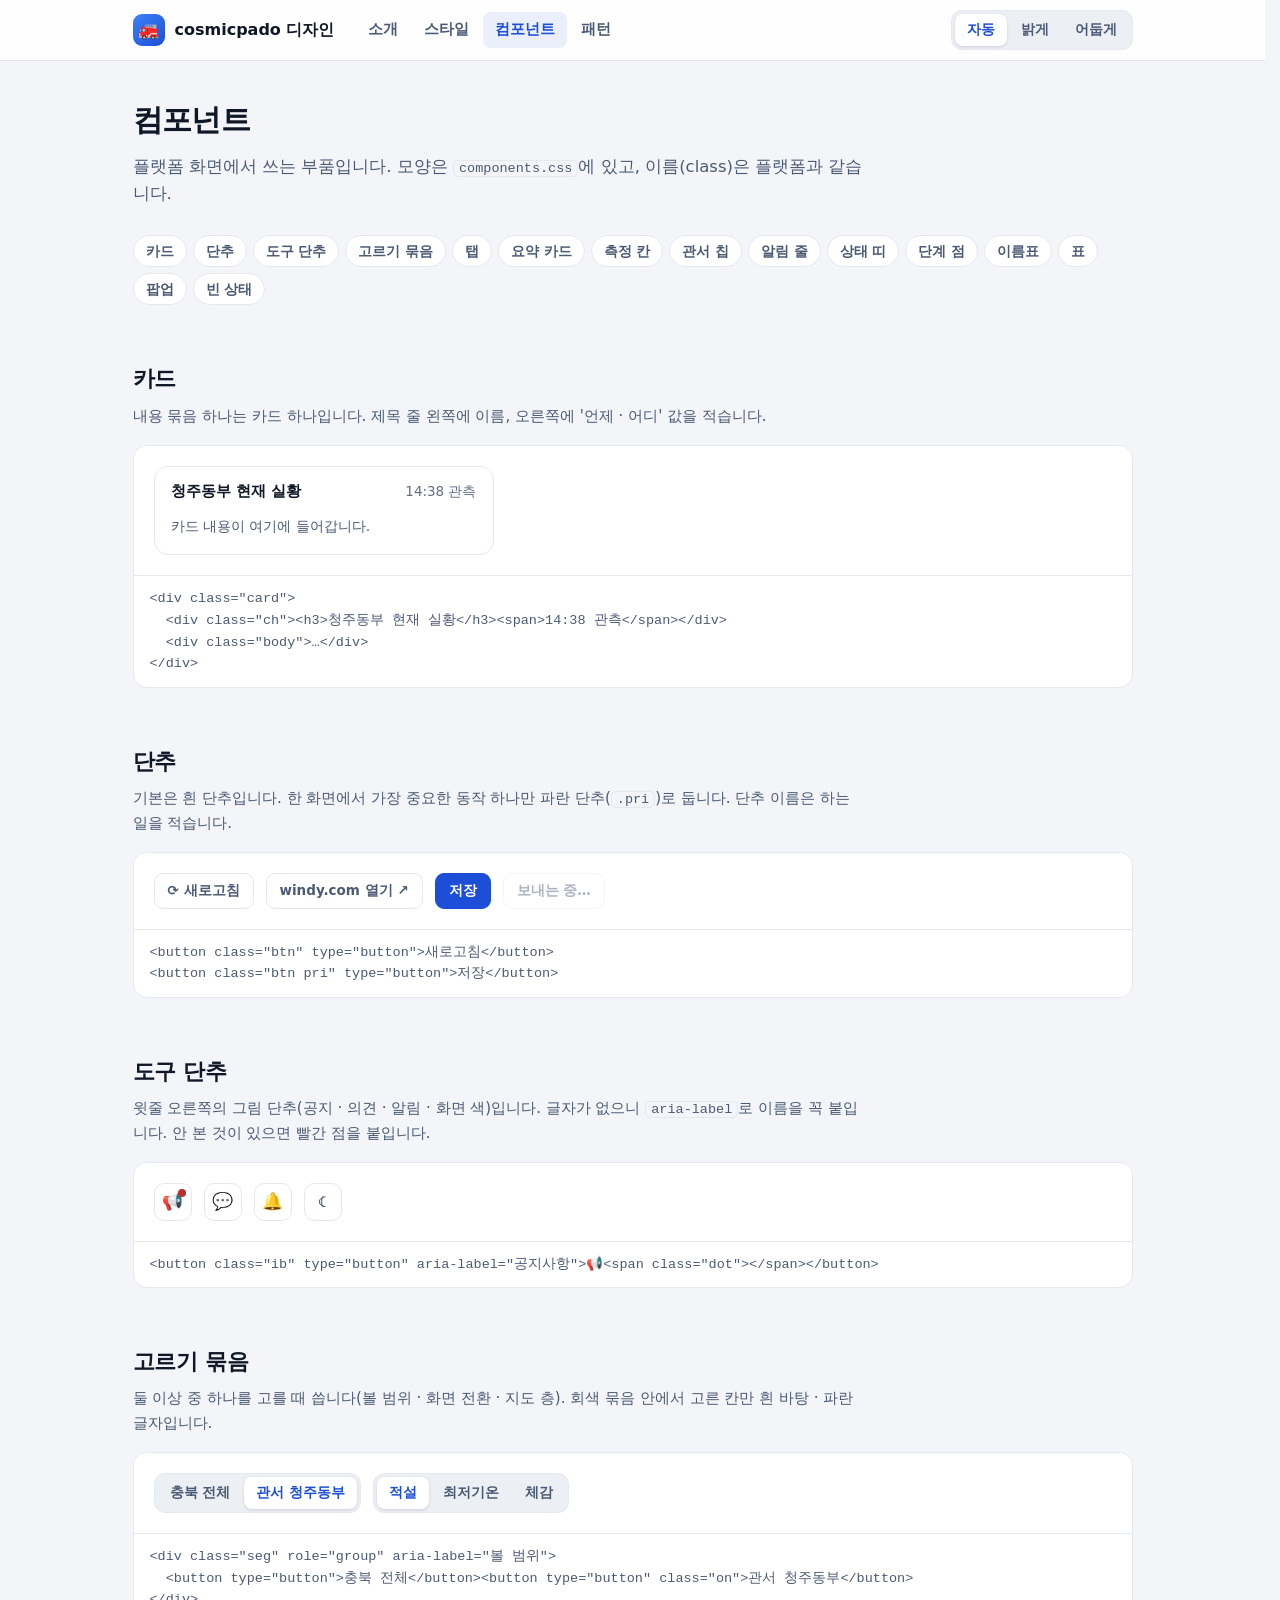
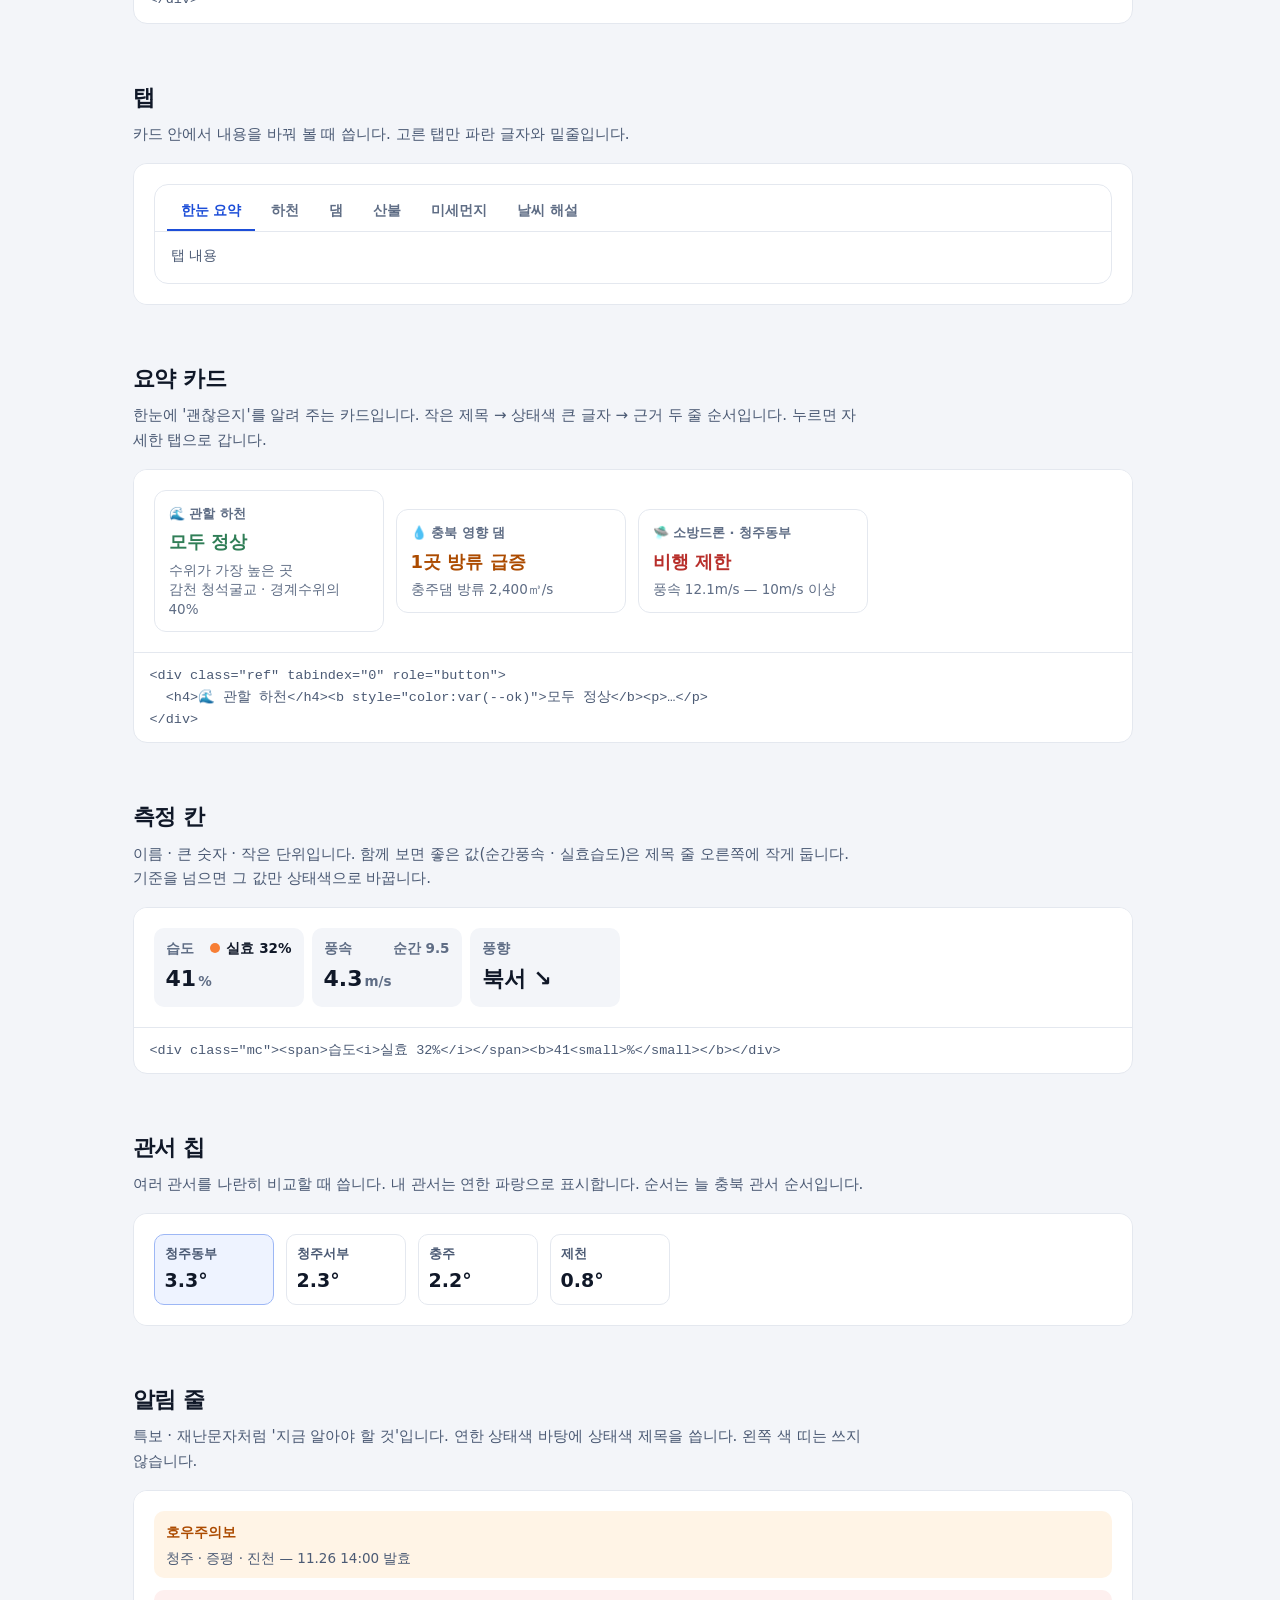
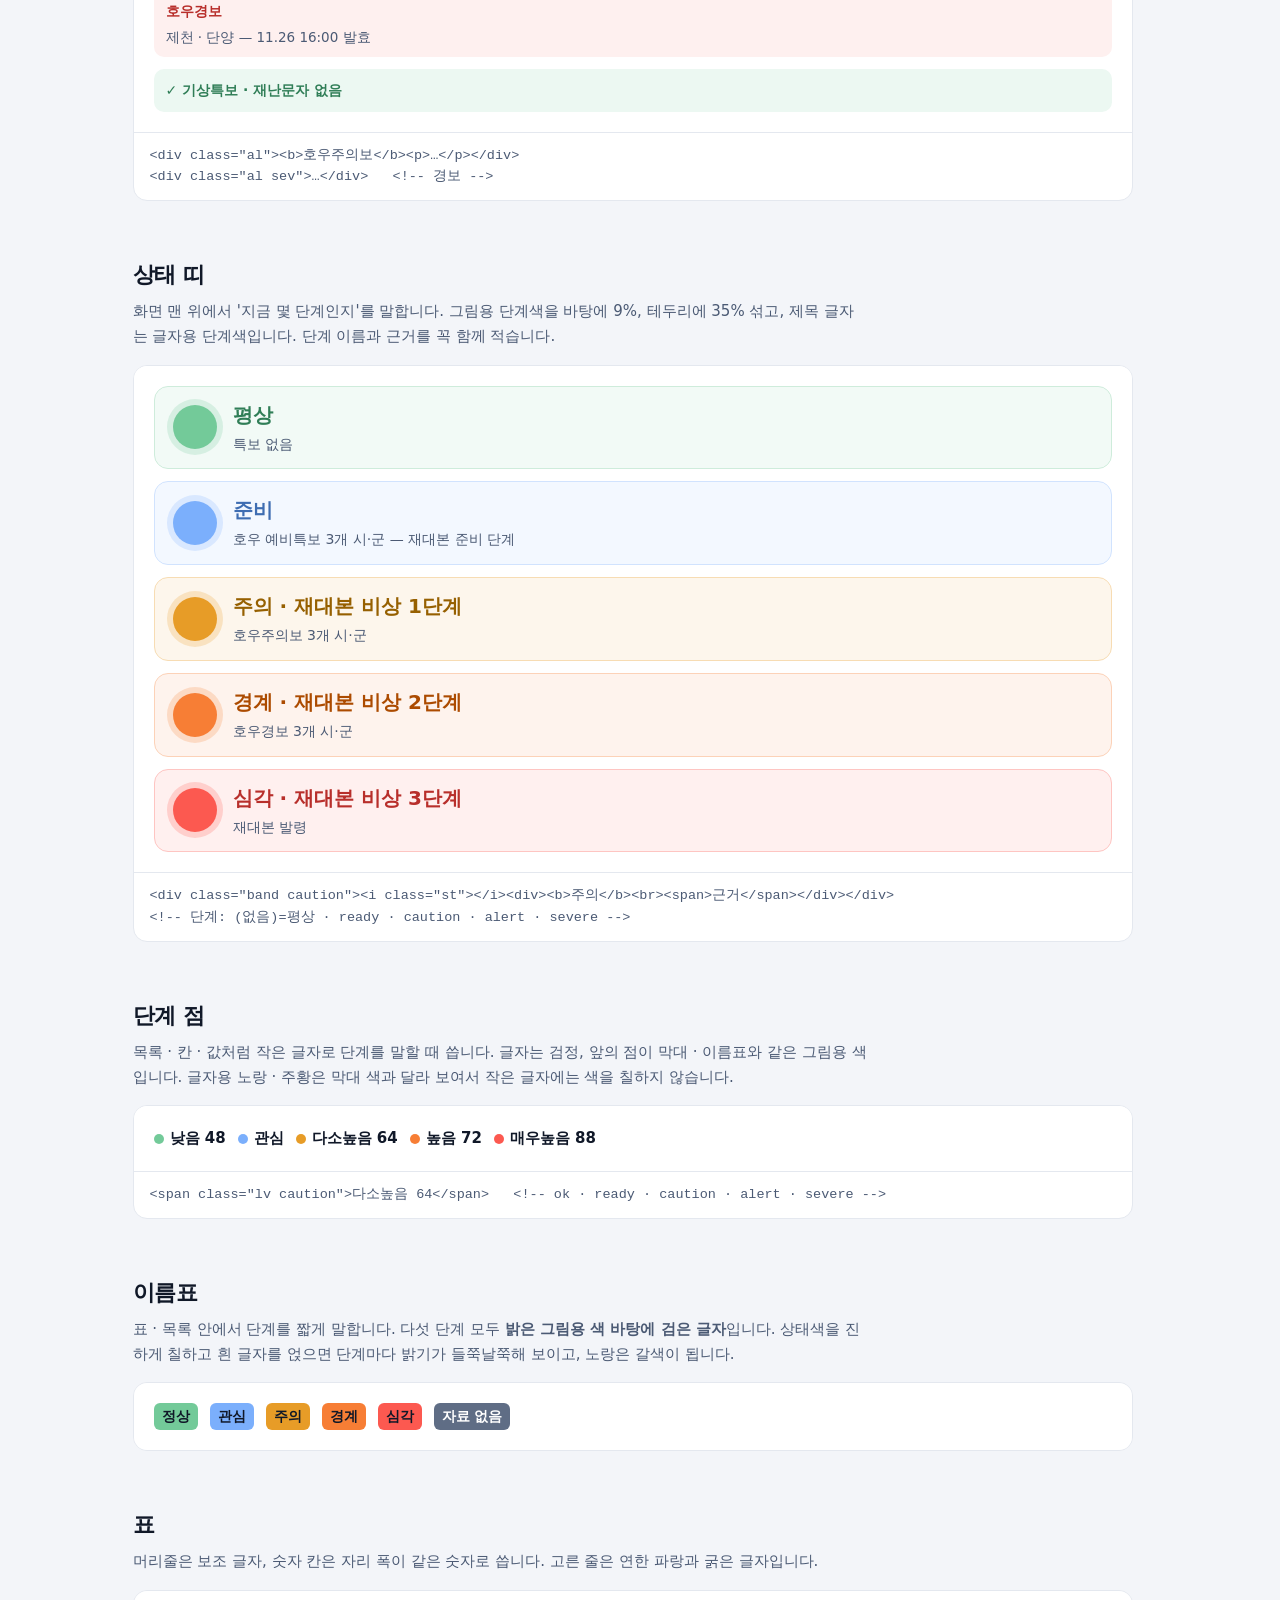
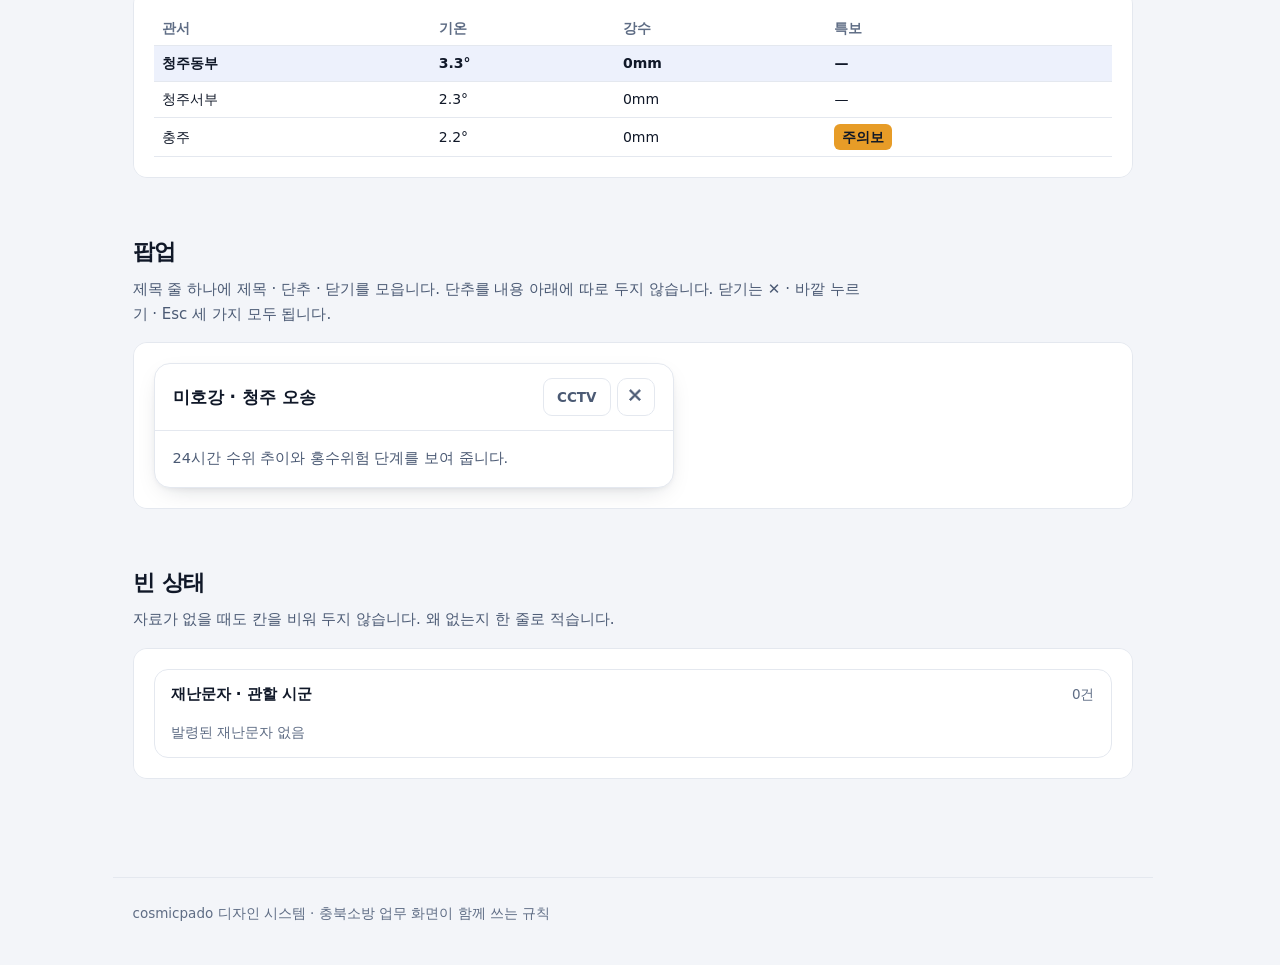
==== commit 449024cd: "단계 점 추가: 작은 단계 글자는 검정 + 그림용 색 점 글자용 노랑·주황은 막대 색과 달라 보여, 목록·칸·값처럼 작은 글자는 색을 칠하지 않고 앞에 막대·이름표와 같은 그림용 " ====
--- a/components.html
+++ b/components.html
@@ -18,7 +18,7 @@
   <nav class="toc" aria-label="이 쪽 차례">
     <a href="#card">카드</a><a href="#btn">단추</a><a href="#ib">도구 단추</a><a href="#seg">고르기 묶음</a><a href="#tabs">탭</a>
     <a href="#ref">요약 카드</a><a href="#mc">측정 칸</a><a href="#chip">관서 칩</a><a href="#al">알림 줄</a><a href="#band">상태 띠</a>
-    <a href="#tag">이름표</a><a href="#tbl">표</a><a href="#modal">팝업</a><a href="#empty">빈 상태</a>
+    <a href="#lv">단계 점</a><a href="#tag">이름표</a><a href="#tbl">표</a><a href="#modal">팝업</a><a href="#empty">빈 상태</a>
   </nav>
 
   <h2 id="card">카드</h2>
@@ -80,7 +80,7 @@
   <p>이름 · 큰 숫자 · 작은 단위입니다. 함께 보면 좋은 값(순간풍속 · 실효습도)은 제목 줄 오른쪽에 작게 둡니다. 기준을 넘으면 그 값만 상태색으로 바꿉니다.</p>
   <div class="demo"><div class="show">
     <div style="display:grid;grid-template-columns:repeat(3,150px);gap:8px">
-      <div class="mc"><span>습도<i style="color:var(--warn);font-weight:800">실효 32%</i></span><b>41<small>%</small></b></div>
+      <div class="mc"><span>습도<i class="lv alert">실효 32%</i></span><b>41<small>%</small></b></div>
       <div class="mc"><span>풍속<i>순간 9.5</i></span><b>4.3<small>m/s</small></b></div>
       <div class="mc"><span>풍향</span><b>북서 ↘</b></div>
     </div>
@@ -115,6 +115,12 @@
   </div><pre>&lt;div class="band caution"&gt;&lt;i class="st"&gt;&lt;/i&gt;&lt;div&gt;&lt;b&gt;주의&lt;/b&gt;&lt;br&gt;&lt;span&gt;근거&lt;/span&gt;&lt;/div&gt;&lt;/div&gt;
 &lt;!-- 단계: (없음)=평상 · ready · caution · alert · severe --&gt;</pre></div>
 
+  <h2 id="lv">단계 점</h2>
+  <p>목록 · 칸 · 값처럼 작은 글자로 단계를 말할 때 씁니다. 글자는 검정, 앞의 점이 막대 · 이름표와 같은 그림용 색입니다. 글자용 노랑 · 주황은 막대 색과 달라 보여서 작은 글자에는 색을 칠하지 않습니다.</p>
+  <div class="demo"><div class="show">
+    <span class="lv ok">낮음 48</span><span class="lv ready">관심</span><span class="lv caution">다소높음 64</span><span class="lv alert">높음 72</span><span class="lv severe">매우높음 88</span>
+  </div><pre>&lt;span class="lv caution"&gt;다소높음 64&lt;/span&gt;   &lt;!-- ok · ready · caution · alert · severe --&gt;</pre></div>
+
   <h2 id="tag">이름표</h2>
   <p>표 · 목록 안에서 단계를 짧게 말합니다. 다섯 단계 모두 <b>밝은 그림용 색 바탕에 검은 글자</b>입니다. 상태색을 진하게 칠하고 흰 글자를 얹으면 단계마다 밝기가 들쭉날쭉해 보이고, 노랑은 갈색이 됩니다.</p>
   <div class="demo"><div class="show">
--- a/components.css
+++ b/components.css
@@ -77,6 +77,11 @@
 .tag.ok { background: var(--ok-fill); } .tag.ready { background: var(--blue-fill); } .tag.caution { background: var(--amb-fill); }
 .tag.alert { background: var(--warn-fill); } .tag.severe { background: var(--sev-fill); }
 
+/* ── 단계 점 ── 작은 단계 글자 앞에 그림용 색 동그라미. 글자는 검정 */
+.lv { display: inline-flex; align-items: center; gap: 6px; font-weight: 800; color: var(--ink); }
+.lv::before { content: ""; width: 10px; height: 10px; border-radius: 50%; background: var(--c, var(--ink3)); flex: none; }
+.lv.ok { --c: var(--ok-fill); } .lv.ready { --c: var(--blue-fill); } .lv.caution { --c: var(--amb-fill); } .lv.alert { --c: var(--warn-fill); } .lv.severe { --c: var(--sev-fill); }
+
 /* ── 빈 상태 ── 자료가 없을 때도 칸을 비워 두지 않고 이유를 적는다 */
 .empty { padding: 14px 16px; color: var(--ink3); font-size: 13.5px; }
 
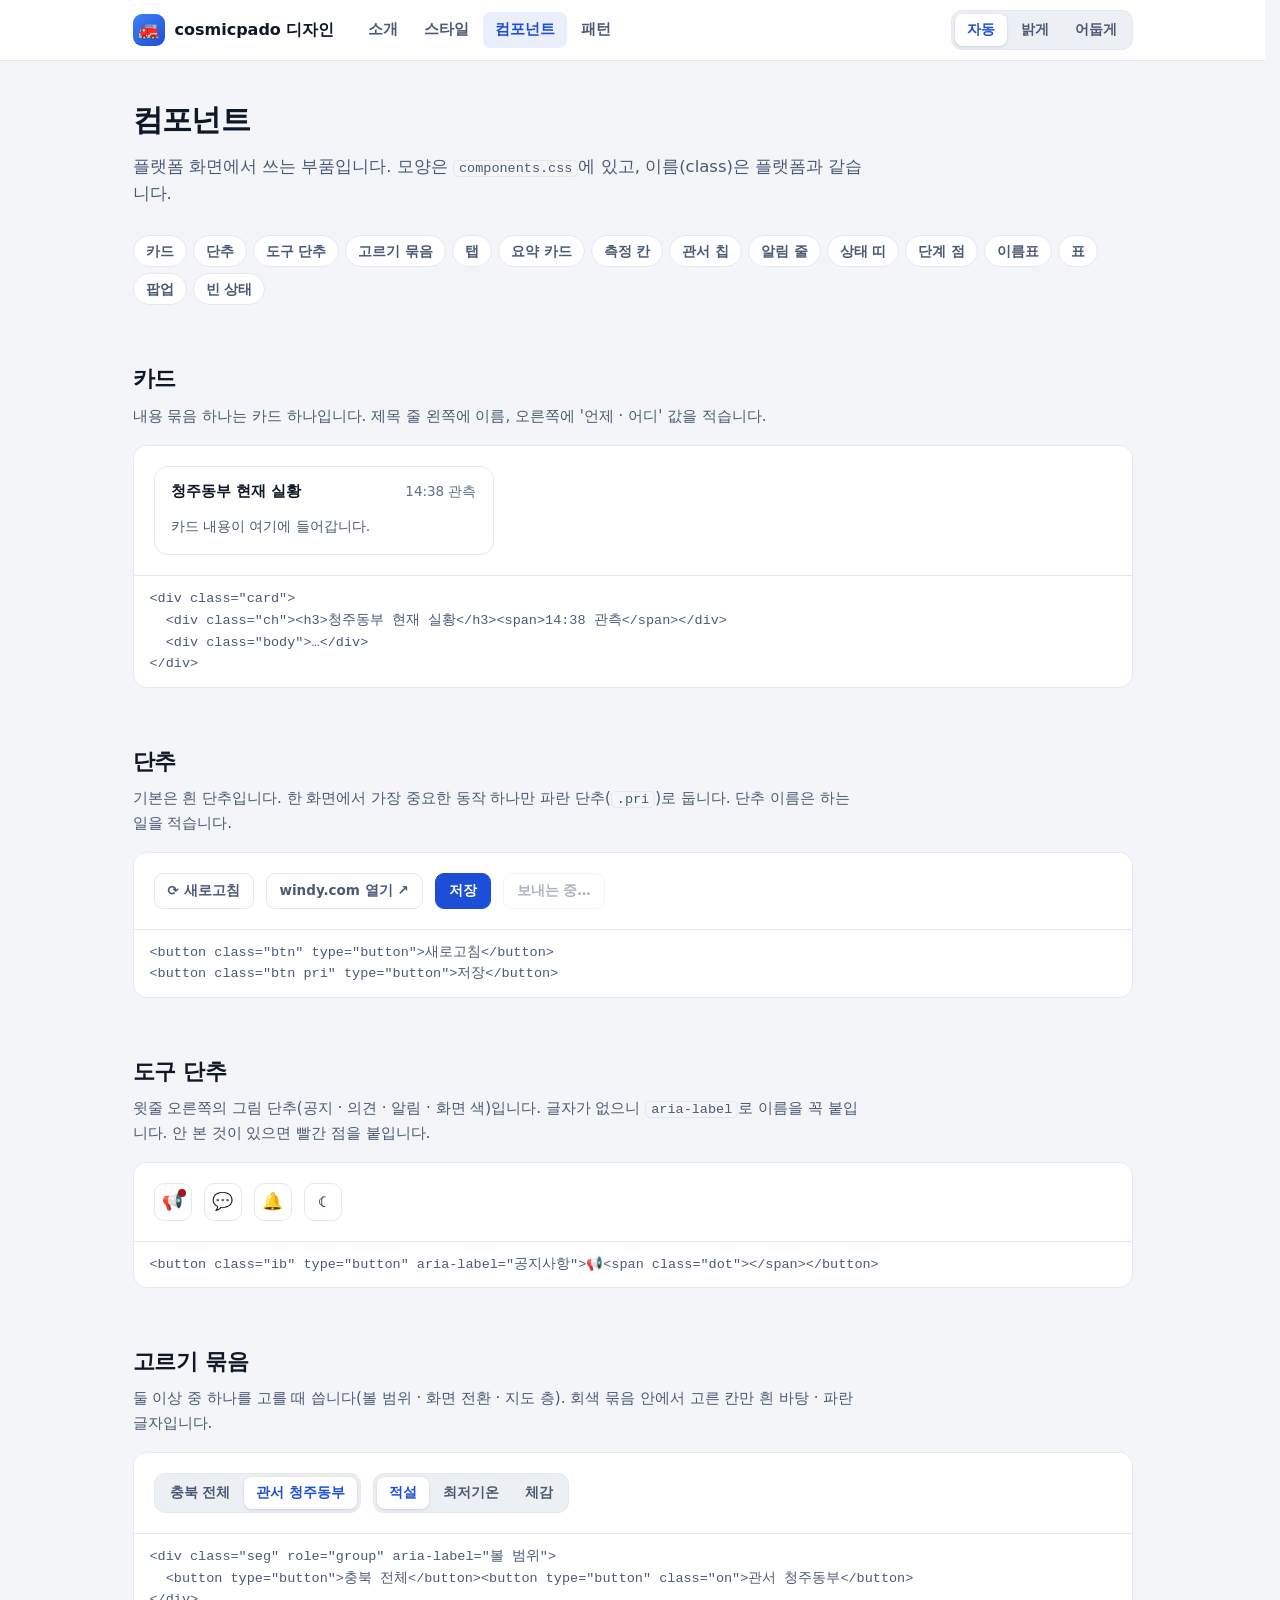
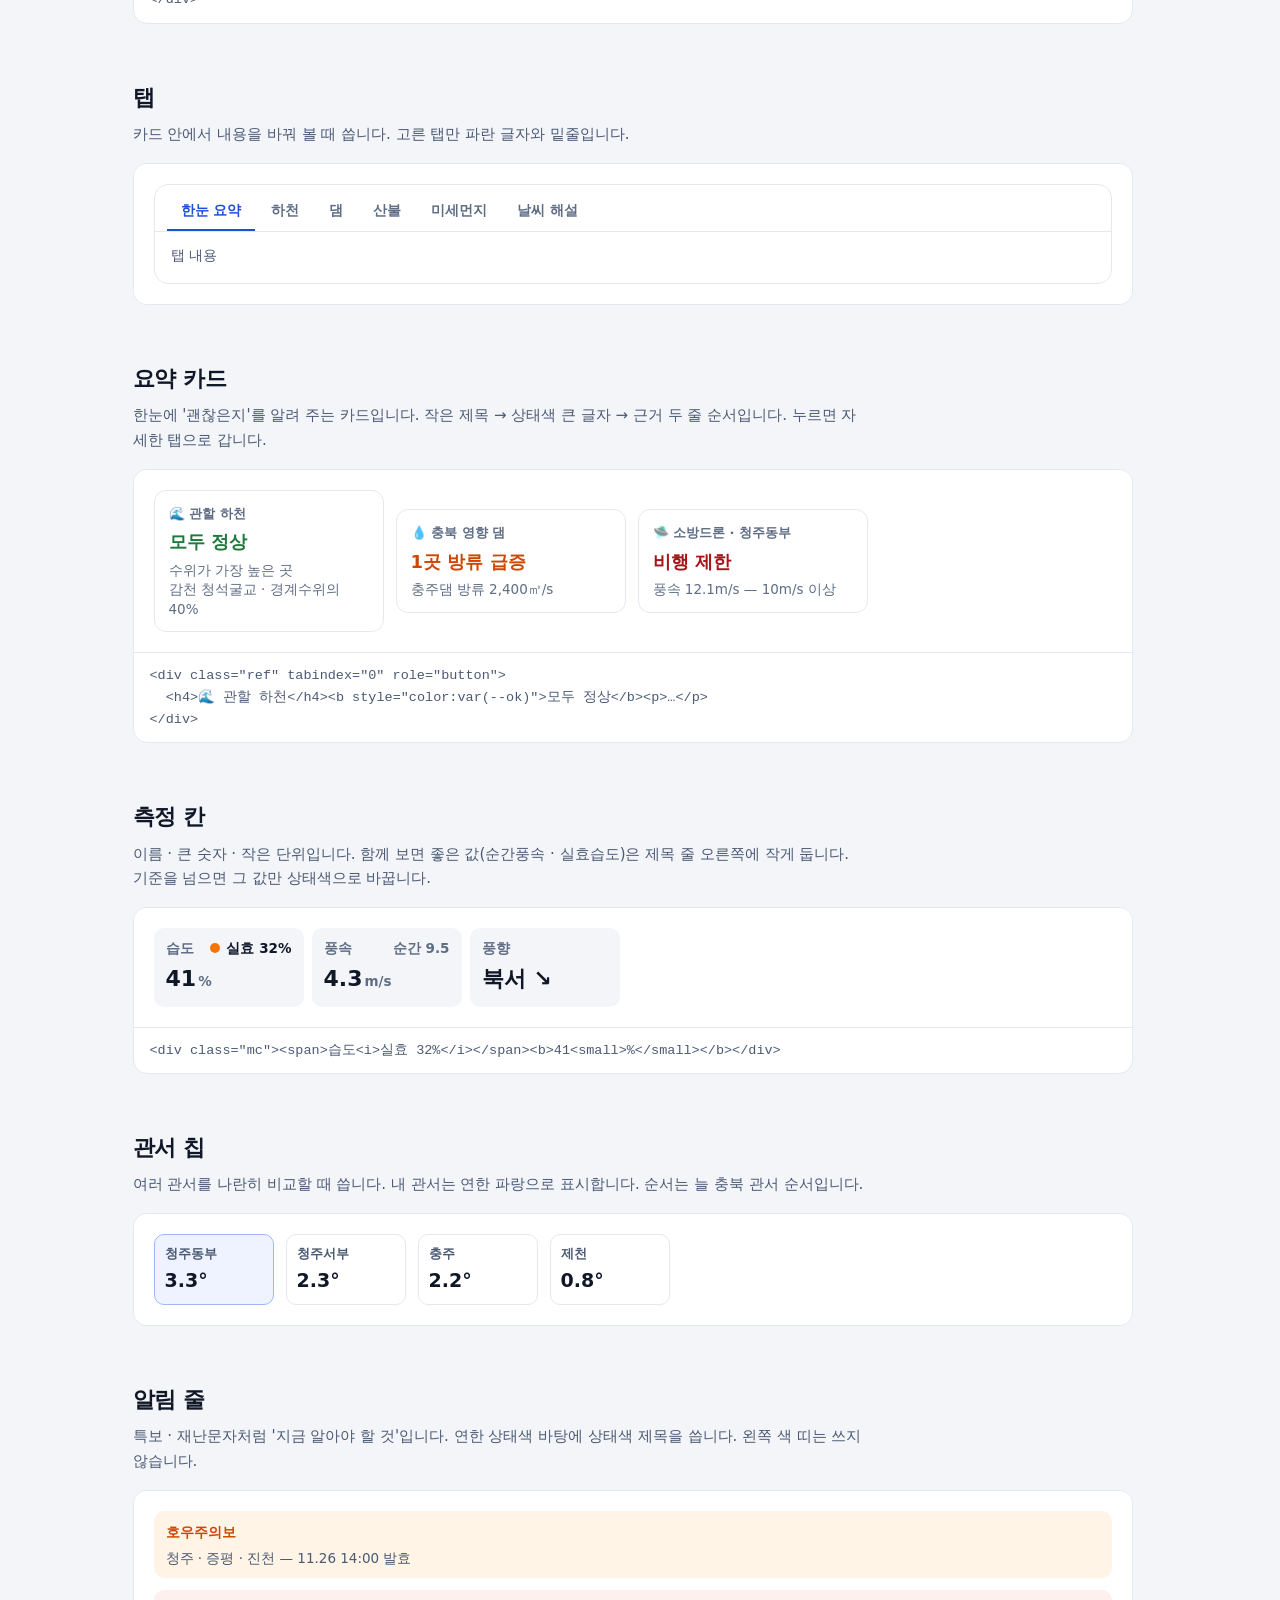
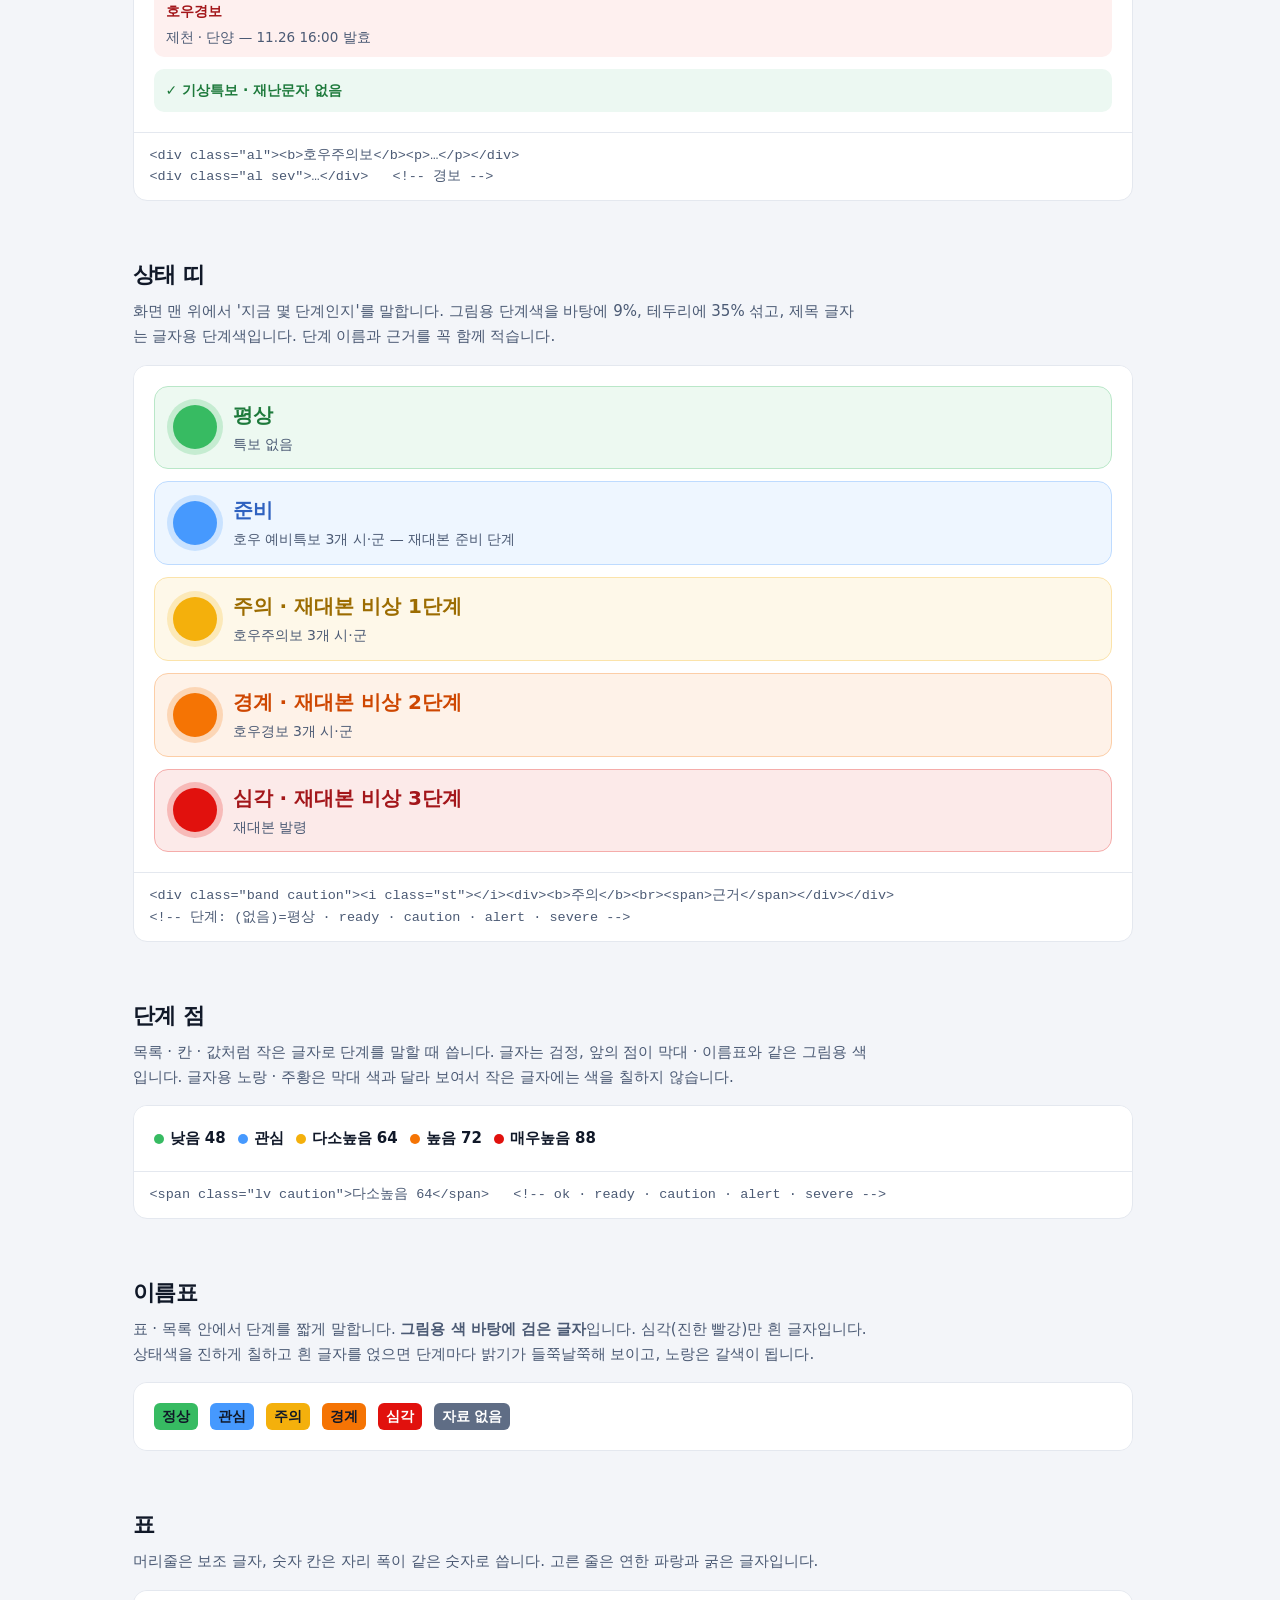
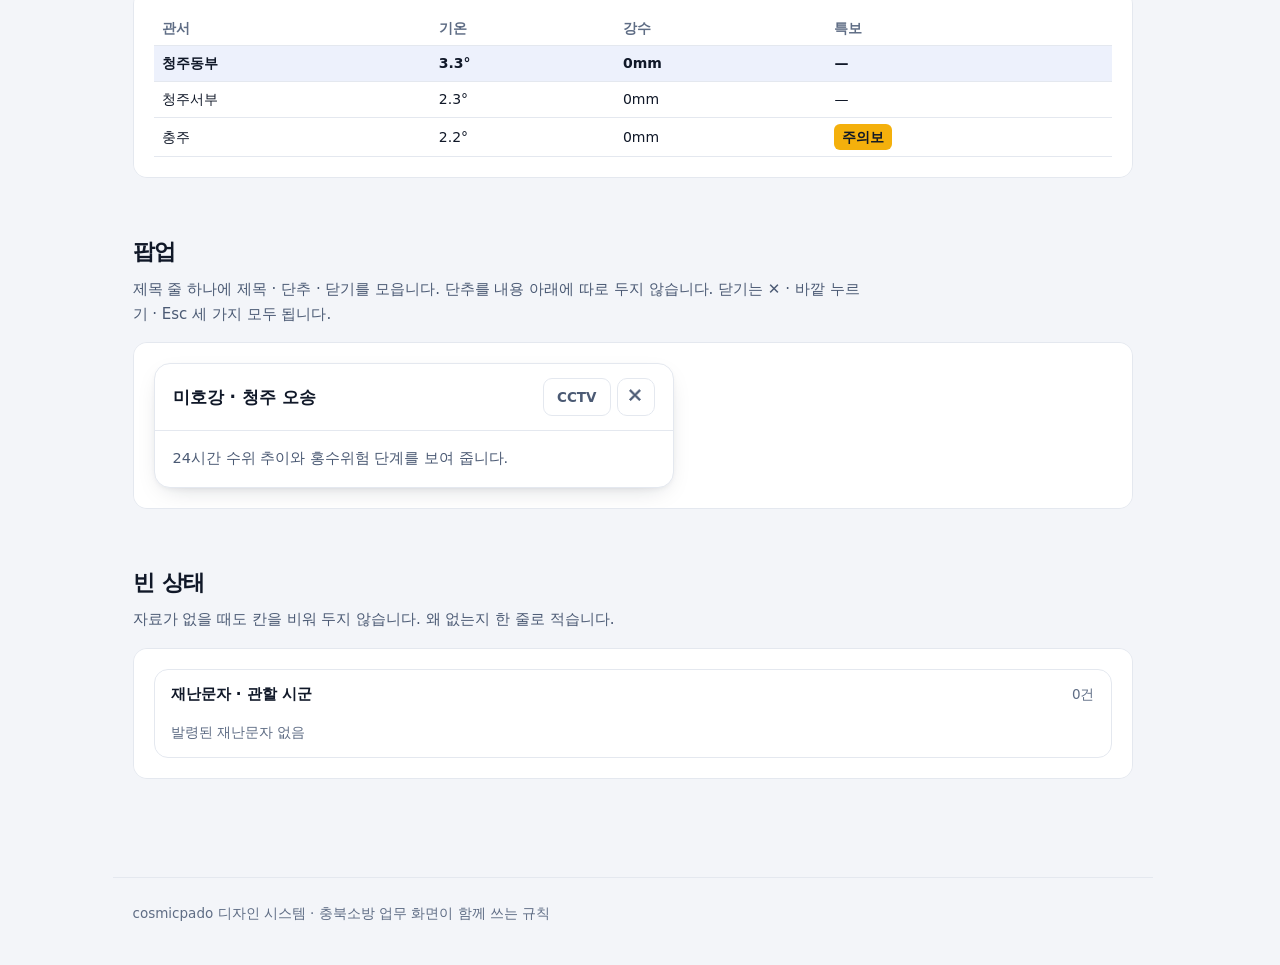
==== commit 0f563cf5: "상태색 C-2 안: 그림용은 신호등처럼 또렷하게, 글자용은 주의·경계·심각을 색상과 밝기로 벌림 - 글자용: 평상 #1e7a3c · 준비 #2f62c0 · 주의 #9c6c01(금빛" ====
--- a/components.html
+++ b/components.html
@@ -122,7 +122,7 @@
   </div><pre>&lt;span class="lv caution"&gt;다소높음 64&lt;/span&gt;   &lt;!-- ok · ready · caution · alert · severe --&gt;</pre></div>
 
   <h2 id="tag">이름표</h2>
-  <p>표 · 목록 안에서 단계를 짧게 말합니다. 다섯 단계 모두 <b>밝은 그림용 색 바탕에 검은 글자</b>입니다. 상태색을 진하게 칠하고 흰 글자를 얹으면 단계마다 밝기가 들쭉날쭉해 보이고, 노랑은 갈색이 됩니다.</p>
+  <p>표 · 목록 안에서 단계를 짧게 말합니다. <b>그림용 색 바탕에 검은 글자</b>입니다. 심각(진한 빨강)만 흰 글자입니다. 상태색을 진하게 칠하고 흰 글자를 얹으면 단계마다 밝기가 들쭉날쭉해 보이고, 노랑은 갈색이 됩니다.</p>
   <div class="demo"><div class="show">
     <span class="tag ok">정상</span><span class="tag ready">관심</span><span class="tag caution">주의</span><span class="tag alert">경계</span><span class="tag severe">심각</span><span class="tag">자료 없음</span>
   </div></div>
--- a/tokens.css
+++ b/tokens.css
@@ -2,10 +2,10 @@
    충북소방 기상정보통합플랫폼(종합 현황·재해별 집중 감시)에서 실제로 쓰는 값을 옮겼다.
    다른 화면에서 쓸 때는 이 파일을 그대로 불러와 var(--이름) 으로 쓴다.
    · 밝은 화면이 기본, <html data-theme="dark"> 이면 어두운 화면
-   · 상태색 다섯 단계는 밝기를 맞추고, 단계가 오를수록 조금씩 선명하게 잡았다(OKLCH 선명함 글자 0.10→0.175, 그림 0.11→0.20)
-     — 다섯 색이 한 묶음으로 보이고, 높은 단계가 더 눈에 띈다
-   · 글자용(ok·blue·amb·warn·sev): 흰 바탕 대비 4.9~6.0:1(WCAG AA)
-   · 그림용(-fill): 이름표·막대·점·동그라미. 밝은 색 위에 검은 글자(대비 5.7~9.0:1). 흰 글자를 얹지 않는다 */
+   · 상태색 다섯 단계 — 그림용(-fill)은 신호등처럼 또렷하게, 글자용은 주의(금빛) → 경계(불꽃 주황) → 심각(짙은 빨강)으로
+     색상과 밝기를 함께 벌렸다(작은 글자로 봐도 주의·경계·심각이 갈린다)
+   · 글자용(ok·blue·amb·warn·sev): 흰 바탕 대비 4.6~7.8:1(WCAG AA). 작은 단계 글자는 검정 + 점(.lv)
+   · 그림용(-fill): 이름표·막대·점·동그라미·테두리. 위 글자는 --on-fill(검정), 심각만 --on-sev(흰색) */
 :root {
   /* 바탕 · 글자 */
   --bg: #f3f5f9;        /* 화면 바탕 */
@@ -20,12 +20,13 @@
   --brand: #1d4ed8;     /* 고른 것 · 링크 · 주요 단추 */
 
   /* 상태 — 재대본 단계와 같은 순서: 평상 → 준비 → 주의 → 경계 → 심각 */
-  --ok: #307e57;   --ok-fill: #73ca99;   --okbg: #ecf8f2;
-  --blue: #3e6db2; --blue-fill: #7baffc;
-  --amb: #966000;  --amb-fill: #e79c27;
-  --warn: #ac4b00; --warn-fill: #f77e35; --warnbg: #fff4e6;
-  --sev: #b82f2b;  --sev-fill: #fc5950;  --sevbg: #fef0ef;
+  --ok: #1e7a3c;   --ok-fill: #37bb62;   --okbg: #ecf8f2;
+  --blue: #2f62c0; --blue-fill: #4699fe;
+  --amb: #9c6c01;  --amb-fill: #f4b00c;
+  --warn: #ce4701; --warn-fill: #f57404; --warnbg: #fff4e6;
+  --sev: #a3161a;  --sev-fill: #e1110d;  --sevbg: #fef0ef;
   --on-fill: #101828;   /* 그림용 색 위 글자 */
+  --on-sev: #ffffff;    /* 심각(진한 빨강) 위 글자만 흰색 — 검정은 4.0:1 로 모자란다 */
 
   /* 글꼴 · 모서리 · 움직임 */
   --font: 'Pretendard Variable', Pretendard, 'Malgun Gothic', system-ui, sans-serif;
@@ -54,6 +55,7 @@
   --warn: #fb923c; --warn-fill: #fb923c; --warnbg: rgba(251, 146, 60, .13);
   --sev: #f87171;  --sev-fill: #f87171;  --sevbg: rgba(248, 113, 113, .14);
   --on-fill: #0b1220;
+  --on-sev: #0b1220;
   --shadow-pop: 0 8px 26px -10px rgba(0, 0, 0, .6);
 }
 
--- a/components.css
+++ b/components.css
@@ -71,11 +71,11 @@
 .band b { font-size: 20px; font-weight: 800; color: var(--bt); }
 .band span { font-size: 14px; color: var(--ink2); }
 
-/* ── 이름표 ── 밝은 그림용 상태색 바탕 + 검은 글자(다섯 단계 모두 같은 방식). 단계 없음은 회색 바탕 + 흰 글자 */
+/* ── 이름표 ── 그림용 상태색 바탕 + 검은 글자. 심각(진한 빨강)만 흰 글자. 단계 없음은 회색 바탕 + 흰 글자 */
 .tag { display: inline-block; font-size: 13.5px; font-weight: 800; color: #fff; border-radius: 6px; padding: 2px 8px; background: var(--ink3); }
 .tag.ok, .tag.ready, .tag.caution, .tag.alert, .tag.severe { color: var(--on-fill); }
 .tag.ok { background: var(--ok-fill); } .tag.ready { background: var(--blue-fill); } .tag.caution { background: var(--amb-fill); }
-.tag.alert { background: var(--warn-fill); } .tag.severe { background: var(--sev-fill); }
+.tag.alert { background: var(--warn-fill); } .tag.severe { background: var(--sev-fill); color: var(--on-sev); }
 
 /* ── 단계 점 ── 작은 단계 글자 앞에 그림용 색 동그라미. 글자는 검정 */
 .lv { display: inline-flex; align-items: center; gap: 6px; font-weight: 800; color: var(--ink); }
